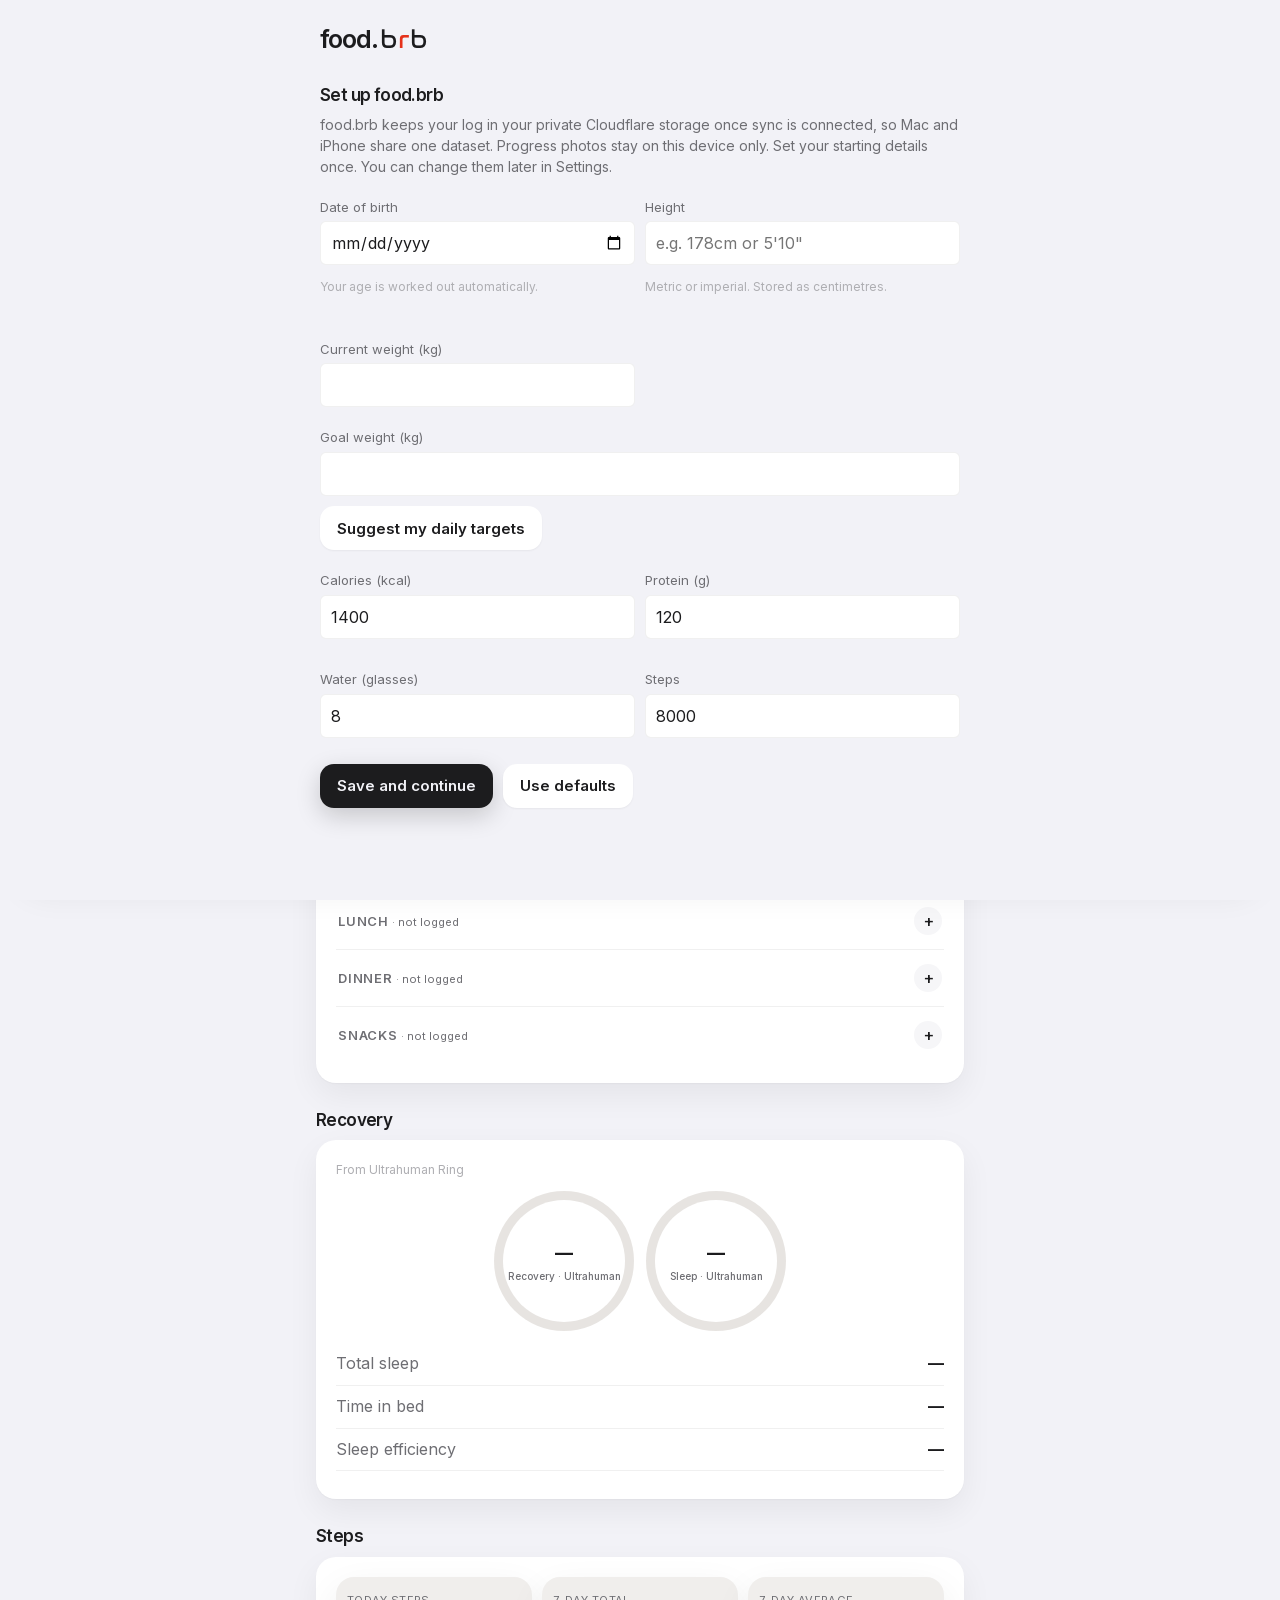
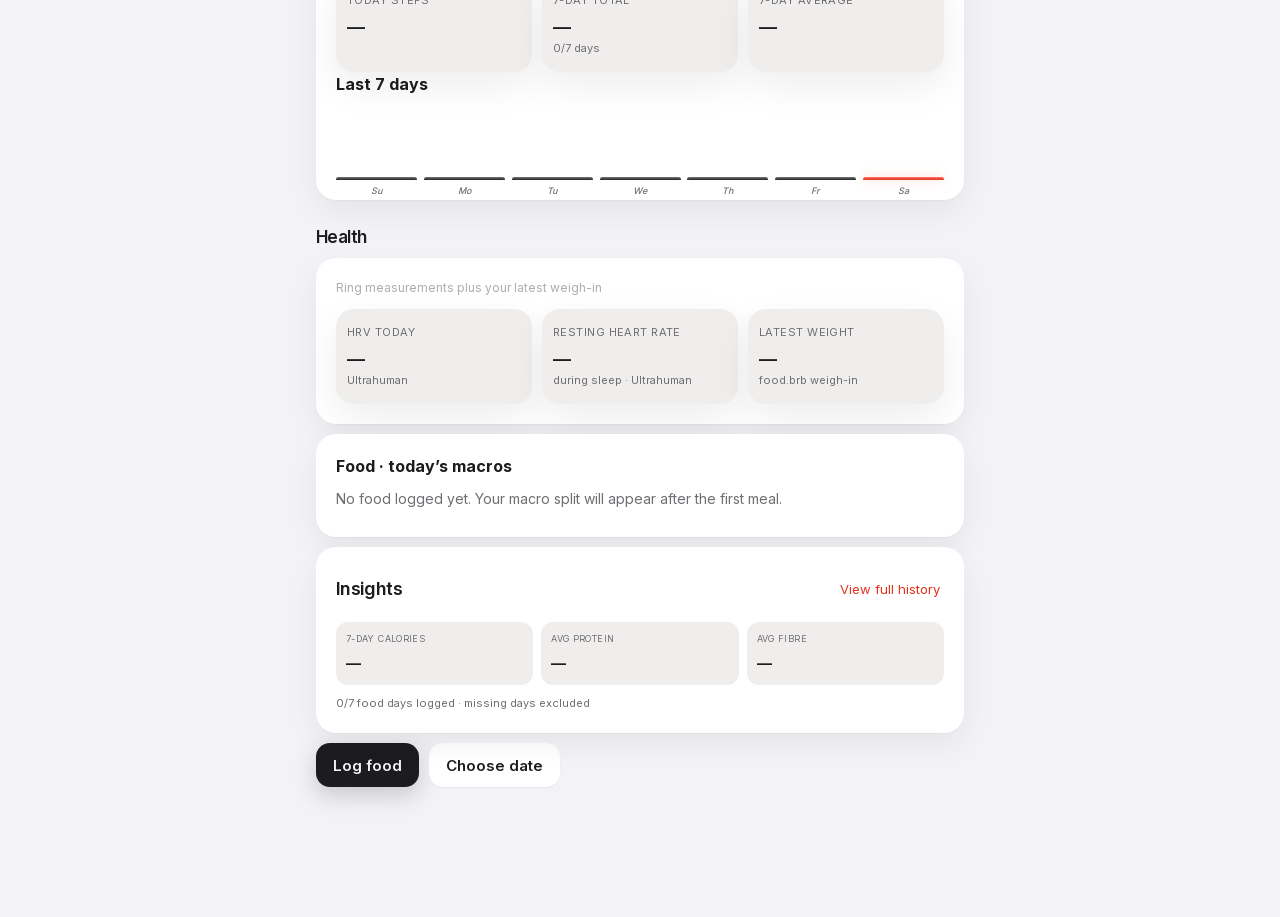
==== staging/index.html @ 30c7e1f5 "Create index.html" ====
<!DOCTYPE html>
<html lang="en">
<head>
<meta charset="utf-8">
<meta name="viewport" content="width=device-width, initial-scale=1, viewport-fit=cover">
<meta name="theme-color" content="#0a0a0a">
<meta name="mobile-web-app-capable" content="yes">
<meta name="apple-mobile-web-app-capable" content="yes">
<meta name="apple-mobile-web-app-title" content="food.brb">
<title>food.brb</title>
<link rel="manifest" href="../manifest.webmanifest">
<link rel="icon" href="../icon.svg">
<link rel="apple-touch-icon" href="../icon.svg">
<style>
@font-face { font-family:"Nasalization"; src:url([data-uri]) format("opentype"); font-weight:400; font-display:swap; }
@font-face { font-family:"Inter"; src:url([data-uri]) format("woff2"); font-weight:100 900; font-display:swap; }
:root { --ink:#0A0A0A; --ink2:#595959; --ink3:#999999; --hair:#D9D9D9; --teal:#E5321B; --red:#E5321B; --sand:#EFEFEF; --page:#F7F7F7; --white:#FFFFFF; --dot-red:#E5321B; --dot-amber:#d9a441; --dot-mid:#86b54d; --dot-green:#34c759; }
html[data-theme="dark"] { --dot-green:#30d158; }
* { box-sizing: border-box; }
body { margin:0; background:var(--page); color:var(--ink); font-family:Inter,-apple-system,'Helvetica Neue',Arial,sans-serif; font-size:16px; line-height:1.6; }
.wrap { max-width:640px; margin:0 auto; padding:18px 16px 90px; }
h1 { font-family:Inter,-apple-system,'Helvetica Neue',Arial,sans-serif; font-weight:500; font-size:34px; letter-spacing:-0.055em; line-height:1.08; margin:8px 0 2px; }
h1.brand { display:flex; align-items:center; min-height:38px; margin:2px 0 0; font-size:25px; line-height:1; letter-spacing:0; }
.food-name { display:inline-flex; align-items:baseline; gap:.08em; white-space:nowrap; }
.food-prefix { font-family:Inter,-apple-system,sans-serif; font-weight:600; letter-spacing:-.045em; }
.food-brb { display:inline-flex; align-items:center; margin-left:.03em; padding:0; font-family:Nasalization,monospace; font-weight:400; letter-spacing:.02em; border:0; }
.food-brb .red { color:var(--red); }
.tag { color:var(--ink2); font-size:14px; margin:0 0 8px; }
.intro { color:var(--ink); font-size:15px; line-height:24px; margin:0 0 14px; }
nav.tabs { display:flex; gap:16px; border-bottom:1px solid var(--hair); overflow-x:auto; position:sticky; top:0; background:var(--page); z-index:5; -webkit-overflow-scrolling:touch; }
nav.tabs button { flex:0 0 auto; border:none; background:none; padding:12px 2px; min-height:44px; font-size:15px; color:var(--ink2); cursor:pointer; font-family:inherit; }
nav.tabs button.on { color:var(--ink); box-shadow:inset 0 -2px 0 var(--ink); font-weight:600; }
section.tab { display:none; }
section.tab.on { display:block; }
h2 { font-family:Inter,-apple-system,sans-serif; font-weight:500; font-size:22px; letter-spacing:-0.035em; line-height:1.15; margin:28px 0 6px; }
h3 { font-size:15px; margin:0; }
.slothead { margin:12px 0 4px; }
.note { color:var(--ink2); font-size:14px; line-height:21px; margin:8px 0; }
.dim { color:var(--ink2); font-size:13px; }
.tiny { font-size:12px; color:var(--ink3); }
.grid2 { display:grid; grid-template-columns:1fr 1fr; gap:10px; margin:10px 0; }
.stat { border:1px solid var(--hair); border-radius:8px; padding:10px 12px; }
.stat .l { color:var(--ink2); font-size:13px; }
.stat .v { font-size:17px; font-weight:600; margin:2px 0 6px; }
.bar { height:6px; border-radius:3px; background:var(--sand); overflow:hidden; }
.bar i { display:block; height:100%; background:var(--teal); border-radius:3px; }
.btn { display:inline-flex; font-weight:650; align-items:center; justify-content:center; min-height:44px; padding:8px 16px; border-radius:2px; border:1px solid var(--hair); background:#fff; color:var(--ink); font-size:15px; cursor:pointer; font-family:inherit; text-decoration:none; }
.btn.primary { background:var(--ink); border-color:var(--ink); color:#fff; }
.btn.danger { color:var(--red); border-color:#f5aaae; }
.btn:disabled { color:#c0bebf; cursor:default; }
.qr { display:flex; flex-wrap:wrap; gap:10px; margin:10px 0; }
.field { margin:10px 0; }
.label { display:block; color:var(--ink2); font-size:13px; margin-bottom:4px; }
.input { width:100%; min-height:44px; padding:8px 10px; border:1px solid var(--hair); border-radius:6px; font-size:16px; color:var(--ink); background:#fff; font-family:inherit; }
textarea.input { min-height:72px; resize:vertical; }
.mini { width:84px; flex:0 0 auto; }
.wknav { flex:0 0 auto; width:40px; min-width:40px; min-height:40px; padding:0; border:none; border-radius:50%; background:var(--surface2); color:var(--ink2); font-size:19px; font-weight:400; line-height:1; }
.wknav:active { background:var(--hair); }
.wktoday { flex:0 0 auto; min-height:32px; padding:4px 10px; font-size:12px; border-radius:16px; }
.cdot { width:8px; height:8px; border-radius:50%; background:var(--c); flex:0 0 auto; margin-right:2px; }
.cdot.future { background:transparent; border:1.5px solid var(--hair); }
.chips { display:flex; flex-wrap:wrap; gap:8px; margin:6px 0; }
.chip { min-height:44px; padding:8px 14px; border-radius:22px; border:1px solid var(--hair); background:#fff; color:var(--ink2); font-size:14px; cursor:pointer; font-family:inherit; }
.chip.on { border-color:var(--teal); color:var(--ink); background:var(--sand); }
.list { display:flex; flex-direction:column; margin:8px 0; }
.row { display:flex; align-items:center; justify-content:space-between; gap:10px; padding:10px 0; border-bottom:1px solid var(--hair); }
.diaryrow{padding:7px 0;gap:8px}.diaryrow .drname{flex:1;min-width:0;overflow:hidden;text-overflow:ellipsis;white-space:nowrap}.diaryrow strong{font-size:11.5px;font-weight:400}.diaryrow .drmacros{font-size:10.5px;white-space:nowrap;flex:0 0 auto;opacity:.65}
@media(max-width:420px){#tab-food .card{padding:12px}.chips{gap:6px}.chips .chip{padding:8px 10px;font-size:12px}.diaryhead{font-size:12px}#tab-food .setrow .tiny{flex-basis:auto;text-align:right;margin-left:auto}#tab-food .syncbar .btn,#tab-food .syncbar .del{white-space:nowrap;flex:0 0 auto}}
@media(max-width:700px){nav.tabs{padding-left:46px}}
button.del[data-mealtomorrow]{color:var(--ink2);font-size:11px}
.rowc { flex-direction:column; align-items:flex-start; gap:2px; }
.rowbtn { display:flex; flex-direction:column; align-items:flex-start; gap:2px; width:100%; text-align:left; padding:10px 6px; border:none; border-bottom:1px solid var(--hair); background:none; font-size:15px; color:var(--ink); cursor:pointer; min-height:44px; font-family:inherit; }
.del { border:none; background:none; color:var(--red); font-size:13px; cursor:pointer; padding:8px 4px; min-height:44px; font-family:inherit; }
.tagchip { display:inline-block; margin-left:6px; padding:1px 8px; border-radius:10px; background:var(--sand); color:var(--ink2); font-size:12px; }
.card { border:1px solid var(--hair); border-radius:8px; padding:12px; margin:10px 0; }
.cardhead { display:flex; width:100%; justify-content:space-between; align-items:center; border:none; background:none; padding:6px 0; min-height:44px; font-size:15px; color:var(--ink); cursor:pointer; font-family:inherit; }
.setrow { display:flex; align-items:center; gap:8px; margin:6px 0; }
.searchrow { display:flex; gap:8px; margin:8px 0; }
.searchrow .input { flex:1; }
.pickbox { border:1px solid var(--teal); border-radius:8px; padding:12px; margin:10px 0; display:flex; flex-direction:column; gap:6px; }
.quote { border-left:3px solid var(--teal); padding:4px 0 4px 14px; margin:8px 0 14px; }
.quote .t { font-size:16px; line-height:24px; }
.quote .b { color:var(--ink2); font-size:13px; margin-top:4px; }
.breath { font-size:16px; margin:8px 0; }
.facts { display:flex; flex-direction:column; margin:8px 0; }
.fact { display:flex; justify-content:space-between; gap:12px; padding:8px 0; border-bottom:1px solid var(--hair); }
.fact span { color:var(--ink2); }
.fact strong { text-align:right; }
.timer { font-family:Georgia,serif; font-size:56px; text-align:center; margin:14px 0; }
.check { display:flex; align-items:center; gap:10px; min-height:44px; padding:6px 0; border-bottom:1px solid var(--hair); cursor:pointer; }
.check input { width:20px; height:20px; accent-color:var(--teal); }
.check.done span { color:var(--ink3); text-decoration:line-through; }
.photogrid { display:grid; grid-template-columns:1fr 1fr; gap:10px; margin:10px 0; }
.photo img { width:100%; border-radius:8px; display:block; }
.dishpreview { width:100%; max-height:280px; object-fit:cover; border-radius:8px; margin:8px 0; display:block; }
.photofoot { display:flex; justify-content:space-between; align-items:center; }
.filebtn { position:relative; overflow:hidden; }
.filebtn input[type=file] { position:absolute; inset:0; opacity:0; cursor:pointer; }
.callout { background:var(--sand); border-radius:8px; padding:12px 14px; margin:10px 0; }
.callout strong { display:block; margin-bottom:6px; }
ul.plain { margin:6px 0; padding-left:20px; line-height:24px; }
.chartbox { border:1px solid var(--hair); border-radius:8px; padding:10px; margin:10px 0; }
.closing { color:var(--ink2); font-size:13px; border-top:1px solid var(--hair); margin-top:28px; padding-top:12px; }
a { color:var(--ink); }
#setup { display:none; position:fixed; inset:0; background:var(--page); z-index:100; overflow-y:auto; padding:18px 16px 90px; }
#setup.open { display:block; }
#setup .inner { max-width:640px; margin:0 auto; }

:root{--red:#E5321B;--ink:#0A0A0A;--page:#F7F7F7;--soft:#efedeb}
.btn{border-radius:999px;padding:11px 17px;box-shadow:none;transition:transform .12s ease,background .12s ease}.btn:active{transform:scale(.97)}.btn.primary{background:var(--ink);color:white;border-color:var(--ink)}
.metricgrid{display:grid;grid-template-columns:repeat(3,1fr);gap:10px}.metric{background:#fff;border:1px solid var(--hair);border-radius:14px;padding:14px 10px;min-height:84px}.metric .k{font-size:11px;color:var(--ink2);text-transform:uppercase;letter-spacing:.04em}.metric .n{font-size:18px;font-weight:600;line-height:1.25;margin-top:8px}.metric .u{font-size:11px;color:var(--ink2)}
.rings{display:grid;grid-template-columns:repeat(3,1fr);gap:12px;margin:12px 0}.activityhero{display:grid;grid-template-columns:152px 1fr;gap:20px;align-items:center;padding:18px}.activitystack{width:148px;aspect-ratio:1;border-radius:50%;position:relative;display:grid;place-items:center;background:conic-gradient(#E5321B calc(var(--kc)*1%),#e5e2df 0)}.activitystack:before{content:'';position:absolute;inset:15px;border-radius:50%;background:conic-gradient(#6f7fbf calc(var(--pr)*1%),#eeeae7 0)}.activitystack:after{content:'';position:absolute;inset:30px;border-radius:50%;background:conic-gradient(#d9a441 calc(var(--fb)*1%),#eeeae7 0);box-shadow:inset 0 0 0 13px var(--page)}.activitycenter{position:absolute;z-index:2;text-align:center;font-size:24px;font-weight:800}.activitycenter small{font-size:9px;display:block;color:var(--ink2);font-weight:600}.activitylegend{display:grid;gap:9px}.activityline{padding:7px 9px;border-left:4px solid var(--c);background:#fff}.activityline strong{display:block}.hoverable,.row,.ringviz,.activitystack,.activityline,svg rect{transition:transform .15s,box-shadow .15s,opacity .15s}.row:hover,.activityline:hover,.ringviz:hover{transform:translateY(-1px);box-shadow:0 5px 16px #00000012}.activitystack:hover{transform:scale(1.025)}svg rect:hover{opacity:1!important}.ringviz{aspect-ratio:1;border-radius:50%;display:grid;place-items:center;background:conic-gradient(var(--red) calc(var(--p)*1%),#e5e2df 0);position:relative}.ringviz:before{content:'';position:absolute;inset:9px;border-radius:50%;background:var(--page)}.ringviz span{position:relative;text-align:center;font-weight:750;font-size:18px}.ringviz small{display:block;font-size:10px;color:var(--ink2);font-weight:500}
.spark{display:flex;align-items:end;height:82px;gap:7px;padding-top:8px}.spark i{flex:1;min-height:3px;background:var(--ink);border-radius:5px 5px 2px 2px;position:relative}.spark i.today{background:var(--red)}.spark i b{position:absolute;bottom:-18px;left:50%;transform:translateX(-50%);font-size:9px;font-weight:500;color:var(--ink2)}
.donutrow{display:flex;align-items:center;gap:20px}.donut{width:132px;aspect-ratio:1;border-radius:50%;position:relative}.donut:after{content:'';position:absolute;inset:22px;background:var(--page);border-radius:50%}.legend{display:grid;gap:8px;font-size:12px}.dot{display:inline-block;width:9px;height:9px;border-radius:50%;margin-right:6px}
.syncbar{display:flex;align-items:center;gap:8px;flex-wrap:wrap;margin:0 0 14px}.syncdot{width:8px;height:8px;border-radius:50%;background:#999}.syncdot.ok{background:#2b8a3e}.syncdot.busy{background:#e5a400}.syncdot.err{background:#e5321b}
.btn.mealadd{display:inline-flex;align-items:center;gap:4px;white-space:nowrap;min-width:0;justify-content:center;padding:6px 12px;min-height:38px;font-size:12px;font-weight:500;color:var(--ink2);background:transparent}
.summarywrap{overflow-x:auto;-webkit-overflow-scrolling:touch}.summarytable{width:100%;border-collapse:collapse;table-layout:fixed;font-variant-numeric:tabular-nums}.summarytable th,.summarytable td{padding:12px 8px;border-bottom:1px solid var(--hair);text-align:right;white-space:nowrap}.summarytable th:first-child,.summarytable td:first-child{text-align:left;width:78px}.summarytable thead th{font-size:10px;color:var(--ink2);font-weight:600;line-height:1.2}.summarytable thead th span{display:block;font-size:8px;font-weight:500;color:var(--ink3);margin-top:2px}.summarytable tbody th{font-size:12px}.summarytable tbody td{font-size:13px;font-weight:700}.summarytable tr:last-child th,.summarytable tr:last-child td{border-bottom:0}
.insights{padding:14px 16px}.insightshead{display:flex;align-items:center;justify-content:space-between;margin-bottom:11px}.insightshead h2{margin:0;font-size:18px}.insightgrid{display:grid;grid-template-columns:repeat(3,1fr);gap:8px}.insight{padding:10px;background:var(--surface2);border-radius:12px}.insight span{display:block;font-size:9px;text-transform:uppercase;letter-spacing:.04em;color:var(--ink2)}.insight strong{display:block;font-size:15px;margin-top:5px}.insightsnote{font-size:11px;color:var(--ink2);margin:10px 0 0}@media(min-width:1050px){#tab-today>.setrow,#tab-today>h2,#tab-today>.card,#tab-today>.todaydiaryhead,#tab-today>.qr{max-width:720px;margin-left:auto;margin-right:auto}.activityhero{grid-template-columns:172px 1fr}.activitystack{width:164px}}@media(max-width:420px){.insightgrid{gap:6px}.insight{padding:9px 7px}.insight strong{font-size:13px}}.todaydiary{padding:0;overflow:hidden}.todaydiaryhead{display:flex;align-items:center;justify-content:space-between;padding:15px 16px;border-bottom:1px solid var(--hair)}.todaydiaryhead h3{margin:0;font-size:17px}.todaymeal{padding:8px 16px;border-bottom:1px solid var(--hair)}.todaymeal:last-child{border-bottom:0}.todaymealhead{display:flex;align-items:center;justify-content:space-between;gap:10px}.todaymealhead strong{font-size:13px;font-weight:550}.todaymealmeta{font-size:11px;color:var(--ink2)}.todaymealitems{margin-top:6px;font-size:12px;color:var(--ink2);white-space:nowrap;overflow:hidden;text-overflow:ellipsis}.todaymealadd{border:0;background:transparent;color:var(--red);font:inherit;font-size:12px;font-weight:650;padding:5px;cursor:pointer}@media(max-width:420px){.summarytable th,.summarytable td{padding:11px 4px}.summarytable th:first-child,.summarytable td:first-child{width:66px}.summarytable tbody td{font-size:12px}}
@media(max-width:420px){.activityhero{grid-template-columns:132px 1fr;gap:12px;padding:14px}.activitystack{width:128px}.metricgrid{grid-template-columns:repeat(2,1fr)}.rings{gap:8px}.ringviz:before{inset:7px}.donutrow{gap:12px}}

/* Premium BRB visual system */
.metric .n{font-size:18px!important;font-weight:600!important;line-height:1.25}
@property --p{syntax:'<number>';inherits:false;initial-value:0}
@property --kc{syntax:'<number>';inherits:false;initial-value:0}
@property --pr{syntax:'<number>';inherits:false;initial-value:0}
@property --fb{syntax:'<number>';inherits:false;initial-value:0}
@property --fill{syntax:'<number>';inherits:false;initial-value:0}
:root{color-scheme:light;--surface:#fff;--surface2:#f0eeec;--glow:rgba(229,50,27,.23);--shadow:0 14px 38px rgba(10,10,10,.07);--ringtrack:#e7e4e1}
html[data-theme="dark"]{color-scheme:dark;--ink:#f8f8f8;--ink2:#aaa8ab;--ink3:#767479;--hair:#29272c;--page:#09090a;--white:#151417;--surface:#151417;--surface2:#1d1b1f;--sand:#211d1d;--soft:#211d1d;--ringtrack:#29272d;--glow:rgba(229,50,27,.34);--shadow:0 18px 48px rgba(0,0,0,.42)}
body{background:radial-gradient(circle at 95% -10%,rgba(229,50,27,.10),transparent 28rem),var(--page);transition:background .35s ease,color .25s ease}
.wrap{max-width:680px}.topline{display:flex;align-items:center;justify-content:space-between;gap:12px}.themebtn{width:44px;height:44px;border:1px solid var(--hair);border-radius:50%;background:var(--surface);color:var(--ink);font-size:19px;display:grid;place-items:center;box-shadow:var(--shadow);cursor:pointer;transition:transform .2s ease,box-shadow .2s ease}.themebtn:hover{transform:rotate(10deg) scale(1.05)}
nav.tabs{background:color-mix(in srgb,var(--page) 88%,transparent);backdrop-filter:blur(18px);-webkit-backdrop-filter:blur(18px);top:0}.card,.stat,.metric,.chartbox,.pickbox{background:linear-gradient(145deg,color-mix(in srgb,var(--surface) 96%,#fff 4%),var(--surface));border-color:var(--hair);border-radius:18px;box-shadow:var(--shadow)}
.card{padding:16px}.metric{background:var(--surface2);border-color:transparent}.input,.btn,.chip{background:var(--surface);color:var(--ink);border-color:var(--hair)}.btn.primary{background:linear-gradient(135deg,#111,#292327);box-shadow:0 8px 24px rgba(0,0,0,.18)}html[data-theme="dark"] .btn.primary{background:linear-gradient(135deg,#E5321B,#9f1e0c);border-color:#E5321B;box-shadow:0 8px 28px var(--glow)}
.activitystack{background:var(--ringtrack);transition:transform .2s;isolation:isolate}.activitystack:before,.activitystack:after{display:none}.activityring{position:absolute;border-radius:50%;background:conic-gradient(from -90deg,var(--ring-hi),var(--ring-color) calc(var(--fill)*1%),var(--ring-track) 0);animation:ringfill 1.1s cubic-bezier(.2,.8,.2,1) both;cursor:pointer;transition:filter .18s,transform .18s;outline:0}.activityring:hover,.activityring:focus-visible,.activityring.selected{transform:scale(1.03)}.activityring.calories{inset:0;--ring-color:#E5321B;--ring-hi:#ff725f;--ring-glow:rgba(229,50,27,.72);--ring-track:var(--ringtrack)}.activityring.protein{inset:13px;--ring-color:#6f7fbf;--ring-hi:#aab6ff;--ring-glow:rgba(111,127,191,.68);--ring-track:var(--ringtrack);animation-delay:.08s}.activityring.fibre{inset:26px;--ring-color:#d9a441;--ring-hi:#ffd06b;--ring-glow:rgba(217,164,65,.68);--ring-track:var(--ringtrack);animation-delay:.16s}.activityring.steps{inset:39px;--ring-color:#4a474e;--ring-hi:#85818a;--ring-glow:rgba(133,129,138,.6);--ring-track:var(--ringtrack);animation-delay:.24s}.activitycore{position:absolute;inset:52px;border-radius:50%;background:var(--surface);z-index:5;box-shadow:0 0 18px color-mix(in srgb,var(--page) 70%,transparent)}.activitycenter{z-index:6}@keyframes ringfill{from{--fill:0}to{--fill:var(--target)}}
.ringviz{background:conic-gradient(from -90deg,#ff725f,#E5321B calc(var(--p)*1%),var(--ringtrack) 0);transition:--p 1.1s cubic-bezier(.2,.8,.2,1),transform .2s}.ringviz:before{background:var(--surface)}.donut:after{background:var(--surface)}.activityline{background:var(--surface2);border-radius:0 10px 10px 0}.spark i{background:linear-gradient(#777,#222);animation:growbar .75s both;transform-origin:bottom}.spark i.today{background:linear-gradient(#ff725f,#E5321B);box-shadow:0 0 12px var(--glow)}
section.tab.on{animation:fadeup .35s ease}.card,.metric{animation:fadeup .45s both}.card:nth-of-type(2){animation-delay:.05s}.card:nth-of-type(3){animation-delay:.1s}@keyframes fadeup{from{opacity:0;transform:translateY(8px)}to{opacity:1;transform:none}}@keyframes growbar{from{transform:scaleY(.05)}to{transform:scaleY(1)}}
@media(prefers-reduced-motion:reduce){*,*:before,*:after{animation:none!important;transition:none!important}}

/* Collapsible app shell */
.shelltoggle{position:fixed;left:16px;top:16px;z-index:32;width:42px;height:42px;border:1px solid var(--hair);border-radius:50%;background:var(--surface);color:var(--ink);font-size:20px;box-shadow:var(--shadow);cursor:pointer}.appshade{display:none;position:fixed;inset:0;background:#0008;z-index:29}.appside{position:fixed;inset:0 auto 0 0;width:min(300px,86vw);z-index:30;background:var(--surface);border-right:1px solid var(--hair);padding:76px 18px 24px;transform:translateX(-103%);transition:transform .25s ease;box-shadow:20px 0 60px #0003}.appside.open{transform:none}.appshade.open{display:block}.appavatar{width:52px;height:52px;border-radius:16px;background:linear-gradient(145deg,#E5321B,#961d10);color:white;display:grid;place-items:center;font-size:20px;font-weight:750;box-shadow:0 10px 28px var(--glow)}.appidentity{display:flex;align-items:center;gap:12px;margin-bottom:24px}.appidentity strong,.appidentity span{display:block}.appidentity span{font-size:12px;color:var(--ink2);margin-top:3px}.sidenav{display:grid;gap:6px}.sidenav button{border:0;background:transparent;color:var(--ink);text-align:left;padding:13px 12px;border-radius:12px;font:inherit;cursor:pointer}.sidenav button:hover,.sidenav button.on{background:var(--surface2)}.sideprivacy{position:absolute;left:18px;right:18px;bottom:20px;color:var(--ink2);font-size:11px;line-height:1.45}.hoverdetail{position:absolute;left:50%;bottom:calc(100% + 9px);transform:translateX(-50%) translateY(4px);opacity:0;pointer-events:none;white-space:nowrap;background:var(--ink);color:var(--page);font-size:11px;font-weight:550;padding:7px 9px;border-radius:9px;box-shadow:var(--shadow);transition:.15s;z-index:10}.ringviz:hover .hoverdetail,.spark i:hover .hoverdetail,.activitystack:hover .hoverdetail{opacity:1;transform:translateX(-50%) translateY(0)}@media(min-width:1050px){body.sidepinned .wrap{margin-left:320px}.appside{transform:none}.appshade,.shelltoggle{display:none!important}}@media(max-width:700px){.shelltoggle{top:12px;left:12px}.topline{padding-left:48px}}
/* Compact log panel */
.logpanel{border:1px solid var(--hair);border-radius:14px;padding:12px;margin:10px 0;background:var(--surface)}
.logbar{display:flex;gap:8px;align-items:center}
.logbar .input{flex:1;min-height:44px}
.logicon{width:44px;height:44px;flex:0 0 auto;border:1px solid var(--hair);border-radius:10px;background:var(--surface);color:var(--ink);display:grid;place-items:center;cursor:pointer;padding:0}
.logicon svg{width:20px;height:20px;display:block}
.sugglist{display:flex;flex-direction:column;margin:8px 0}
.suggrow{display:flex;align-items:center;border-bottom:1px solid var(--hair)}
.suggrow:last-child{border-bottom:0}
.suggadd{flex:1;display:flex;flex-direction:column;align-items:flex-start;gap:1px;padding:9px 4px;border:0;background:none;font:inherit;font-size:15px;color:var(--ink);cursor:pointer;text-align:left;min-height:44px}
.suggx{border:0;background:none;color:var(--ink3);font-size:18px;line-height:1;padding:8px 10px;cursor:pointer;min-height:44px;font-family:inherit}
.logfoot{display:flex;justify-content:space-between;align-items:center;margin-top:8px}
.donechip{font-weight:650}
.diaryhead{font-size:13px;font-weight:550;color:var(--ink2);text-transform:none}
/* Fitness integrations */
.integrationrow{display:flex;align-items:center;gap:12px;padding:10px 0;border-bottom:1px solid var(--hair)}
.integrationrow:last-child{border-bottom:0}
.integrationbadge{width:38px;height:38px;flex:0 0 auto;border-radius:11px;background:var(--surface2);color:var(--ink);display:grid;place-items:center;font-size:13px;font-weight:700}
.integrationmeta{flex:1;display:flex;flex-direction:column;gap:1px}
.integrationmeta .dim{font-size:12px}
/* Swipe actions on diary items */
.swipeitem{position:relative;overflow:hidden}
.swipeunder{position:absolute;inset:0;display:flex;justify-content:space-between}
.swipeact{border:0;color:#fff;font:inherit;font-size:13px;font-weight:650;padding:0 14px;min-width:104px;cursor:pointer}
.swipeact.copy{background:#2f6fed;text-align:left}
.swipeact.delete{background:#E5321B;text-align:right}
.swipefront{position:relative;background:var(--surface);transition:transform .18s ease}
@media (pointer:coarse){.rowactions{display:none}}
/* Pull to refresh */
#ptr{position:fixed;top:10px;left:0;right:0;z-index:60;display:flex;justify-content:center;pointer-events:none;transform:translateY(-90px);transition:transform .18s ease}
#ptr .ptr-inner{display:flex;align-items:center;gap:9px;background:var(--surface);border:1px solid var(--hair);border-radius:999px;padding:8px 16px;box-shadow:var(--shadow);font-size:13px;color:var(--ink2)}
#ptr.ready .ptr-inner{color:var(--ink)}
/* Loading indicator (loading.dev "Classic", reimplemented in CSS) */
.loader{display:inline-block;width:16px;height:16px;position:relative;vertical-align:-3px;margin-right:2px}
.loader i{position:absolute;left:7.1px;top:1.4px;width:1.8px;height:4.4px;border-radius:1px;background:var(--ink2);opacity:.15;transform-origin:.9px 6.6px;animation:ldfade .9s linear infinite}
.loader i:nth-child(1){transform:rotate(0deg);animation-delay:-0.825s}
.loader i:nth-child(2){transform:rotate(30deg);animation-delay:-0.75s}
.loader i:nth-child(3){transform:rotate(60deg);animation-delay:-0.675s}
.loader i:nth-child(4){transform:rotate(90deg);animation-delay:-0.6s}
.loader i:nth-child(5){transform:rotate(120deg);animation-delay:-0.525s}
.loader i:nth-child(6){transform:rotate(150deg);animation-delay:-0.45s}
.loader i:nth-child(7){transform:rotate(180deg);animation-delay:-0.375s}
.loader i:nth-child(8){transform:rotate(210deg);animation-delay:-0.3s}
.loader i:nth-child(9){transform:rotate(240deg);animation-delay:-0.225s}
.loader i:nth-child(10){transform:rotate(270deg);animation-delay:-0.15s}
.loader i:nth-child(11){transform:rotate(300deg);animation-delay:-0.075s}
.loader i:nth-child(12){transform:rotate(330deg);animation-delay:0s}
@keyframes ldfade{0%{opacity:1}100%{opacity:.15}}


/* ---------- v24 redesign-v1 surface ---------- */
:root{--page:#F2F2F7;--white:#FFFFFF;--sand:#F6F6F8;--ink:#1C1C1E;--ink2:#6E6E73;--ink3:#AEAEB2;--hair:rgba(0,0,0,.06);--dshadow:0 1px 2px rgba(0,0,0,.04),0 12px 32px rgba(0,0,0,.06);}
html[data-theme="dark"]{--page:#000000;--white:#1C1C1E;--surface:#1C1C1E;--surface2:#2C2C2E;--sand:#2C2C2E;--soft:#2C2C2E;--ink:#F5F5F7;--ink2:#98989D;--ink3:#636366;--hair:rgba(255,255,255,.07);--dshadow:0 1px 2px rgba(0,0,0,.5),0 12px 32px rgba(0,0,0,.45);}
.card{border:none;border-radius:20px;box-shadow:var(--dshadow);padding:20px;background:var(--white);}
html[data-theme="dark"] .card{background:var(--surface);}
nav.tabs{position:fixed;left:16px;right:16px;bottom:16px;top:auto;height:64px;background:var(--white);border:none;border-radius:999px;box-shadow:var(--dshadow);z-index:60;display:flex;align-items:center;justify-content:space-around;padding:0 12px;overflow:visible;}
html[data-theme="dark"] nav.tabs{background:var(--surface);}
nav.tabs button{flex:0 0 auto;width:48px;height:48px;min-height:48px;padding:0;font-size:0;color:var(--ink3);box-shadow:none;display:grid;place-items:center;background:none;border:none;}
nav.tabs button svg{width:24px;height:24px;}
nav.tabs button.on{color:var(--ink);}
nav.tabs button.plus{width:52px;height:52px;border-radius:50%;background:var(--ink);color:var(--page);margin-top:-22px;box-shadow:var(--dshadow);}
.wrap{padding-bottom:120px;}
.tag,.intro,.closing{display:none;}
.shelltoggle,.appside,.appshade{display:none!important;}
.topline{padding:16px 4px 0;}
.brand{font-size:15px;}
.themebtn{border:none;background:var(--sand);width:36px;height:36px;border-radius:50%;color:var(--ink2);cursor:pointer;font-size:15px;}
html[data-theme="dark"] .themebtn{background:var(--surface2);}
.screencap{font-size:11px;font-weight:600;letter-spacing:.08em;text-transform:uppercase;color:var(--ink3);margin:10px 0 2px;}
h1.screentitle{font-size:28px;font-weight:700;letter-spacing:-.02em;margin:0 0 18px;}
h2{font-size:17px;font-weight:600;}
.chips{background:var(--sand);border-radius:999px;padding:3px;display:inline-flex;gap:2px;}
html[data-theme="dark"] .chips{background:var(--surface2);}
.chips .chip{border:none;background:transparent;min-height:36px;padding:6px 14px;border-radius:999px;font-size:13px;font-weight:600;color:var(--ink2);}
.chips .chip.on{background:var(--white);color:var(--ink);box-shadow:0 1px 3px rgba(0,0,0,.12);}
html[data-theme="dark"] .chips .chip.on{background:var(--surface);}
.btn{border:none;border-radius:14px;box-shadow:0 1px 2px rgba(0,0,0,.05);font-weight:600;}
.btn.primary{background:var(--ink);color:var(--page);border:none;}
.btn:disabled{color:var(--ink3);}
.activityhero{border-radius:28px;display:flex;flex-direction:column;align-items:center;padding:28px 20px 20px;gap:18px;}
.activitystack{width:200px;}
.activitylegend{width:100%;gap:0;}
.activityline{border:none;background:transparent;padding:10px 2px 10px 20px;border-bottom:1px solid var(--hair);position:relative;border-radius:0;}
html[data-theme="dark"] .activityline{background:transparent;}
.activityline:before{content:'';position:absolute;left:2px;top:17px;width:8px;height:8px;border-radius:50%;background:var(--c);}
.activityline:last-child{border-bottom:none;}
.activitycenter strong{font-size:34px;letter-spacing:-.02em;}
.activitycenter small{font-size:10px;letter-spacing:.08em;text-transform:uppercase;font-weight:600;color:var(--ink3);}
.todaymeal{padding:14px 2px;border-bottom:1px solid var(--hair);}
.todaymeal:last-child{border-bottom:none;}
.todaymealadd{width:28px;height:28px;min-height:28px;border-radius:50%;border:none;background:var(--sand);color:var(--ink);font-size:16px;font-weight:500;padding:0;line-height:1;cursor:pointer;}
html[data-theme="dark"] .todaymealadd{background:var(--surface2);}
.todaymealhead strong{font-size:13px;letter-spacing:.06em;text-transform:uppercase;color:var(--ink2);font-weight:600;}
.tiles{display:grid;grid-template-columns:1fr 1fr;gap:10px;margin:12px 0;}
.tile{background:var(--sand);border-radius:14px;padding:12px 14px;}
html[data-theme="dark"] .tile{background:var(--surface2);}
.tile .tv{font-size:20px;font-weight:700;letter-spacing:-.01em;font-variant-numeric:tabular-nums;}
.tile .tc{font-size:11px;font-weight:600;letter-spacing:.06em;text-transform:uppercase;color:var(--ink3);margin-top:2px;}
.row{padding:12px 0;}
.fact{border-bottom:1px solid var(--hair);}
.toast{bottom:96px!important;}
/* ---------- end v24 ---------- */
</style>
</head>
<body><button class="shelltoggle" id="shell-toggle" aria-label="Open profile and settings">☰</button><div class="appshade" id="app-shade"></div><aside class="appside" id="app-side" aria-label="Profile and app navigation"><div class="appidentity"><div class="appavatar">AP</div><div><strong>Ajay</strong><span>Private food.brb profile</span></div></div><nav class="sidenav"><button data-go="today" class="on">Dashboard</button><button data-go="food">Log food</button><button data-go="data">Data</button><button data-go="settings">Settings</button></nav><p class="sideprivacy">Food data syncs privately. Progress photos and your AI keys stay on this device.</p></aside>
<div id="setup"><div class="inner"></div></div>
<div class="wrap">
<div class="topline"><h1 class="brand" aria-label="food.brb"><span class="food-name"><span class="food-prefix">food.</span><span class="food-brb"><span>b</span><span class="red">r</span><span>b</span></span></span></h1><button class="themebtn" id="theme-toggle" aria-label="Switch colour theme">◐</button></div>
<p class="tag">Your food, recovery and progress. Clear at a glance.</p>
<p class="intro">A private, synced dashboard and fast food log. See the week, choose any date, and log without friction.</p>
<nav class="tabs" id="tabs">
<button data-tab="today" class="on" aria-label="Today"><svg viewBox="0 0 24 24" fill="none"><circle cx="12" cy="12" r="9" stroke="currentColor" stroke-width="1.8"/><circle cx="12" cy="12" r="5" stroke="currentColor" stroke-width="1.8"/><circle cx="12" cy="12" r="1.6" fill="currentColor"/></svg>Today</button>
<button data-tab="data" aria-label="Data"><svg viewBox="0 0 24 24" fill="none"><path d="M5 19v-6M10 19V5M15 19v-9M20 19v-4" stroke="currentColor" stroke-width="1.8" stroke-linecap="round"/></svg>Data</button>
<button data-tab="food" class="plus" aria-label="Log food"><svg viewBox="0 0 24 24" fill="none"><path d="M12 5v14M5 12h14" stroke="currentColor" stroke-width="2.4" stroke-linecap="round"/></svg>Log food</button>
<button data-tab="settings" aria-label="Settings"><svg viewBox="0 0 24 24" fill="none"><circle cx="12" cy="8.5" r="3.5" stroke="currentColor" stroke-width="1.8"/><path d="M5 19.5c1.4-3.2 4-4.5 7-4.5s5.6 1.3 7 4.5" stroke="currentColor" stroke-width="1.8" stroke-linecap="round"/></svg>Settings</button>
</nav>
<section class="tab on" id="tab-today"></section>
<section class="tab" id="tab-food"></section>
<section class="tab" id="tab-train"></section>
<section class="tab" id="tab-body"></section>
<section class="tab" id="tab-mind"></section>
<section class="tab" id="tab-data"></section><section class="tab" id="tab-settings"></section>
<p class="closing">Your food log syncs through your private Cloudflare storage when connected. Progress photos and your AI keys stay on this device.</p>
</div>
<script src="../xlsx.mini.min.js"></script>
<script>
'use strict';
const THEME_KEY='foodBrbTheme';
function applyTheme(t){document.documentElement.dataset.theme=t;const b=document.getElementById('theme-toggle');if(b){b.textContent=t==='dark'?'☀':'◐';b.setAttribute('aria-label',t==='dark'?'Switch to light mode':'Switch to dark mode');}document.querySelector('meta[name=theme-color]').content=t==='dark'?'#09090a':'#F7F7F7';}
applyTheme(localStorage.getItem(THEME_KEY)||((matchMedia('(prefers-color-scheme: dark)').matches)?'dark':'light'));
document.getElementById('theme-toggle').onclick=()=>{const t=document.documentElement.dataset.theme==='dark'?'light':'dark';localStorage.setItem(THEME_KEY,t);applyTheme(t);};
/* ---------- data ---------- */
const KEY = 'sadhana-v1';
const GEMINI_MODEL = 'gemini-2.5-flash'; // Google's current free-tier vision model; update here if Google retires it.
const PROGRAM = [
{id:'A',title:'Day A',sub:'Squat, horizontal push and pull',exercises:[
{name:'Back squat',sets:'3 x 6-8',note:'RPE 7-8. Smooth reps; exhale through the sticking point.'},
{name:'Barbell bench press',sets:'3 x 6-8',note:'Stop with 2 reps in reserve; no grinding.'},
{name:'Seated cable row',sets:'3 x 8-12'},
{name:'Romanian deadlift',sets:'2 x 8-10',note:'Controlled stretch; keep the bar close.'},
{name:'Dumbbell lateral raise',sets:'2 x 12-15'},
{name:'Cable or dumbbell curl',sets:'2 x 10-15'},
{name:'Dead bug',sets:'2 x 8 each side'}]},
{id:'B',title:'Day B',sub:'Hinge, vertical push and pull',exercises:[
{name:'Deadlift',sets:'2 x 5-6',note:'RPE 7, never a grind. Reset and breathe each rep.'},
{name:'Dumbbell shoulder press',sets:'3 x 8-10',note:'Seated if preferred; breathe continuously.'},
{name:'Lat pulldown or pull-up',sets:'3 x 8-12'},
{name:'Bulgarian split squat',sets:'2 x 8-12 each leg'},
{name:'Incline dumbbell press',sets:'2 x 8-12'},
{name:'Face pull or band pull-apart',sets:'2 x 12-15'},
{name:'Side plank',sets:'2 x 20-30 sec each side',note:'Keep breathing; stop before straining.'}]},
{id:'C',title:'Day C',sub:'Full body, lighter variations and arms',exercises:[
{name:'Paused back squat',sets:'2 x 8-10',note:'Use less load than Day A; brief pause, no breath-holding.'},
{name:'Close-grip bench press',sets:'3 x 8-10'},
{name:'One-arm dumbbell row',sets:'3 x 8-12 each side'},
{name:'Barbell hip thrust',sets:'2 x 8-12'},
{name:'Lat pulldown or pull-up',sets:'2 x 8-12'},
{name:'Dumbbell lateral raise',sets:'2 x 12-15'},
{name:'Cable or dumbbell curl',sets:'2 x 10-15'},
{name:'Cable triceps pressdown',sets:'2 x 10-15'}]},
{id:'D',title:'Day 4 (optional)',sub:'Easy conditioning, core and recovery',exercises:[
{name:'Kettlebell swing',sets:'5 x 10',note:'Crisp hips, exhale each rep and stop well before form fades.'},
{name:'Step-ups',sets:'3 x 10 each leg'},
{name:'Suitcase carry',sets:'3 x 20 m each side',note:'Choose a load that lets you breathe normally.'},
{name:'Dead bug',sets:'2 x 8 each side'},
{name:'Easy brisk walk',sets:'20-30 minutes',note:'Conversational pace. Skip Day 4 if legs or sleep have not recovered.'}]}];
const PROGRAM_GUIDE = [
'<strong>Why this plan:</strong> the four PDFs are body-part sessions with heavy overlap: 9 squat sets in one session, 12 chest presses, 9 shoulder presses, and repeated deadlift/row work. The useful anchor lifts stay, but the volume is spread across the week so each muscle gets repeated, recoverable practice.',
'<strong>Francis Melia principles used:</strong> keep the same plan long enough to judge it, log every set, repeat each muscle through the week, favour high-quality work over extra sets, and let stimulus, recovery and adaptation drive progress. His home-gym exercise ideas fit your rack, barbell, dumbbells and cable.',
'<strong>Blood-pressure adjustment:</strong> Francis often demonstrates sets very close to failure. Your version stops around RPE 7-8, normally 2 reps in reserve, with no grinders or prolonged breath-holding. Rest 2-3 minutes; use 3 minutes for squats, presses and deadlifts if needed.',
'<strong>Progression:</strong> start with a load you could lift for 2 more clean reps. Add reps inside the range. When every work set reaches the top of the range with the same form for two sessions, add the smallest load available and return to the lower end. Holding steady for several weeks is normal.',
'<strong>Eight-week block:</strong> train A, B and C with at least one recovery day after hard lifting when possible. Weeks 1-3 build; week 4 hold loads; weeks 5-7 build again; week 8 is a recovery week with about half the work sets and RPE 6-7. Then review your log, waist and recovery before changing exercises.'
];
const YOGA = [
{id:'morning',title:'Morning flow, 15 min',video:{title:'Wake Up | Gentle 10 Minute Morning Yoga | Yoga With Adriene',url:'https://www.youtube.com/watch?v=g6DdOHaAmSQ'},poses:['Cat-cow, 8 slow breaths','Downward dog, 5 breaths','Low lunge each side, 5 breaths','Half split each side, 5 breaths','Standing forward fold, 5 breaths','Warrior two each side, 5 breaths','Seated twist each side, 5 breaths','Easy seat, quiet breathing, 2 minutes']},
{id:'evening',title:'Evening wind-down, 10 min',video:{title:'Wind Down Yoga | 12-Minute Bedtime Yoga | Yoga With Adriene',url:'https://www.youtube.com/watch?v=BiWDsfZ3zbo'},poses:["Child's pose, 8 breaths",'Supine twist each side, 5 breaths','Pigeon each side, 6 breaths','Legs up the wall, 3 minutes','Body scan lying down, 2 minutes']},
{id:'mobility',title:'Full-body mobility, 10 min',video:{title:'10 Minute Total Body Mobility For Flexibility And Relaxation',url:'https://www.youtube.com/watch?v=zGIe_keQM_8'},poses:['Neck circles, 5 slow each way','Shoulder rolls, 10 back then 10 forward','Cat-cow, 8 slow breaths',"World's greatest stretch, 3 breaths each side",'Deep squat hold, 30 seconds, twice','Hip circles, 8 each way','Standing hamstring fold, 5 slow breaths']}];
const QUOTES = [
{t:'When walking, walk. When eating, eat.',b:'Zen proverb'},
{t:'Watch the mind, watch the body. Slowly, the watcher becomes pure awareness.',b:'Osho'},
{t:'Trying to define yourself is like trying to bite your own teeth.',b:'Alan Watts'},
{t:'The ability to observe without evaluating is the highest form of intelligence.',b:'J. Krishnamurti'},
{t:'Feelings come and go like clouds in a windy sky. Conscious breathing is my anchor.',b:'Thich Nhat Hanh'},
{t:'Nature does not hurry, yet everything is accomplished.',b:'Lao Tzu'},
{t:'Peace comes from within. Do not seek it without.',b:'Buddha'},
{t:'Your own self-realization is the greatest service you can render the world.',b:'Ramana Maharshi'}];
const TRIGGERS = ['Real hunger','Boredom','Stress','Habit','Emotion','Social'];
const MOODS = ['😄 Good','🙂 Okay','😐 Flat','😟 Anxious','😴 Tired'];
/* Staples: name, kcal per 100, protein per 100, fat per 100, carbs per 100, label, optional serving grams, serving name, optional 's' to open in serving mode */
const STAPLES = [
['Paneer',265,18,20,3.6,'100 g'],['Tofu, firm',145,15,9,2,'100 g'],['Soya chunks, dry',345,52,0.5,33,'100 g',50,'50 g dry portion'],['Seitan',150,25,1.9,4,'100 g'],
['Quorn mince',92,14,2.6,4.5,'100 g'],['Greek yogurt, 0% fat',57,10,0.4,3.6,'100 g',170,'small pot'],['Greek yogurt, full fat',97,9,9.5,3.6,'100 g',170,'small pot'],['Skyr',63,11,0.2,4,'100 g',150,'pot'],
['Cottage cheese',98,11,4.3,3.4,'100 g'],['Cheddar',402,25,33,1.3,'100 g',30,'matchbox piece'],['Mozzarella',280,24,17,2.2,'100 g',125,'ball'],['Milk, whole',64,3.3,3.6,4.8,'100 ml',250,'glass'],
['Soya milk, unsweetened',33,3.3,1.6,0.5,'100 ml',250,'glass'],['Lentils, cooked',116,9,0.4,20,'100 g'],['Chickpeas, cooked',164,9,2.6,27,'100 g',80,'heaped spoon'],
['Kidney beans, cooked',127,8.7,0.5,23,'100 g'],['Black beans, cooked',132,8.9,0.5,24,'100 g'],['Edamame',122,11,5.2,9,'100 g'],['Hummus',166,8,9.6,14,'100 g',30,'2 tbsp'],
['Oats, dry',389,17,6.9,66,'100 g',40,'bowl'],['Rice, cooked',130,2.7,0.3,28,'100 g',180,'medium bowl'],['Roti / chapati',300,9,3.7,46,'100 g (1 roti is about 40 g)',40,'roti'],
['Wholemeal bread',247,13,3.5,41,'100 g (1 slice is about 40 g)',40,'slice'],['Peanut butter',588,25,50,20,'100 g',16,'tbsp'],['Almonds',579,21,49.9,22,'100 g',28,'small handful'],
['Walnuts',654,15,65.2,14,'100 g',28,'small handful'],['Potato, boiled',87,1.9,0.1,20,'100 g',175,'medium potato'],['Sweet potato, baked',86,1.6,0.2,20,'100 g',180,'medium sweet potato'],
['Banana',89,1.1,0.3,23,'100 g (1 medium is about 120 g)',120,'medium banana'],['Apple',52,0.3,0.2,14,'100 g',180,'medium apple'],['Avocado',160,2,14.7,9,'100 g',70,'half avocado'],
['Whey protein, 1 scoop (30 g)',115,24,5,6,'30 g scoop',30,'scoop'],
['Masala tea (milk + sugar)',35,1.7,1.1,4.6,'100 ml',300,'cup (300 ml)','s']];
const PROTEIN_GUIDE = [['Soya chunks, 50 g dry','about 26 g protein'],['Whey scoop, 30 g','about 24 g protein'],['Paneer, 150 g','about 27 g protein'],['Greek yogurt, 300 g','about 30 g protein'],['Tofu, 200 g','about 30 g protein'],['Lentils, 250 g cooked','about 22 g protein']];
const SAFETY = ['Breathe out on the effort. Never hold your breath through a rep.','Work at RPE 7 to 8: always 2 or 3 good reps left. No max lifts, no grinders.','Rest 90 to 120 seconds between hard sets. Let your heart rate settle.','Stop if you feel dizzy, tight in the chest, or unusual shortness of breath.','Keep conditioning steady, not frantic. Your blood pressure comes first.'];
/* ---------- state ---------- */
function seed(){ return { v:1, profile:{setupDone:false,bpSafe:false,age:null,heightCm:null,kcalTarget:1400,proteinTarget:120,waterTarget:8,stepsTarget:8000,goalWeight:null,startWeight:null,startWaist:null,startDate:null,diet:'vegetarian',eggs:true}, days:{}, weights:[], waists:[], photos:[], workouts:[], meditations:[], yogaDone:{} }; }
function load(){ try{ const raw=localStorage.getItem(KEY); if(raw){ const s=JSON.parse(raw); if(s&&s.v===1&&s.profile){ if(s.profile.setupDone===undefined) s.profile.setupDone=true; if(!s.profile.diet)s.profile.diet='vegetarian'; if(s.profile.eggs===undefined)s.profile.eggs=true; if(s.profile.kcalTarget===1950){ s.profile.kcalTarget=1700; s.profile.mig171=true; try{ localStorage.setItem(KEY, JSON.stringify(s)); }catch(e){} } else if(s.profile.kcalTarget===1400 && s.profile.proteinTarget===130 && !s.profile.mig171){ s.profile.kcalTarget=1700; s.profile.mig171=true; try{ localStorage.setItem(KEY, JSON.stringify(s)); }catch(e){} } if(s.profile.goalWeight===67){ s.profile.goalWeight=64; try{ localStorage.setItem(KEY, JSON.stringify(s)); }catch(e){} } return s; } } }catch(e){} return seed(); }
let state = load();
const GEMINI_KEY_STORE='foodBrbGeminiKey',OPENROUTER_KEY_STORE='foodBrbOpenRouterKey',SETUP_DONE_STORE='foodBrbSetupDone',SUGG_DISMISS_STORE='foodBrbDismissedSuggestions';
const LOADER='<span class="loader" aria-hidden="true">'+'<i></i>'.repeat(12)+'</span>';
function getGeminiKey(){return (localStorage.getItem(GEMINI_KEY_STORE)||state.profile.geminiKey||'').trim();}
function setGeminiKey(v){v=(v||'').trim();if(v)localStorage.setItem(GEMINI_KEY_STORE,v);else localStorage.removeItem(GEMINI_KEY_STORE);if(state.profile)delete state.profile.geminiKey;return v;}
function getOpenRouterKey(){return (localStorage.getItem(OPENROUTER_KEY_STORE)||'').trim();}
function setOpenRouterKey(v){v=(v||'').trim();if(v)localStorage.setItem(OPENROUTER_KEY_STORE,v);else localStorage.removeItem(OPENROUTER_KEY_STORE);return v;}
function getDismissedSugg(){try{const a=JSON.parse(localStorage.getItem(SUGG_DISMISS_STORE)||'[]');return Array.isArray(a)?a:[];}catch(e){return [];}}
function dismissSugg(name){const a=getDismissedSugg(),key=(name||'').trim().toLowerCase();if(key&&a.indexOf(key)<0){a.push(key);try{localStorage.setItem(SUGG_DISMISS_STORE,JSON.stringify(a));}catch(e){}}}
function suggVisible(name){return getDismissedSugg().indexOf((name||'').trim().toLowerCase())<0;}
if(state.profile.geminiKey){setGeminiKey(state.profile.geminiKey);try{localStorage.setItem(KEY,JSON.stringify(state));}catch(e){}}
if(state.profile.setupDone)localStorage.setItem(SETUP_DONE_STORE,'1');
function save(){ try{localStorage.setItem(KEY,JSON.stringify(state));scheduleCloudSync();}catch(e){toast('Storage is full. Export a backup and delete old photos.');} }
function todayKey(d){ d=d||new Date(); const m=String(d.getMonth()+1).padStart(2,'0'); const day=String(d.getDate()).padStart(2,'0'); return d.getFullYear()+'-'+m+'-'+day; }
function fmtDate(key,weekday){ const p=key.split('-'),d=new Date(key+'T12:00:00'); const M=['Jan','Feb','Mar','Apr','May','Jun','Jul','Aug','Sep','Oct','Nov','Dec']; return (weekday?['Sun','Mon','Tue','Wed','Thu','Fri','Sat'][d.getDay()]+' ':'')+parseInt(p[2],10)+' '+(M[parseInt(p[1],10)-1]||''); }
function fullCap(k){ const d=new Date(k+"T12:00:00"); return ["Sunday","Monday","Tuesday","Wednesday","Thursday","Friday","Saturday"][d.getDay()]+" "+fmtDate(k); }
function uid(){ return Date.now().toString(36)+Math.random().toString(36).slice(2,8); }
function emptyDay(){ return { water:0, steps:0, walkMin:0, foods:[], pauses:0, sleep:null, bedTime:'', wokeTime:'', mood:'', intention:'', gratitude:['','',''], wentWell:'', noticed:'' }; }
function dayOf(k){ if(!state.days[k]) state.days[k]=emptyDay(); return state.days[k]; }
let selectedFoodDate=todayKey();
function shiftDate(k,n){ const d=new Date(k+'T12:00:00'); d.setDate(d.getDate()+n); return todayKey(d); }
function dateNav(){ return `<div class="card"><div class="setrow"><button class="btn mini" id="date-prev" aria-label="Previous day">‹</button><input class="input" style="max-width:180px" type="date" id="food-date" value="${selectedFoodDate}"><button class="btn mini" id="date-next" aria-label="Next day">›</button></div><p class="note" style="margin-bottom:0">${fmtDate(selectedFoodDate,true)}${selectedFoodDate===todayKey()?' · Today':''} · past and future planning are both supported</p></div>`; }
function lastDays(n){ const out=[]; const now=new Date(); for(let i=n-1;i>=0;i--){ out.push(todayKey(new Date(now.getFullYear(),now.getMonth(),now.getDate()-i))); } return out; }
const FIBRE_GOAL=30;
const ULTRAHUMAN_SYNC_ORIGIN='https://food-brb-ultrahuman.ajay-7a2.workers.dev';
const FOOD_SYNC_API_ORIGIN='https://super-poetry-42d8.ajay-7a2.workers.dev';
const SYNC_TOKEN_KEY='foodBrbSyncToken',SYNC_REV_KEY='foodBrbSyncRev';
let syncTimer=null,syncBusy=false,syncState='off',syncText='Cloud sync not connected';
function syncStatus(st,text){syncState=st;syncText=text;document.querySelectorAll('[data-syncdot]').forEach(x=>x.className='syncdot '+st);document.querySelectorAll('[data-synctext]').forEach(x=>x.textContent=text);document.querySelectorAll('[data-syncload]').forEach(x=>x.innerHTML=st==='busy'?LOADER:'');}
function cloudSafe(){const x=JSON.parse(JSON.stringify(state));x.photos=[];if(x.profile)delete x.profile.geminiKey;return x;}
function mergeBy(arrA,arrB,key){const m=new Map();for(const x of [...(arrA||[]),...(arrB||[])]){const k=x&&x[key];if(k!=null)m.set(k,Object.assign({},m.get(k)||{},x));}return [...m.values()];}
function mergeCloud(local,remote){if(!remote)return local;const out=Object.assign(seed(),remote,local);out.profile=Object.assign({},remote.profile||{},local.profile||{});out.photos=local.photos||[];out.weights=mergeBy(remote.weights,local.weights,'date');out.waists=mergeBy(remote.waists,local.waists,'date');out.workouts=mergeBy(remote.workouts,local.workouts,'id');out.meditations=mergeBy(remote.meditations,local.meditations,'id');out.days={};for(const k of new Set([...Object.keys(remote.days||{}),...Object.keys(local.days||{})])){const a=remote.days&&remote.days[k]||{},b=local.days&&local.days[k]||{};out.days[k]=Object.assign({},a,b,{foods:mergeBy(a.foods,b.foods,'id')});}return out;}
async function cloudSync(){const token=localStorage.getItem(SYNC_TOKEN_KEY);if(!token||syncBusy)return;syncBusy=true;syncStatus('busy','Syncing…');try{let rev=Number(localStorage.getItem(SYNC_REV_KEY)||0),r=await fetch(FOOD_SYNC_API_ORIGIN+'/data',{headers:{Authorization:'Bearer '+token}});if(r.status===401){localStorage.removeItem(SYNC_TOKEN_KEY);throw Error('Reconnect cloud sync');}if(!r.ok)throw Error('Sync service unavailable ('+r.status+')');let j=await r.json();state=mergeCloud(state,j.state);rev=j.rev||0;localStorage.setItem(KEY,JSON.stringify(state));let w=await fetch(FOOD_SYNC_API_ORIGIN+'/data',{method:'PUT',headers:{Authorization:'Bearer '+token,'Content-Type':'application/json','If-Match':String(rev)},body:JSON.stringify({state:cloudSafe()})});if(w.status===409){j=await w.json();state=mergeCloud(state,j.state);w=await fetch(FOOD_SYNC_API_ORIGIN+'/data',{method:'PUT',headers:{Authorization:'Bearer '+token,'Content-Type':'application/json','If-Match':String(j.rev)},body:JSON.stringify({state:cloudSafe()})});}if(!w.ok)throw Error('Sync could not save');j=await w.json();localStorage.setItem(SYNC_REV_KEY,String(j.rev));localStorage.setItem(KEY,JSON.stringify(state));syncStatus('ok','Synced just now');if(document.getElementById('tab-food').classList.contains('on'))TAB_RENDER.food();}catch(e){syncStatus('err',e.name==='TypeError'?'Sync network blocked':(e.message||'Sync paused'));}finally{syncBusy=false;}}
function scheduleCloudSync(){if(!localStorage.getItem(SYNC_TOKEN_KEY))return;clearTimeout(syncTimer);syncTimer=setTimeout(cloudSync,700);}
function connectCloudSync(){window.open(ULTRAHUMAN_SYNC_ORIGIN+'/authorize','foodBrbCloudSync','width=520,height=680');}
window.addEventListener('message',e=>{if(e.origin!==ULTRAHUMAN_SYNC_ORIGIN||!e.data||e.data.type!=='food-brb-sync-token')return;localStorage.setItem(SYNC_TOKEN_KEY,e.data.token);localStorage.setItem(SYNC_REV_KEY,'0');cloudSync();});

let ringSyncWindow=null;
function metricText(v,suffix){ return v==null||v===''?'—':String(Math.round(Number(v)*10)/10)+(suffix||''); }
let dashboardWeekOffset=0,photoCompareResult='',ptPreview=null;
function weekKeys(offset){ const d=new Date();d.setHours(12,0,0,0);d.setDate(d.getDate()-((d.getDay()+6)%7)+(offset||0)*7);const a=[];for(let i=0;i<7;i++){const x=new Date(d);x.setDate(d.getDate()+i);a.push(todayKey(x));}return a;}
function reportRows(keys){return keys.map(k=>{const d=state.days[k],own=d?totals(d):{kcal:0,protein:0,fibre:0},h=d&&d.historicalSummary,t=(d&&d.foods&&d.foods.length)?own:(h?{kcal:h.kcal||0,protein:h.protein||0,fibre:h.fibre||0}:own);const steps=d?((d.ring&&d.ring.steps!=null)?+d.ring.steps:(d.steps||h&&h.steps||0)):0;return {k,d,t,steps,logged:!!(d&&((d.foods&&d.foods.length)||h)),stepLogged:!!(d&&((d.ring&&d.ring.steps!=null)||d.steps||h&&h.steps)),historical:!!(h&&!(d.foods&&d.foods.length))};});}
function mealDot(x,tk){ if(x.k>tk) return {f:1,c:'transparent',t:'Nothing to log yet'}; if(x.historical) return {c:'var(--dot-green)',t:'Logged (imported summary)'}; const fs=(x.d&&x.d.foods)||[],have=new Set(fs.map(f=>f.slot||(f.snack?'snack':'breakfast'))),n=['breakfast','lunch','dinner'].filter(sl=>have.has(sl)).length; return n>=3?{c:'var(--dot-green)',t:'All 3 main meals logged'}:n===2?{c:'var(--dot-mid)',t:'2 of 3 main meals logged'}:n===1?{c:'var(--dot-amber)',t:'1 of 3 main meals logged'}:{c:'var(--dot-red)',t:'No main meals logged'}; }
function weekSummary(){const keys=weekKeys(dashboardWeekOffset),rs=reportRows(keys),food=rs.filter(x=>x.logged),steps=rs.filter(x=>x.stepLogged),used=food.reduce((a,x)=>a+x.t.kcal,0),budget=state.profile.kcalTarget*7,tk=todayKey();return `<div class="card"><div class="setrow"><button class="btn wknav" id="week-prev" aria-label="Previous week" title="Previous week">&lsaquo;</button><strong style="flex:1;text-align:center;white-space:nowrap;font-size:14px">${fmtDate(keys[0],true)} - ${fmtDate(keys[6],true)}</strong><button class="btn wknav" id="week-next" aria-label="Next week" title="Next week">&rsaquo;</button>${dashboardWeekOffset?'<button class="chip wktoday" id="week-today">Today</button>':''}</div><div class="tiles"><div class="tile"><div class="tv">${budget.toLocaleString()}</div><div class="tc">Budget kcal</div></div><div class="tile"><div class="tv">${used.toLocaleString()}</div><div class="tc">Used kcal</div></div><div class="tile"><div class="tv">${(budget-used).toLocaleString()}</div><div class="tc">In bank</div></div><div class="tile"><div class="tv">${steps.length?Math.round(steps.reduce((a,x)=>a+x.steps,0)/steps.length).toLocaleString():'—'}</div><div class="tc">Avg steps</div></div></div><div class="list">${rs.map(x=>{const m=mealDot(x,tk);return `<div class="row"><span class="cdot${m.f?' future':''}" style="--c:${m.c}" title="${m.t}"></span><span style="flex:0 0 auto;white-space:nowrap"><strong>${fmtDate(x.k,true)}</strong></span><span class="dim" style="flex:1;min-width:0;text-align:right">${x.logged?x.t.kcal+' kcal \u00b7 P '+x.t.protein+' g \u00b7 fibre '+x.t.fibre+' g':'no food'} \u00b7 ${x.stepLogged?Math.round(x.steps).toLocaleString()+' steps':'steps \u2014'}</span></div>`;}).join('')}</div><p class="note">Averages only use days with data. Bank = weekly target minus logged calories; future days remain available. Dots: red no main meals, amber 1 of 3, amber-green 2 of 3, green all 3 - snacks excluded.</p></div>`;}
function monthlyArchive(){const groups={};Object.keys(state.days).sort().forEach(k=>{const m=k.slice(0,7);(groups[m]||(groups[m]=[])).push(k);});const names=['Jan','Feb','Mar','Apr','May','Jun','Jul','Aug','Sep','Oct','Nov','Dec'];return Object.keys(groups).sort().reverse().map(m=>{const rs=reportRows(groups[m]),f=rs.filter(x=>x.logged),st=rs.filter(x=>x.stepLogged),avg=(arr,fn)=>arr.length?Math.round(arr.reduce((a,x)=>a+fn(x),0)/arr.length*10)/10:null;return `<div class="card"><strong>${names[+m.slice(5)-1]} ${m.slice(0,4)}</strong><div class="facts"><div class="fact"><span>Avg steps</span><strong>${st.length?Math.round(avg(st,x=>x.steps)).toLocaleString():'—'}</strong></div><div class="fact"><span>Avg calories</span><strong>${f.length?Math.round(avg(f,x=>x.t.kcal))+' kcal':'—'}</strong></div><div class="fact"><span>Avg protein</span><strong>${f.length?avg(f,x=>x.t.protein)+' g':'—'}</strong></div><div class="fact"><span>Avg fibre</span><strong>${f.length?avg(f,x=>x.t.fibre||0)+' g':'—'}</strong></div></div><p class="tiny">Coverage: ${f.length} food day${f.length===1?'':'s'}; ${st.length} step day${st.length===1?'':'s'}. Missing days are excluded, not counted as zero.</p></div>`;}).join('')||'<p class="note">Monthly averages appear as data builds.</p>';}
function ringDashboard(){
  const rows=lastDays(90).slice().reverse().map(k=>({k,d:state.days[k]})).filter(x=>x.d&&x.d.ring);
  if(!rows.length) return `<div class="card"><strong>Ultrahuman Ring</strong><p class="note">No ring data synced yet. Use Sync ring in the Data tab. Missing values stay blank.</p></div>`;
  const x=rows[0],r=x.d.ring, supplied=['sleep_score','total_sleep','recovery_score','avg_sleep_hrv','sleep_rhr','steps'].filter(k=>r[k]!=null).length;
  return `<div class="card"><strong>Ultrahuman Ring, ${fmtDate(x.k)}</strong><div class="facts"><div class="fact"><span>Sleep score</span><strong>${metricText(r.sleep_score)}</strong></div><div class="fact"><span>Total sleep</span><strong>${metricText(r.total_sleep)}</strong></div><div class="fact"><span>Recovery</span><strong>${metricText(r.recovery_score)}</strong></div><div class="fact"><span>Sleep HRV</span><strong>${metricText(r.avg_sleep_hrv,' ms')}</strong></div><div class="fact"><span>Sleep RHR</span><strong>${metricText(r.sleep_rhr,' bpm')}</strong></div><div class="fact"><span>Steps</span><strong>${r.steps==null?'—':Math.round(r.steps).toLocaleString()}</strong></div></div><p class="note"><strong>Data quality:</strong> ${supplied}/6 core ring fields supplied for this day. Blank means Ultrahuman did not return a value; food.brb does not infer one.</p></div>`;
}
function startRingSync(){
  const dates=lastDays(7).join(',');
  ringSyncWindow=window.open(ULTRAHUMAN_SYNC_ORIGIN+'/sync?dates='+encodeURIComponent(dates),'foodBrbRingSync','popup,width=520,height=680');
  if(!ringSyncWindow) toast('Allow pop-ups for food.brb, then tap Sync ring again.');
}
window.addEventListener('message',e=>{
  if(e.origin!==ULTRAHUMAN_SYNC_ORIGIN||e.source!==ringSyncWindow||!e.data||e.data.type!=='food-brb-ultrahuman'||!Array.isArray(e.data.days)) return;
  let days=0,fields=0;
  for(const r of e.data.days){ if(!r||!/^\d{4}-\d{2}-\d{2}$/.test(r.date||'')||r.error) continue; const out={};
    for(const k of ['sleep_score','total_sleep','time_in_bed','sleep_efficiency','recovery_score','avg_sleep_hrv','sleep_rhr','steps','active_minutes','temperature_deviation','vo2_max','movement_index','metabolic_score','spo2']) if(r[k]!=null&&(['number','string','boolean'].includes(typeof r[k]))){out[k]=r[k];fields++;}
    dayOf(r.date).ring=out; days++;
  }
  ringSyncWindow=null; save(); if(document.getElementById('tab-today').classList.contains('on')) TAB_RENDER.today(); if(document.getElementById('tab-food').classList.contains('on')) TAB_RENDER.food(); if(document.getElementById('tab-data').classList.contains('on')) TAB_RENDER.data(); toast('Ring synced: '+days+' days. Dashboard refreshed.');
});
function totals(d){ let k=0,p=0,fa=0,c=0,fb=0; for(const f of d.foods){k+=f.kcal;p+=f.protein;fa+=f.fat||0;c+=f.carbs||0;fb+=f.fibre||0;} return {kcal:Math.round(k),protein:Math.round(p*10)/10,fat:Math.round(fa*10)/10,carbs:Math.round(c*10)/10,fibre:Math.round(fb*10)/10}; }
function macroGoals(p){ const fatG=Math.round(p.kcalTarget*0.30/9); const carbG=Math.round((p.kcalTarget-p.proteinTarget*4-fatG*9)/4); return {proteinG:p.proteinTarget, fatG, carbG}; }
function weekCharts(p){
  const days=lastDays(7);
  const DN=['Su','Mo','Tu','We','Th','Fr','Sa'];
  const data=days.map(k=>{ const dd=state.days[k]; const t=dd?totals(dd):{kcal:0,protein:0,fat:0}; return {k,t,dl:DN[new Date(k+'T12:00:00').getDay()]}; });
  function chart(title, get, target, color){
    const vals=data.map(x=>Math.round(get(x.t)));
    const max=Math.max(target||0, ...vals, 1);
    const W=350,H=116,padT=16,padB=18,ch=H-padT-padB,bw=28,gap=(W-7*bw)/8;
    let s='';
    vals.forEach((v,i)=>{ const h=Math.max(v>0?3:1, Math.round(v/max*ch)); const x=Math.round(gap+i*(bw+gap)); const y=padT+ch-h;
      s+=`<rect x="${x}" y="${y}" width="${bw}" height="${h}" rx="3" tabindex="0"><title>${fmtDate(data[i].k,true)}: ${v} ${title}</title></rect><rect x="${x}" y="${y}" width="${bw}" height="${h}" rx="3" fill="${color}" opacity="${i===6?'1':'0.45'}"/>`;
      if(v>0) s+=`<text x="${x+bw/2}" y="${y-3}" text-anchor="middle" font-size="9" fill="#585254">${v}</text>`;
      s+=`<text x="${x+bw/2}" y="${H-4}" text-anchor="middle" font-size="9" fill="${i===6?'#251f21':'#969394'}">${data[i].dl}</text>`; });
    if(target){ const ty=Math.round(padT+ch-target/max*ch); s+=`<line x1="0" y1="${ty}" x2="${W}" y2="${ty}" stroke="#969394" stroke-dasharray="4 3" stroke-width="1"/>`; }
    return `<p class="dim" style="margin:10px 0 2px">${title}${target?` <span class="tiny">(dashed line: ${target} target)</span>`:''}</p><svg viewBox="0 0 ${W} ${H}" style="width:100%;height:auto;display:block" role="img" aria-label="${title} by day, last 7 days">${s}</svg>`;
  }
  const g=macroGoals(p);
  return chart('Calories, kcal', t=>t.kcal, p.kcalTarget, '#251f21')+chart('Protein, g', t=>t.protein, g.proteinG, '#73a89a')+chart('Fat, g', t=>t.fat, g.fatG, '#d9a441')+chart('Carbs, g', t=>t.carbs, g.carbG, '#6f7fbf')+chart('Fibre, g', t=>t.fibre||0, FIBRE_GOAL, '#8a6fbf');
}

function healthDashboard(p){
  const scopes=[7,28,90];
  function corr(a,b){ const pairs=a.map((v,i)=>[v,b[i]]).filter(x=>isFinite(x[0])&&isFinite(x[1])); if(pairs.length<5)return null; const n=pairs.length,ma=pairs.reduce((x,y)=>x+y[0],0)/n,mb=pairs.reduce((x,y)=>x+y[1],0)/n; let num=0,da=0,db=0; for(const x of pairs){const aa=x[0]-ma,bb=x[1]-mb;num+=aa*bb;da+=aa*aa;db+=bb*bb;} return da&&db?num/Math.sqrt(da*db):null; }
  function scope(n){ const keys=lastDays(n), rows=keys.map(k=>{const d=state.days[k],t=d?totals(d):null;return {k,d,t};}), logged=rows.filter(x=>x.t&&x.d.foods&&x.d.foods.length), kc=logged.map(x=>x.t.kcal),pr=logged.map(x=>x.t.protein),fi=logged.map(x=>x.t.fibre||0); return {n,rows,logged,avg:kc.length?Math.round(kc.reduce((a,b)=>a+b,0)/kc.length):0,pro:pr.length?Math.round(pr.filter(x=>x>=p.proteinTarget*.9).length/pr.length*100):0,fib:fi.length?Math.round(fi.filter(x=>x>=FIBRE_GOAL*.9).length/fi.length*100):0,coverage:Math.round(logged.length/n*100),sleep:corr(kc,logged.map(x=>x.d.sleep)),steps:corr(kc,logged.map(x=>x.d.steps||NaN))}; }
  const ss=scopes.map(scope), weights=[...state.weights].sort((a,b)=>a.date<b.date?-1:1), first=weights.length?weights[0]:null,last=weights.length?weights[weights.length-1]:null,days=first&&last?Math.max(1,(new Date(last.date+'T12:00:00')-new Date(first.date+'T12:00:00'))/864e5):0,rate=days?Math.round((last.kg-first.kg)/days*70)/10:null;
  const cards=ss.map(x=>`<div class="card"><strong>${x.n} days</strong><div class="facts"><div class="fact"><span>Average intake</span><strong>${x.avg||'—'}${x.avg?' kcal':''}</strong></div><div class="fact"><span>Protein consistency</span><strong>${x.pro}%</strong></div><div class="fact"><span>Fibre consistency</span><strong>${x.fib}%</strong></div><div class="fact"><span>Logged-day coverage</span><strong>${x.coverage}%</strong></div></div></div>`).join('');
  const q=ss[1], label=r=>r==null?'not enough paired days':Math.abs(r)<.2?'no clear link yet':(r>0?'moves with intake':'moves opposite intake')+' ('+r.toFixed(2)+')';
  return `<div class="grid2">${cards}</div><div class="facts"><div class="fact"><span>Weight rate</span><strong>${rate==null?'not enough weigh-ins':(rate>0?'+':'')+rate+' kg/week'}</strong></div><div class="fact"><span>Intake vs sleep, 28 days</span><strong>${label(q.sleep)}</strong></div><div class="fact"><span>Intake vs steps, 28 days</span><strong>${label(q.steps)}</strong></div></div><p class="note"><strong>Data quality:</strong> ${q.coverage>=80?'Strong coverage for a useful 28-day view.':q.coverage>=50?'Partial coverage - trends are directional.':'Low coverage - log more days before treating correlations as meaningful.'} Correlation is a clue, not proof of cause.</p>`;
}
function quickMealsHtml(){
  const all=[]; Object.keys(state.days).sort().reverse().forEach(k=>{const d=state.days[k];(d&&d.foods||[]).slice().reverse().forEach(f=>all.push(f));});
  const seen=new Set(),recent=[]; for(const f of all){const key=(f.name||'').toLowerCase();if(!key||seen.has(key))continue;seen.add(key);recent.push(f);if(recent.length===6)break;}
  const fav=state.favorites||(state.favorites=[]); const row=(f,type,i)=>`<div class="row" title="${esc(f.name)} · ${f.kcal} kcal · protein ${f.protein} g${f.carbs!=null?' · carbs '+f.carbs+' g':''}${f.fat!=null?' · fat '+f.fat+' g':''}"><span><strong>${esc(f.name)}</strong><br><span class="dim">${f.kcal} kcal, ${f.protein} g protein${f.fibre!=null?', '+f.fibre+' g fibre':''}</span></span><button class="btn mini" data-quick="${type}:${i}">Add</button></div>`;
  return `${fav.length?`<h3 class="slothead">Favourites</h3><div class="list">${fav.map((f,i)=>row(f,'f',i)).join('')}</div>`:''}${recent.length?`<h3 class="slothead">Recent meals</h3><div class="list">${recent.map((f,i)=>row(f,'r',i)).join('')}</div>`:''}`;
}
function macrosHtml(p){
  const g=macroGoals(p);
  let t;
  if(macroScope==='week'){ t={kcal:0,protein:0,fat:0,carbs:0}; for(const kk of lastDays(7)){ const dd=state.days[kk]; if(!dd) continue; const x=totals(dd); t.kcal+=x.kcal; t.protein+=x.protein; t.fat+=x.fat; t.carbs+=x.carbs; } }
  else t=totals(dayOf(selectedFoodDate));
  const parts=[{n:'Carbs',grams:t.carbs,k:t.carbs*4,color:'#6f7fbf',goalG:g.carbG},{n:'Fat',grams:t.fat,k:t.fat*9,color:'#d9a441',goalG:g.fatG},{n:'Protein',grams:t.protein,k:t.protein*4,color:'#73a89a',goalG:g.proteinG}];
  const totK=parts.reduce((a,x)=>a+x.k,0);
  const goalK=g.carbG*4+g.fatG*9+g.proteinG*4;
  const chips=`<div class="chips"><button class="chip${macroScope==='day'?' on':''}" data-ms="day">Today</button><button class="chip${macroScope==='week'?' on':''}" data-ms="week">This week</button></div>`;
  if(totK<=0) return chips+'<p class="note">Log some food and the macro split appears here - carbs, fat and protein as a share of the calories, against your goals.</p>';
  const C=2*Math.PI*54; let off=0, segs='';
  for(const x of parts){ const frac=x.k/totK; const len=frac*C;
    segs+=`<circle cx="70" cy="70" r="54" fill="none" stroke="${x.color}" stroke-width="24" stroke-dasharray="${Math.max(0.5,len-1)} ${C-Math.max(0.5,len-1)}" stroke-dashoffset="${-off}" transform="rotate(-90 70 70)"/>`;
    off+=len; }
  const legend=parts.map(x=>{ const pct=Math.round(x.k/totK*100); const gpct=Math.round(x.goalG*({Carbs:4,Fat:9,Protein:4}[x.n])/goalK*100);
    return `<div class="row"><span><strong><span style="color:${x.color}">&#9679;</span> ${x.n}</strong><br><span class="dim">${Math.round(x.grams*10)/10} g - ${pct}% of calories (goal ${x.goalG} g, ${gpct}%)</span></span></div>`; }).join('');
  return chips+`<div style="display:flex;gap:16px;align-items:center;flex-wrap:wrap"><svg viewBox="0 0 140 140" style="width:140px;height:140px;flex:0 0 auto" role="img" aria-label="Macro split">${segs}<text x="70" y="66" text-anchor="middle" font-size="15" font-weight="600" fill="#251f21">${macroScope==='week'?Math.round(totK/7):Math.round(totK)}</text><text x="70" y="82" text-anchor="middle" font-size="10" fill="#969394">kcal${macroScope==='week'?'/day avg':''}</text></svg><div class="list" style="flex:1 1 160px;margin:0">${legend}</div></div>`;
}
function esc(s){ return String(s==null?'':s).replace(/&/g,'&amp;').replace(/</g,'&lt;').replace(/>/g,'&gt;').replace(/"/g,'&quot;'); }
function toast(msg){ const t=document.createElement('div'); t.textContent=msg; t.style.cssText='position:fixed;left:16px;right:16px;bottom:16px;background:#251f21;color:#fff;padding:12px 16px;border-radius:8px;z-index:50;font-size:14px;text-align:center;'; document.body.appendChild(t); setTimeout(()=>t.remove(),3200); }
function downscaleImage(file, maxDim, qual){ return new Promise((res,rej)=>{
  const reader=new FileReader();
  reader.onload=()=>{ const img=new Image();
    img.onload=()=>{ const max=maxDim||1024, scale=Math.min(1,max/Math.max(img.width,img.height));
      const w=Math.max(1,Math.round(img.width*scale)), h=Math.max(1,Math.round(img.height*scale));
      const c=document.createElement('canvas'); c.width=w; c.height=h;
      c.getContext('2d').drawImage(img,0,0,w,h);
      res(c.toDataURL('image/jpeg',qual||0.8)); };
    img.onerror=()=>rej(new Error('img')); img.src=String(reader.result); };
  reader.onerror=()=>rej(new Error('read')); reader.readAsDataURL(file); }); }
function parseServing(s){ if(!s) return 0; const m=String(s).match(/(\d+(?:\.\d+)?)\s*(?:g|ml)\b/i); return m?parseFloat(m[1]):0; }
function pickGrams(){ if(!pick) return 0; const q=parseFloat(pick.qty)||0; return (pick.mode==='s'&&pick.serveGrams)?q*pick.serveGrams:q; }
function updatePickPreview(){ const el=document.getElementById('f-preview'); if(!el||!pick) return; const g=pickGrams();
  el.textContent=g>0?'= '+Math.round(pick.kcal100*g/100)+' kcal, '+(Math.round(pick.prot100*g/100*10)/10)+' g protein, '+(Math.round((pick.fat100||0)*g/100*10)/10)+' g fat, '+(Math.round((pick.carb100||0)*g/100*10)/10)+' g carbs'+(pick.mode==='s'?' ('+(Math.round(g*10)/10)+' g total)':''):''; }
function weekBudgetHtml(p){
  const now=new Date(); const dow=(now.getDay()+6)%7;
  const mon=new Date(now); mon.setDate(now.getDate()-dow);
  const keys=[]; for(let i=0;i<7;i++){ const dd=new Date(mon); dd.setDate(mon.getDate()+i); keys.push(dd.getFullYear()+'-'+String(dd.getMonth()+1).padStart(2,'0')+'-'+String(dd.getDate()).padStart(2,'0')); }
  const evts=(state.events||(state.events=[]));
  const wkEv=evts.filter(e=>keys.indexOf(e.date)>=0);
  const wkTarget=p.kcalTarget*7+wkEv.reduce((a,e)=>a+(e.extra||0),0);
  let consumed=0, prot=0, fib=0;
  const dayVals=keys.map(k=>{ const dd=state.days[k]; if(dd&&dd.foods&&dd.foods.length){ const t=totals(dd); consumed+=t.kcal; prot+=t.protein; fib+=t.fibre||0; return t.kcal; } return 0; });
  const remaining=wkTarget-consumed;
  const daysLeft=7-dow;
  const DN=['Mo','Tu','We','Th','Fr','Sa','Su'];
  const max=Math.max(p.kcalTarget*1.2, ...dayVals, 1);
  let bars='';
  dayVals.forEach((v,i)=>{ const extra=wkEv.filter(e=>e.date===keys[i]).reduce((a,e)=>a+(e.extra||0),0); const target=p.kcalTarget+extra;
    const h=Math.max(v>0?3:1, Math.round(v/max*64)); const th=Math.round(target/max*64);
    bars+=`<g><rect x="${i*48+8}" y="${76-h}" width="30" height="${h}" rx="3" fill="#251f21" opacity="${i===dow?'1':'0.4'}"/><line x1="${i*48+4}" y1="${76-th}" x2="${i*48+42}" y2="${76-th}" stroke="#b05a5a" stroke-width="1.5" stroke-dasharray="3 2"/><text x="${i*48+23}" y="90" font-size="9" text-anchor="middle" fill="#7a716c">${DN[i]}</text></g>`; });
  const svg=`<svg viewBox="0 0 344 94" style="width:100%;height:auto" role="img" aria-label="Calories per day this week against target">${bars}</svg>`;
  const upcoming=evts.filter(e=>e.date>=todayKey()).sort((a,b)=>a.date<b.date?-1:1);
  const evHtml=upcoming.map(e=>{ const dl=Math.round((new Date(e.date+'T12:00:00')-new Date(todayKey()+'T12:00:00'))/864e5);
    const sug=dl>=1?('Bank ~'+Math.ceil(e.extra/dl)+' kcal a day until then and it is already paid for.'):'Today - enjoy it. The week has room.';
    return `<div class="row"><span><strong>${esc(e.name)}</strong><br><span class="dim">${e.date}, +${e.extra} kcal expected. ${sug}</span></span><button class="del" data-evdel="${e.id}">Remove</button></div>`; }).join('');
  const ws=[...state.weights].sort((a,b)=>a.date<b.date?-1:1);
  const wTrend=ws.length>=2?Math.round((ws[ws.length-1].kg-ws[Math.max(0,ws.length-8)].kg)*10)/10:null;
  return `<div class="facts"><div class="fact"><span>Week budget</span><strong>${wkTarget.toLocaleString()} kcal</strong></div><div class="fact"><span>Consumed</span><strong>${consumed.toLocaleString()} kcal</strong></div><div class="fact"><span>Remaining</span><strong>${remaining.toLocaleString()} kcal</strong></div><div class="fact"><span>Per day left</span><strong>${Math.round(remaining/daysLeft).toLocaleString()} kcal</strong></div></div>
  ${svg}
  <div class="facts"><div class="fact"><span>Protein this week</span><strong>${Math.round(prot)} g</strong></div><div class="fact"><span>Fibre this week</span><strong>${Math.round(fib)} g</strong></div>${wTrend!=null?`<div class="fact"><span>Weight trend (7 weigh-ins)</span><strong>${wTrend>0?'+':''}${wTrend} kg</strong></div>`:''}</div>
  <h3 class="slothead">Coming up</h3>
  ${evHtml||'<p class="note">Nothing planned. Add a birthday or social meal and the app suggests banking calories ahead of it.</p>'}
  <div class="grid2"><div class="field"><label class="label">Event name</label><input class="input" id="w-evn" placeholder="e.g. birthday dinner"></div><div class="field"><label class="label">Date</label><input class="input" type="date" id="w-evd"></div></div>
  <div class="field"><label class="label">Expected extra (kcal)</label><input class="input" inputmode="numeric" id="w-eve" placeholder="e.g. 800"></div>
  <button class="btn" id="w-evadd">Add event</button>`;
}
/* ---------- tabs ---------- */
function detectPatterns(){
  const out=[], days=lastDays(28), fortnight=lastDays(14);
  const snackTrigs={}; let snackN=0, lateDays=0, tiredDays=0, tiredSnackDays=0, bedLogs=0, lateBeds=0, sleepLogs=0, shortSleep=0;
  for(const kk of days){
    const dd=state.days[kk]; if(!dd) continue;
    let snacks=0, late=false;
    for(const f of (dd.foods||[])){
      if(f.snack){ snacks++; snackN++; const tr=f.trigger||'Real hunger'; snackTrigs[tr]=(snackTrigs[tr]||0)+1; }
      if(f.ts && new Date(f.ts).getHours()>=19) late=true;
    }
    if(late && fortnight.indexOf(kk)>=0) lateDays++;
    if(dd.mood==='\u{1F634} Tired'){ tiredDays++; if(snacks>0) tiredSnackDays++; }
    if(dd.bedTime){ bedLogs++; if(dd.bedTime>'22:15') lateBeds++; }
    if(dd.sleep!=null){ sleepLogs++; if(dd.sleep<7) shortSleep++; }
  }
  const top=Object.keys(snackTrigs).sort((a,b)=>snackTrigs[b]-snackTrigs[a])[0];
  if(top && top!=='Real hunger' && snackTrigs[top]>=4 && snackTrigs[top]>=snackN*0.4)
    out.push({t:'Snacks often arrive as '+top.toLowerCase(), b:'When '+top.toLowerCase()+' shows up, that is the moment the pause was built for. Notice it, breathe once, then choose. The snack after noticing is fine - the noticing is the practice.'});
  if(tiredDays>=3 && tiredSnackDays>=Math.ceil(tiredDays*0.6))
    out.push({t:'Snacks follow tired days', b:'Tired days and snacks travel together here. Nothing to fix - seeing the link is enough for now. Rest first, then decide.'});
  if(lateDays>=3)
    out.push({t:'Eating past 7 pm', b:'Dinner is landing late on several days this fortnight. The 10 pm sleep likes an earlier plate. Just notice what pushes it late.'});
  if(bedLogs>=4 && lateBeds>=3)
    out.push({t:'Bedtime drifting past 10', b:'Bedtime has slipped a few times recently. The 8:30 wind-down is the gentle lever: dim lights, slow down, gratitude.'});
  if(sleepLogs>=4 && shortSleep>=3)
    out.push({t:'Nights under seven hours', b:'Several short nights lately. The rhythm asks for the 10 pm side, not more willpower at 4:15.'});
  return out;
}
const TAB_RENDER = {};
const appSide=document.getElementById('app-side'),appShade=document.getElementById('app-shade');function closeSide(){appSide.classList.remove('open');appShade.classList.remove('open')}document.getElementById('shell-toggle').onclick=()=>{appSide.classList.toggle('open');appShade.classList.toggle('open')};appShade.onclick=closeSide;appSide.querySelector('.sidenav').onclick=e=>{const b=e.target.closest('[data-go]');if(!b)return;document.querySelector('[data-tab="'+b.dataset.go+'"]').click();closeSide()};
document.getElementById('tabs').addEventListener('click', e=>{
  const b=e.target.closest('button'); if(!b) return;
  stopScan();
  document.querySelectorAll('nav.tabs button').forEach(x=>x.classList.toggle('on',x===b));
  document.querySelectorAll('section.tab').forEach(s=>s.classList.toggle('on', s.id==='tab-'+b.dataset.tab));
  TAB_RENDER[b.dataset.tab](); document.querySelectorAll('.sidenav button').forEach(x=>x.classList.toggle('on',x.dataset.go===b.dataset.tab)); window.scrollTo(0,0);
});
/* ---------- Today ---------- */
function visualDashboard(p,d,t){
  const keys=lastDays(7),rs=reportRows(keys),stepDays=rs.filter(x=>x.stepLogged),stepTotal=stepDays.reduce((a,x)=>a+x.steps,0),stepAvg=stepDays.length?Math.round(stepTotal/stepDays.length):null,ring=d.ring||{},g=macroGoals(p),macroTotal=Math.max(1,t.protein*4+t.carbs*4+t.fat*9),pp=t.protein*4/macroTotal*100,cp=t.carbs*4/macroTotal*100;
  const maxSteps=Math.max(p.stepsTarget,...rs.map(x=>x.steps||0),1),bars=rs.map(x=>`<i class="${x.k===todayKey()?'today':''}" style="height:${Math.max(3,Math.round((x.steps||0)/maxSteps*64))}px"><b>${fmtDate(x.k,true).slice(0,2)}</b></i>`).join('');
  const mealNames={breakfast:'Breakfast',lunch:'Lunch',dinner:'Dinner',snack:'Snacks'},mealDiary=['breakfast','lunch','dinner','snack'].map(sl=>{const fs=(d.foods||[]).filter(f=>(f.slot||(f.snack?'snack':'breakfast'))===sl),kcal=Math.round(fs.reduce((a,f)=>a+(+f.kcal||0),0)),names=fs.map(f=>esc(f.name)).join(' · ');return `<div class="todaymeal"><div class="todaymealhead"><span><strong>${mealNames[sl]}</strong><span class="todaymealmeta"> · ${fs.length?fs.length+' item'+(fs.length===1?'':'s')+' · '+kcal+' kcal':'not logged'}</span></span><button class="todaymealadd" data-todaymeal="${sl}" aria-label="Add to ${mealNames[sl]}">+</button></div>${names?`<div class="todaymealitems">${names}</div>`:''}</div>`;}).join('');
  const ringv=(label,val,target,unit)=>`<div class="ringviz" style="--p:${val==null?0:Math.min(100,Math.round(val/target*100))}"><span>${val==null?'—':Math.round(val)}<small>${label}${unit?' · '+unit:''}</small></span></div>`;
  const pct=(v,target)=>Math.min(100,Math.max(0,Math.round((+v||0)/target*100)));
  return `<h2>Food today</h2><div class="card activityhero"><div class="activitystack" title="Calories ${t.kcal}/${p.kcalTarget}; protein ${t.protein}/${p.proteinTarget}g; fibre ${t.fibre}/${FIBRE_GOAL}g; steps ${ring.steps==null?'not supplied':Math.round(ring.steps)+'/'+p.stepsTarget}"><i class="activityring calories selected" tabindex="0" role="button" aria-label="Show calories" data-metric="calories" data-value="${Math.round(t.kcal).toLocaleString()}" data-unit="kcal" style="--target:${pct(t.kcal,p.kcalTarget)}"></i><i class="activityring protein" tabindex="0" role="button" aria-label="Show protein" data-metric="protein" data-value="${Math.round(t.protein*10)/10}" data-unit="g protein" style="--target:${pct(t.protein,p.proteinTarget)}"></i><i class="activityring fibre" tabindex="0" role="button" aria-label="Show fibre" data-metric="fibre" data-value="${Math.round(t.fibre*10)/10}" data-unit="g fibre" style="--target:${pct(t.fibre,FIBRE_GOAL)}"></i><i class="activityring steps" tabindex="0" role="button" aria-label="Show steps" data-metric="steps" data-value="${ring.steps==null?'—':Math.round(ring.steps).toLocaleString()}" data-unit="steps" style="--target:${pct(ring.steps,p.stepsTarget)}"></i><i class="activitycore"></i><div class="activitycenter"><strong>${Math.max(0,p.kcalTarget-Math.round(t.kcal)).toLocaleString()}</strong><small>kcal left</small></div></div><div class="activitylegend"><div class="activityline" style="--c:#E5321B" title="${p.kcalTarget-t.kcal} kcal remaining"><strong>${t.kcal} / ${p.kcalTarget} kcal</strong><span class="tiny">Calories · ${pct(t.kcal,p.kcalTarget)}%</span></div><div class="activityline" style="--c:#6f7fbf" title="${Math.round((p.proteinTarget-t.protein)*10)/10} g remaining"><strong>${t.protein} / ${p.proteinTarget} g</strong><span class="tiny">Protein · ${pct(t.protein,p.proteinTarget)}%</span></div><div class="activityline" style="--c:#d9a441" title="${Math.round((FIBRE_GOAL-t.fibre)*10)/10} g remaining"><strong>${t.fibre} / ${FIBRE_GOAL} g</strong><span class="tiny">Fibre · ${pct(t.fibre,FIBRE_GOAL)}%</span></div><div class="activityline" style="--c:#4a474e" title="${ring.steps==null?'No Ring steps supplied':Math.max(0,p.stepsTarget-ring.steps)+' steps remaining'}"><strong>${ring.steps==null?'—':Math.round(ring.steps).toLocaleString()} / ${p.stepsTarget.toLocaleString()}</strong><span class="tiny">Steps · ${pct(ring.steps,p.stepsTarget)}%</span></div></div></div><div class="todaydiaryhead"><h2 style="margin:0">Today’s diary</h2><span class="tiny">${d.foods.length} items · ${Math.round(t.kcal)} kcal</span></div><div class="card todaydiary">${mealDiary}</div><h2>Recovery</h2><div class="card"><p class="tiny" style="margin-top:0">From Ultrahuman Ring</p><div class="rings" style="grid-template-columns:repeat(2,minmax(0,140px));justify-content:center">${ringv('Recovery',ring.recovery_score,100,'Ultrahuman')}${ringv('Sleep',ring.sleep_score,100,'Ultrahuman')}</div><div class="facts"><div class="fact"><span>Total sleep</span><strong>${ring.total_sleep||'—'}</strong></div><div class="fact"><span>Time in bed</span><strong>${ring.time_in_bed||'—'}</strong></div><div class="fact"><span>Sleep efficiency</span><strong>${ring.sleep_efficiency==null?'—':ring.sleep_efficiency+'%'}</strong></div></div></div>
  <h2>Steps</h2><div class="card"><div class="metricgrid"><div class="metric"><div class="k">Today steps</div><div class="n">${ring.steps==null?'—':Math.round(ring.steps).toLocaleString()}</div></div><div class="metric"><div class="k">7-day total</div><div class="n">${stepDays.length?Math.round(stepTotal).toLocaleString():'—'}</div><div class="u">${stepDays.length}/7 days</div></div><div class="metric"><div class="k">7-day average</div><div class="n">${stepAvg==null?'—':stepAvg.toLocaleString()}</div></div></div><strong>Last 7 days</strong><div class="spark">${bars}</div></div>
  <h2>Health</h2><div class="card"><p class="tiny" style="margin-top:0">Ring measurements plus your latest weigh-in</p><div class="metricgrid"><div class="metric"><div class="k">HRV today</div><div class="n">${metricText(ring.avg_sleep_hrv,' ms')}</div><div class="u">Ultrahuman</div></div><div class="metric"><div class="k">Resting heart rate</div><div class="n">${metricText(ring.sleep_rhr,' bpm')}</div><div class="u">during sleep · Ultrahuman</div></div><div class="metric"><div class="k">Latest weight</div><div class="n">${state.weights.length?state.weights.slice().sort((a,b)=>a.date<b.date?1:-1)[0].kg+' kg':'—'}</div><div class="u">food.brb weigh-in</div></div></div></div>
  <div class="card"><strong>Food · today’s macros</strong>${t.protein+t.carbs+t.fat===0?`<p class="note">No food logged yet. Your macro split will appear after the first meal.</p>`:`<div class="donutrow"><div class="donut" style="background:conic-gradient(#6f7fbf 0 ${cp}%,#E5321B ${cp}% ${cp+pp}%,#d9a441 ${cp+pp}% 100%)"></div><div class="legend"><span><i class="dot" style="background:#6f7fbf"></i>Carbs ${t.carbs} g</span><span><i class="dot" style="background:#E5321B"></i>Protein ${t.protein} g</span><span><i class="dot" style="background:#d9a441"></i>Fat ${t.fat} g</span><span>Fibre ${t.fibre} g</span></div></div>`}</div>`;
}
function bindActivityRings(){
  const stack=document.querySelector('.activitystack'),center=stack&&stack.querySelector('.activitycenter'),rings=stack?[...stack.querySelectorAll('.activityring')]:[];if(!center||!rings.length)return;
  let selected=rings[0];const show=r=>{center.innerHTML='<strong>'+esc(r.dataset.value)+'</strong><small>'+esc(r.dataset.unit)+'</small>';};
  rings.forEach(r=>{r.onclick=()=>{rings.forEach(x=>x.classList.toggle('selected',x===r));selected=r;show(r);};r.onmouseenter=()=>show(r);r.onmouseleave=()=>show(selected);r.onfocus=()=>show(r);r.onblur=()=>show(selected);r.onkeydown=e=>{if(e.key==='Enter'||e.key===' '){e.preventDefault();r.click();}};});show(selected);
}
TAB_RENDER.today = function(){
  const p=state.profile, k=todayKey(), d=dayOf(k), t=totals(d), ring=d.ring||{};
  const week=lastDays(7), logged=week.filter(x=>state.days[x]&&state.days[x].foods&&state.days[x].foods.length), sums=logged.reduce((a,x)=>{const z=totals(state.days[x]);a.k+=z.kcal;a.p+=z.protein;a.f+=z.fibre||0;return a;},{k:0,p:0,f:0});
  const weights=[...state.weights].sort((a,b)=>a.date<b.date?-1:1), lw=weights.length?weights[weights.length-1]:null;
  const stat=(l,v,h)=>`<div class="stat"><div class="l">${l}</div><div class="v">${v}</div>${h?`<div class="tiny">${h}</div>`:''}</div>`;
  document.getElementById('tab-today').innerHTML=`
  <div class="screencap">${fullCap(k)}</div><h1 class="screentitle">Today</h1>
  ${visualDashboard(p,d,t)}
  <div class="card insights"><div class="insightshead"><h2>Insights</h2><button class="del" id="insights-week">View full history</button></div><div class="insightgrid"><div class="insight"><span>7-day calories</span><strong>${logged.length?Math.round(sums.k/logged.length).toLocaleString():'—'}</strong></div><div class="insight"><span>Avg protein</span><strong>${logged.length?Math.round(sums.p/logged.length)+' g':'—'}</strong></div><div class="insight"><span>Avg fibre</span><strong>${logged.length?Math.round(sums.f/logged.length)+' g':'—'}</strong></div></div><p class="insightsnote">${logged.length}/7 food days logged · missing days excluded</p></div>
  <div class="qr"><button class="btn primary" id="dash-log">Log food</button><button class="btn" id="dash-plan">Choose date</button></div>
`;
  const q=x=>document.querySelector(x); bindActivityRings(); document.querySelectorAll('[data-todaymeal]').forEach(b=>b.onclick=()=>{slot=b.dataset.todaymeal;selectedFoodDate=k;document.querySelector('[data-tab=food]').click();}); q('#dash-log').onclick=()=>openFood(todayKey()); q('#dash-plan').onclick=()=>openFood(selectedFoodDate); q('#insights-week').onclick=()=>document.querySelector('[data-tab=data]').click();
};
function openFood(k){ selectedFoodDate=k||todayKey(); foodStage='log'; document.querySelector('[data-tab="food"]').click(); }
/* ---------- Food ---------- */
let foodStage='log', foodAdding=false, pauseChoice='', pick=null, slot=defaultSlot(), trigger='Real hunger', searchResults=[], searchMsg='', dishPhotoFile=null, dishPhotoUrl='', macroScope='day', estServ=1, editId=null, editServ=1, backfillList=null;
let logMode='list', searchQuery='', searchDebounce=null, searchFromTyping=false, searchBusy=false, estBusy=false, scanBusy=false;
function defaultSlot(){ const h=new Date().getHours(); return h<11?'breakfast':h<15?'lunch':h<21?'dinner':'snack'; }
let dishName='', dishIng='', estMsg='', estReply='';
let scanLive=false, scanStream=null, scanMsg='', scanTimer=null, scanDetector=null, scanEngine='', scanQuaggaHandler=null;
function loadQuagga(){ if(window.Quagga) return Promise.resolve(); if(loadQuagga._p) return loadQuagga._p; loadQuagga._p=new Promise(function(res,rej){ const s=document.createElement('script'); s.src='https://cdn.jsdelivr.net/npm/@ericblade/quagga2@1.8.4/dist/quagga.min.js'; s.onload=function(){ window.Quagga?res():rej(new Error('init')); }; s.onerror=function(){ rej(new Error('load')); }; document.head.appendChild(s); }); return loadQuagga._p; }
async function startScan(){
  scanMsg=''; scanBusy=false;
  if(!navigator.mediaDevices||!navigator.mediaDevices.getUserMedia){ scanMsg='The camera is not available here. Type the barcode number below instead.'; TAB_RENDER.food(); return; }
  if(!('BarcodeDetector' in window)){
    scanMsg='Loading the scanner...'; scanBusy=true; TAB_RENDER.food();
    try{ await loadQuagga(); }catch(e){ scanBusy=false; scanMsg='The scanner could not load (it needs internet the first time). Type the barcode number below instead.'; TAB_RENDER.food(); return; }
    scanBusy=false; scanLive=true; scanEngine='quagga'; TAB_RENDER.food();
    const box=document.getElementById('f-cam'); if(!box){ stopScan(); return; }
    try{
      Quagga.init({inputStream:{type:'LiveStream',target:box,constraints:{facingMode:'environment'}},locator:{patchSize:'medium',halfSample:true},numOfWorkers:0,frequency:5,decoder:{readers:['ean_reader','ean_8_reader','upc_reader','upc_e_reader','code_128_reader']},locate:true},function(err){
        if(err){ stopScan(); scanMsg='Camera permission was not given, so live scanning cannot start. Type the barcode number below instead.'; TAB_RENDER.food(); return; }
        Quagga.start();
      });
      scanQuaggaHandler=function(data){ if(!scanLive) return; const code=data&&data.codeResult&&data.codeResult.code; if(code){ stopScan(); lookupBarcode(code); } };
      Quagga.onDetected(scanQuaggaHandler);
    }catch(e){ stopScan(); scanMsg='Live scanning could not start here. Type the barcode number below instead.'; TAB_RENDER.food(); }
    return;
  }
  try{ scanStream=await navigator.mediaDevices.getUserMedia({video:{facingMode:'environment'},audio:false}); }
  catch(e){ scanMsg='Camera permission was not given, so live scanning cannot start. Type the barcode number below instead.'; TAB_RENDER.food(); return; }
  try{ scanDetector=new BarcodeDetector({formats:['ean_13','ean_8','upc_a','upc_e','code_128','code_39','itf']}); }
  catch(e){ stopScan(); scanMsg='Live scanning is not available in this browser. Type the barcode number below instead.'; TAB_RENDER.food(); return; }
  scanLive=true; scanEngine='native'; TAB_RENDER.food();
  const v=document.getElementById('f-cam'); if(!v){ stopScan(); return; }
  v.srcObject=scanStream; try{ await v.play(); }catch(e){}
  scanTimer=setInterval(async()=>{
    if(!scanLive||!scanDetector) return;
    try{
      const codes=await scanDetector.detect(v);
      if(codes&&codes.length&&codes[0].rawValue){ const code=String(codes[0].rawValue); stopScan(); lookupBarcode(code); }
    }catch(e){}
  },350);
}
function stopScan(){ scanLive=false; if(scanEngine==='quagga'&&window.Quagga){ try{ if(scanQuaggaHandler) Quagga.offDetected(scanQuaggaHandler); Quagga.stop(); }catch(e){} } scanEngine=''; scanQuaggaHandler=null; if(scanTimer){ clearInterval(scanTimer); scanTimer=null; } if(scanStream){ scanStream.getTracks().forEach(t=>{ try{t.stop();}catch(e){} }); scanStream=null; } }
async function lookupBarcode(code){
  code=String(code||'').replace(/[^0-9]/g,''); if(!code){ toast('Enter the barcode number first.'); return; }
  scanMsg='Looking up '+code+'...'; scanBusy=true; TAB_RENDER.food();
  try{
    const r=await fetch('https://world.openfoodfacts.org/api/v2/product/'+code+'.json?fields=product_name,brands,nutriments,serving_size',{headers:{Accept:'application/json'}});
    if(!r.ok) throw new Error('http');
    const j=await r.json(); const prod=j&&j.product;
    const n=prod&&prod.nutriments||{};
    const kcal=Number(n['energy-kcal_100g']); const prot=Number(n['proteins_100g']); const fat=Number(n['fat_100g']); const carb=Number(n['carbohydrates_100g']); const fib=Number(n['fiber_100g']); let name=String(prod&&prod.product_name||'').trim();
    const brand=String(prod&&prod.brands||'').trim();
    if(j&&j.status===1&&name&&isFinite(kcal)&&kcal>0){
      if(brand&&name.toLowerCase().indexOf(brand.toLowerCase())<0) name=brand+' '+name;
      const sg=parseServing(prod.serving_size);
      pick={name,kcal100:kcal,prot100:isFinite(prot)?prot:0,fat100:isFinite(fat)?fat:null,carb100:isFinite(carb)?carb:null,fib100:isFinite(fib)?fib:null,per:'100 g',defGrams:'100',qty:'100',mode:'w'};
      if(sg){ pick.serveGrams=sg; pick.serveLabel='serving ('+prod.serving_size+')'; }
      scanMsg=''; scanBusy=false; foodStage='log'; TAB_RENDER.food(); toast('Found: '+name);
    } else { scanMsg='No nutrition data found for '+code+'. Try typing the food name above, or Custom entry.'; scanBusy=false; TAB_RENDER.food(); }
  }catch(e){ scanMsg='Barcode lookup needs an internet connection. Try again when online.'; scanBusy=false; TAB_RENDER.food(); }
}
function mealPatterns(mealSlot){
  const map=new Map(), cutoff=shiftDate(todayKey(),-90);
  Object.keys(state.days).filter(k=>k>=cutoff&&k<=todayKey()).sort().forEach(k=>{
    for(const f of (state.days[k]&&state.days[k].foods)||[]){const sl=f.slot||(f.snack?'snack':'breakfast');if(sl!==mealSlot)continue;const key=(f.name||'').trim().toLowerCase();if(!key)continue;const x=map.get(key)||{food:f,count:0,last:k};x.count++;if(k>=x.last){x.last=k;x.food=f;}map.set(key,x);}
  });
  return [...map.values()].sort((a,b)=>(b.count-a.count)||(b.last.localeCompare(a.last))).slice(0,5);
}
TAB_RENDER.food = function(){
  const k=selectedFoodDate, d=dayOf(k), p=state.profile, t=totals(d);
  foodStage='log';
  let addHtml='';
  if(foodAdding){
    const slotChips=[['breakfast','Breakfast'],['lunch','Lunch'],['dinner','Dinner'],['snack','Snack']].map(sl=>`<button class="chip${slot===sl[0]?' on':''}" data-slot="${sl[0]}">${sl[1]}</button>`).join('');
    let body='';
    if(logMode==='scan') body=`<p class="note">Point the camera at the barcode on the packet, or type the number below. Nutrition comes from Open Food Facts and needs internet.</p>
      ${scanLive?`${scanEngine==='quagga'?`<div id="f-cam" style="position:relative;width:100%;border-radius:8px;overflow:hidden;background:#000;min-height:200px"></div>`:`<video id="f-cam" autoplay playsinline muted style="width:100%;border-radius:8px;background:#000;min-height:200px"></video>`}<div class="qr"><button class="btn" id="f-scanstop">Cancel scan</button></div>`:`<div class="qr"><button class="btn primary" id="f-scan">Start camera scan</button></div>`}
      <div class="searchrow"><input class="input" inputmode="numeric" id="f-bc" placeholder="Barcode number, e.g. 3017620422003"><button class="btn" id="f-bclookup">Look up</button></div>
      ${scanMsg?`<p class="note">${scanBusy?LOADER:''}${esc(scanMsg)}</p>`:''}
      <div class="qr"><button class="chip" data-logmode="list">Back to suggestions</button></div>`;
    else if(logMode==='custom') body=`<div class="field"><label class="label">Name</label><input class="input" id="f-cn" placeholder="e.g. homemade dal, 1 bowl"></div>
      <div class="grid2"><div class="field"><label class="label">Calories (kcal)</label><input class="input" inputmode="numeric" id="f-ck"></div><div class="field"><label class="label">Protein (g)</label><input class="input" inputmode="decimal" id="f-cp"></div></div>
      <div class="grid2"><div class="field"><label class="label">Fat (g, optional)</label><input class="input" inputmode="decimal" id="f-cf"></div><div class="field"><label class="label">Carbs (g, optional)</label><input class="input" inputmode="decimal" id="f-cc"></div></div>
      <div class="field"><label class="label">Fibre (g, optional)</label><input class="input" inputmode="decimal" id="f-cb"></div>
      <div class="qr"><button class="btn primary" id="f-cadd">Add to ${slot}</button><button class="chip" data-logmode="list">Back</button></div>`;
    else if(logMode==='photo') body=`<div class="logphoto">
      ${dishPhotoUrl?`<img class="dishpreview" src="${dishPhotoUrl}" alt="Meal photo ready to estimate">`:`<p class="note">Take or choose a photo of the meal and the AI guesses it straight into ${slot}. Details below only sharpen the guess - they are optional.</p>`}
      <div class="qr"><label class="btn primary filebtn">${dishPhotoFile?'Choose another photo':'Take or choose photo'}<input type="file" accept="image/*" id="f-photo"></label>${dishPhotoFile?`<button class="btn" id="f-photo-clear">Remove photo</button>`:''}</div>
      ${dishPhotoFile?`<div class="field" style="text-align:left"><label class="label">Details (optional)</label><input class="input" id="f-ai" value="${esc(dishIng)}" placeholder="e.g. chickpeas, tomato, a little oil"></div>`:''}
      ${estMsg?`<p class="note">${estBusy?LOADER:''}${esc(estMsg)}</p>`:''}
      ${(getGeminiKey()||getOpenRouterKey())?'':`<p class="note">No AI key is saved on this device. Open Settings, paste a Gemini or OpenRouter key, and tap Save.</p>`}
      ${dishPhotoFile&&(getGeminiKey()||getOpenRouterKey())?`<button class="btn" id="f-est">Guess again</button>`:''}
      <div class="qr"><button class="chip" data-logmode="list">Back to suggestions</button></div></div>`;
    else if(searchQuery||searchResults.length||searchMsg) body=`${searchMsg?`<p class="note">${searchBusy?LOADER:''}${esc(searchMsg)}</p>`:''}
      <div class="list">${searchResults.map((r,i)=>`<button class="rowbtn" data-found="${i}"><span><strong>${esc(r.name)}</strong>${r.brand?`<span class="dim">, ${esc(r.brand)}</span>`:''}</span><span class="dim">${Math.round(r.kcal100)} kcal, ${Math.round(r.prot100)} g protein${r.fat100!=null?', '+Math.round(r.fat100)+' g fat':''}${r.carb100!=null?', '+Math.round(r.carb100)+' g carbs':''} per 100 g</span></button>`).join('')}</div>`;
    else { const pats=mealPatterns(slot).filter(x=>suggVisible(x.food.name)); body=pats.length?`<div class="sugglist">${pats.map((x,i)=>`<div class="suggrow"><button class="suggadd" data-pattern="${i}"><span><strong>${esc(x.food.name)}</strong></span><span class="dim">${x.food.kcal} kcal · P ${x.food.protein} g</span></button><button class="suggx" data-suggx="${i}" aria-label="Hide this suggestion">×</button></div>`).join('')}</div>`:`<p class="note">No suggestions yet for ${slot} - type above to find any food.</p>`; }
    const pickHtml = pick?`<div class="pickbox"><strong>${esc(pick.name)}</strong><span class="dim">${pick.kcal100} kcal, ${pick.prot100} g protein, ${pick.fat100!=null?pick.fat100:'?'} g fat, ${pick.carb100!=null?pick.carb100:'?'} g carbs per ${esc(pick.per)}</span>
      ${pick.serveGrams?`<div class="chips"><button class="chip${pick.mode!=='s'?' on':''}" data-pm="w">By weight (g/ml)</button><button class="chip${pick.mode==='s'?' on':''}" data-pm="s">By ${esc(pick.serveLabel||'serving')}</button></div>`:''}
      <div class="field"><label class="label">${pick.mode==='s'&&pick.serveGrams?('How many: '+esc(pick.serveLabel||'serving')):'Amount (grams or ml)'}</label>
      <div class="chips"><button class="chip" data-portion="0.5">Half</button><button class="chip" data-portion="1">Standard</button><button class="chip" data-portion="1.5">Large</button><button class="chip" data-portion="2">Double</button></div>
      <div class="setrow"><button class="btn mini" id="f-qminus" aria-label="Less">-</button><input class="input mini" style="width:96px" inputmode="decimal" id="f-grams" value="${esc(pick.qty||pick.defGrams)}"><button class="btn mini" id="f-qplus" aria-label="More">+</button></div>
      <div class="dim" id="f-preview"></div></div>
      <button class="btn primary" id="f-addg">Add to selected date</button></div>`:'';
    addHtml=`<div class="logpanel">
    <div class="logbar"><input class="input" id="f-q" placeholder="Type to find a food" autocomplete="off" value="${esc(searchQuery)}"><button class="logicon" id="f-cam-open" aria-label="Add a dish photo" title="Dish photo"><svg viewBox="0 0 24 24" fill="none" stroke="currentColor" stroke-width="1.8" stroke-linecap="round" stroke-linejoin="round"><path d="M4 8h2.4l1.6-2.4h8L17.6 8H20a1 1 0 0 1 1 1v9a1 1 0 0 1-1 1H4a1 1 0 0 1-1-1V9a1 1 0 0 1 1-1Z"/><circle cx="12" cy="13.5" r="3.4"/></svg></button><button class="logicon" id="f-scan-open" aria-label="Scan a barcode" title="Barcode"><svg viewBox="0 0 24 24" fill="none" stroke="currentColor" stroke-width="1.8" stroke-linecap="round"><path d="M4 6v12M7.5 6v12M10.5 6v12M13 6v12M16 6v12M20 6v12"/></svg></button></div>
    ${body}${pickHtml}
    <div class="chips" style="margin-top:10px">${slotChips}</div>
    <div class="logfoot"><button class="chip" data-logmode="custom">Custom entry</button><button class="chip donechip" id="f-done">Done</button></div></div>`;
  }
  const goals=macroGoals(p), remaining={kcal:p.kcalTarget-t.kcal,protein:p.proteinTarget-t.protein,fat:goals.fatG-t.fat,carbs:goals.carbG-t.carbs,fibre:FIBRE_GOAL-t.fibre};
  function editPanel(f){ return editId===f.id?`<div class="pickbox"><strong>Edit: ${esc(f.name)}</strong>
    <div class="grid2"><div class="field"><label class="label">Calories</label><input class="input" inputmode="numeric" id="e-kcal" value="${f.kcal}"></div><div class="field"><label class="label">Protein (g)</label><input class="input" inputmode="decimal" id="e-prot" value="${f.protein}"></div></div>
    <div class="grid2"><div class="field"><label class="label">Fat (g)</label><input class="input" inputmode="decimal" id="e-fat" value="${f.fat!=null?f.fat:''}"></div><div class="field"><label class="label">Carbs (g)</label><input class="input" inputmode="decimal" id="e-carbs" value="${f.carbs!=null?f.carbs:''}"></div></div>
    <div class="field"><label class="label">Fibre (g)</label><input class="input" inputmode="decimal" id="e-fib" value="${f.fibre!=null?f.fibre:''}"></div>
    <div class="field"><label class="label">Servings</label><div class="setrow"><button class="btn mini" id="e-sminus">-</button><input class="input mini" style="width:96px" inputmode="decimal" id="e-serv" value="${editServ}"><button class="btn mini" id="e-splus">+</button></div></div>
    <div class="field"><label class="label">Meal</label><select class="input" id="e-slot">${[['breakfast','Breakfast'],['lunch','Lunch'],['dinner','Dinner'],['snack','Snacks']].map(x=>`<option value="${x[0]}" ${((f.slot||(f.snack?'snack':'breakfast'))===x[0])?'selected':''}>${x[1]}</option>`).join('')}</select></div><div class="qr"><button class="btn primary" id="e-save">Save changes</button><button class="btn" id="e-tomorrow">Move to tomorrow</button><button class="btn" id="e-cancel">Cancel</button></div></div>`:''; }
  const mealNames={breakfast:'Breakfast',lunch:'Lunch',dinner:'Dinner',snack:'Snacks'};
  const diary=['breakfast','lunch','dinner','snack'].map(sl=>{ const fs=d.foods.filter(f=>(f.slot||(f.snack?'snack':'breakfast'))===sl), mt=fs.reduce((a,f)=>{a.k+=+f.kcal||0;a.p+=+f.protein||0;a.c+=+f.carbs||0;a.f+=+f.fat||0;return a;},{k:0,p:0,c:0,f:0}); return `<div class="card"><div class="setrow"><h3 class="diaryhead" style="margin:0">${mealNames[sl]}</h3><strong>${Math.round(mt.k)} kcal</strong></div>
    ${fs.length?`<div class="list">${fs.map(f=>`<div class="swipeitem" data-swipe="${f.id}"><div class="swipeunder"><button class="swipeact copy" data-copy="${f.id}">Copy tomorrow</button><button class="swipeact delete" data-swdel="${f.id}">Delete</button></div><div class="swipefront" data-front="${f.id}"><div class="row diaryrow" title="${esc(f.name)} · ${f.kcal} kcal · protein ${f.protein} g${f.carbs!=null?' · carbs '+f.carbs+' g':''}${f.fat!=null?' · fat '+f.fat+' g':''}"><span class="drname"><strong>${esc(f.name)}</strong></span><span class="dim drmacros">${f.kcal} kcal · P ${f.protein} g</span><span class="rowactions"><button class="del" data-edit="${f.id}">Edit</button><button class="del" data-move="${f.id}">Move</button><button class="del" data-copy="${f.id}">Copy</button><button class="del" data-del="${f.id}">Remove</button></span></div></div></div>${editPanel(f)}`).join('')}</div>`:'<p class="note">Nothing logged.</p>'}
    <div class="setrow"><button class="btn mini mealadd" data-addmeal="${sl}" aria-label="Log food to ${mealNames[sl]}">＋ <span>Log food</span></button>${fs.length?`<button class="del" data-mealtomorrow="${sl}">Copy</button><span class="tiny">P ${Math.round(mt.p)} g · C ${Math.round(mt.c)} g · F ${Math.round(mt.f)} g</span>`:''}</div>${foodAdding&&slot===sl?addHtml:''}</div>`; }).join('');
  document.getElementById('tab-food').innerHTML=`
  <h1 class="screentitle">Log food</h1><h2>Food diary</h2><div class="syncbar"><span class="syncdot ${syncState}" data-syncdot></span><span data-syncload>${syncState==='busy'?LOADER:''}</span><span class="tiny" data-synctext>${esc(syncText)}</span>${localStorage.getItem(SYNC_TOKEN_KEY)?`<button class="del" id="cloud-sync-now">Sync now</button>`:`<button class="btn mini" id="cloud-connect">Connect private sync</button>`}</div>${dateNav()}
  <h2>Daily summary</h2>
  <div class="card summarywrap"><table class="summarytable" aria-label="Daily nutrition summary"><thead><tr><th scope="col"></th><th scope="col">Calories<span>kcal</span></th><th scope="col">Protein<span>g</span></th><th scope="col">Carbs<span>g</span></th><th scope="col">Fat<span>g</span></th><th scope="col">Fibre<span>g</span></th></tr></thead><tbody><tr><th scope="row">Total</th><td>${t.kcal}</td><td>${t.protein}</td><td>${t.carbs}</td><td>${t.fat}</td><td>${t.fibre}</td></tr><tr><th scope="row">Goal</th><td>${p.kcalTarget}</td><td>${p.proteinTarget}</td><td>${goals.carbG}</td><td>${goals.fatG}</td><td>${FIBRE_GOAL}</td></tr><tr><th scope="row">Remaining</th><td>${remaining.kcal}</td><td>${remaining.protein}</td><td>${remaining.carbs}</td><td>${remaining.fat}</td><td>${remaining.fibre}</td></tr></tbody></table></div>
  <h2>Meals</h2>${diary}
  <p class="tiny" style="text-align:center;margin:10px 0 0;opacity:.75">Swipe an item left or right for actions. Tap an item to edit.</p>`;
  const sec=document.getElementById('tab-food');
  const q=s=>sec.querySelector(s);
  const qa=s=>sec.querySelectorAll(s);
  if(q('#cloud-connect'))q('#cloud-connect').onclick=connectCloudSync;if(q('#cloud-sync-now'))q('#cloud-sync-now').onclick=cloudSync;
  qa('[data-addmeal]').forEach(b=>b.onclick=()=>{slot=b.dataset.addmeal;foodAdding=true;pick=null;logMode='list';searchQuery='';searchResults=[];searchMsg='';TAB_RENDER.food();setTimeout(()=>{const el=document.getElementById('f-done');if(el&&el.scrollIntoView)el.scrollIntoView({behavior:'smooth',block:'center'});},0);});
  if(q('#f-done')) q('#f-done').onclick=()=>{foodAdding=false;pick=null;stopScan();if(dishPhotoUrl)URL.revokeObjectURL(dishPhotoUrl);dishPhotoFile=null;dishPhotoUrl='';estMsg='';estReply='';estBusy=false;logMode='list';searchQuery='';searchResults=[];searchMsg='';TAB_RENDER.food();};
  qa('[data-logmode]').forEach(b=>b.onclick=()=>{const m=b.dataset.logmode;if(m!=='scan')stopScan();logMode=m;TAB_RENDER.food();});
  if(q('#f-cam-open')) q('#f-cam-open').onclick=()=>{logMode='photo';TAB_RENDER.food();const pi=q('#f-photo');if(pi&&!dishPhotoFile)pi.click();};
  if(q('#f-scan-open')) q('#f-scan-open').onclick=()=>{logMode='scan';startScan();};
  if(q('#f-photo-clear')) q('#f-photo-clear').onclick=()=>{if(dishPhotoUrl)URL.revokeObjectURL(dishPhotoUrl);dishPhotoFile=null;dishPhotoUrl='';estMsg='';estBusy=false;TAB_RENDER.food();};
  q('#food-date').onchange=e=>{ selectedFoodDate=e.target.value||todayKey(); TAB_RENDER.food(); }; q('#date-prev').onclick=()=>{selectedFoodDate=shiftDate(selectedFoodDate,-1);TAB_RENDER.food();}; q('#date-next').onclick=()=>{selectedFoodDate=shiftDate(selectedFoodDate,1);TAB_RENDER.food();};
  qa('[data-move]').forEach(b=>b.onclick=()=>{const f=d.foods.find(x=>x.id===b.dataset.move);if(!f)return;editId=f.id;editServ=1;TAB_RENDER.food();});
  qa('[data-mealtomorrow]').forEach(b=>b.onclick=()=>{const sl=b.dataset.mealtomorrow,items=d.foods.filter(f=>(f.slot||(f.snack?'snack':'breakfast'))===sl);if(!items.length)return;const nd=dayOf(shiftDate(selectedFoodDate,1));items.forEach(f=>nd.foods.push({...f,id:uid(),ts:Date.now()}));d.foods=d.foods.filter(f=>!items.includes(f));save();TAB_RENDER.food();toast('Moved '+mealNames[sl].toLowerCase()+' to tomorrow.');});
  qa('[data-copy]').forEach(b=>b.onclick=()=>{const f=d.foods.find(x=>x.id===b.dataset.copy);if(!f)return;const nd=dayOf(shiftDate(selectedFoodDate,1));nd.foods.push({...f,id:uid(),ts:Date.now()});save();TAB_RENDER.food();toast('Copied to tomorrow.');});
  qa('[data-swdel]').forEach(b=>b.onclick=()=>{d.foods=d.foods.filter(x=>x.id!==b.dataset.swdel);if(editId===b.dataset.swdel)editId=null;save();TAB_RENDER.food();toast('Deleted.');});
  qa('.swipefront').forEach(el=>{
    const id=el.dataset.front;let sx=0,sy=0,dx=0,dy=0,armed=false;
    el.addEventListener('touchstart',e=>{const t0=e.touches[0];sx=t0.clientX;sy=t0.clientY;dx=0;dy=0;armed=true;el.style.transition='none';},{passive:true});
    el.addEventListener('touchmove',e=>{if(!armed)return;const t0=e.touches[0];const ax=t0.clientX-sx,ay=t0.clientY-sy;if(Math.abs(ax)>Math.abs(ay)+8&&Math.abs(ax)>6){dx=ax;dy=0;el.style.transform='translateX('+dx+'px)';if(e.cancelable)e.preventDefault();}else dy=ay;},{passive:false});
    el.addEventListener('touchend',()=>{if(!armed)return;armed=false;el.style.transition='';
      if(dx<=-42){el.style.transform='translateX(-112px)';el.dataset.open='1';}
      else if(dx>=42){el.style.transform='translateX(112px)';el.dataset.open='1';}
      else{el.style.transform='';if(Math.abs(dx)<10&&Math.abs(dy)<10){if(el.dataset.open==='1')el.dataset.open='';else{editId=id;editServ=1;TAB_RENDER.food();}}else el.dataset.open='';}
      dx=0;dy=0;});
  });
  qa('[data-pattern]').forEach(b=>{b.onclick=()=>{const pats=mealPatterns(slot).filter(x=>suggVisible(x.food.name));const x=pats[+b.dataset.pattern];if(!x)return;const e=Object.assign({},x.food,{id:uid(),ts:Date.now(),slot,snack:slot==='snack',trigger:slot==='snack'?trigger:''});d.foods.push(e);save();foodAdding=false;TAB_RENDER.food();toast('Added to '+slot+'.');};});
  qa('[data-suggx]').forEach(b=>b.onclick=()=>{const pats=mealPatterns(slot).filter(x=>suggVisible(x.food.name));const x=pats[+b.dataset.suggx];if(!x)return;dismissSugg(x.food.name);TAB_RENDER.food();toast('Suggestion hidden. It will stay hidden.');});
  qa('[data-found]').forEach(b=>b.onclick=()=>{ const r=searchResults[parseInt(b.dataset.found,10)]; pick={name:r.name,kcal100:r.kcal100,prot100:r.prot100,fat100:r.fat100,carb100:r.carb100,fib100:r.fib100,per:'100 g',defGrams:'100',qty:'100',mode:'w',serveGrams:r.serveGrams,serveLabel:r.serveLabel}; TAB_RENDER.food(); });
  qa('[data-slot]').forEach(b=>b.onclick=()=>{ slot=b.dataset.slot; TAB_RENDER.food(); });
  qa('[data-portion]').forEach(b=>b.onclick=()=>{ if(!pick)return; const f=parseFloat(b.dataset.portion); pick.qty=String(Math.round((parseFloat(pick.defGrams)||100)*f*10)/10); TAB_RENDER.food(); });
  function addEntry(name,kcal,prot,fat,carbs,g,fibre){ const e={id:uid(),name,grams:g,kcal:Math.round(kcal),protein:Math.round(prot*10)/10,snack:slot==='snack',slot,trigger:slot==='snack'?trigger:'',ts:Date.now()}; if(isFinite(fat)) e.fat=Math.round(fat*10)/10; if(isFinite(carbs)) e.carbs=Math.round(carbs*10)/10; if(isFinite(fibre)) e.fibre=Math.round(fibre*10)/10; d.foods.push(e); save(); pick=null; foodAdding=false; TAB_RENDER.food(); toast('Logged to '+slot+'.'); }
  if(q('#f-addg')) q('#f-addg').onclick=()=>{ if(!pick) return; pick.qty=q('#f-grams').value; const g=pickGrams(); if(g<=0) return;
    const g10=Math.round(g*10)/10;
    const suffix=pick.mode==='s'&&pick.serveGrams?(' ('+pick.qty+' x '+pick.serveLabel+')'):(Math.abs(g-100)>0.001?' ('+g10+' g)':'');
    addEntry(pick.name+suffix, pick.kcal100*g/100, pick.prot100*g/100, (pick.fat100||0)*g/100, (pick.carb100||0)*g/100, g, pick.fib100!=null?pick.fib100*g/100:NaN); };
  qa('[data-pm]').forEach(b=>b.onclick=()=>{ if(!pick) return; pick.mode=b.dataset.pm; pick.qty=pick.mode==='s'?'1':pick.defGrams; TAB_RENDER.food(); });
  if(q('#f-grams')) q('#f-grams').oninput=e=>{ if(pick){ pick.qty=e.target.value; updatePickPreview(); } };
  if(q('#f-qminus')) q('#f-qminus').onclick=()=>{ if(!pick) return; const step=pick.mode==='s'?0.5:10; let v=(parseFloat(q('#f-grams').value)||0)-step; if(v<step) v=step; pick.qty=String(Math.round(v*10)/10); q('#f-grams').value=pick.qty; updatePickPreview(); };
  if(q('#f-qplus')) q('#f-qplus').onclick=()=>{ if(!pick) return; const step=pick.mode==='s'?0.5:10; let v=(parseFloat(q('#f-grams').value)||0)+step; if(v<step) v=step; pick.qty=String(Math.round(v*10)/10); q('#f-grams').value=pick.qty; updatePickPreview(); };
  if(q('#f-scan')) q('#f-scan').onclick=()=>{ startScan(); };
  if(q('#f-scanstop')) q('#f-scanstop').onclick=()=>{ stopScan(); TAB_RENDER.food(); };
  if(q('#f-bclookup')) q('#f-bclookup').onclick=()=>{ lookupBarcode(q('#f-bc').value); };
  if(q('#f-bc')) q('#f-bc').onkeydown=e=>{ if(e.key==='Enter') lookupBarcode(q('#f-bc').value); };
  if(q('#f-cadd')) q('#f-cadd').onclick=()=>{ const n=q('#f-cn').value.trim(), ck=parseFloat(q('#f-ck').value)||0, cp=parseFloat(q('#f-cp').value)||0, cf=parseFloat(q('#f-cf').value), cc=parseFloat(q('#f-cc').value), cb=parseFloat(q('#f-cb').value); if(n&&ck>0) addEntry(n,ck,cp,cf,cc,0,cb); };
  if(q('#f-photo')) q('#f-photo').onchange=e=>{
    const file=e.target.files&&e.target.files[0]; if(!file)return;
    if(!file.type.startsWith('image/')){ toast('Please choose a photo.'); return; }
    if(file.size>12*1024*1024){ toast('That photo is too large. Choose a smaller one.'); return; }
    if(dishPhotoUrl) URL.revokeObjectURL(dishPhotoUrl);
    dishPhotoFile=file;dishPhotoUrl=URL.createObjectURL(file);
    if(getGeminiKey()||getOpenRouterKey()){estMsg='Reading your meal...';estBusy=true;TAB_RENDER.food();setTimeout(()=>document.getElementById('f-est')?.click(),0);}
    else{estMsg='Photo ready, but no AI key is saved on this device. Open Settings, paste a Gemini or OpenRouter key, and tap Save.';estBusy=false;TAB_RENDER.food();}
  };
  if(q('#f-ai')) q('#f-ai').oninput=e=>{ dishIng=e.target.value; };
  if(q('#f-est')) q('#f-est').onclick=async()=>{
    const n=dishName.trim()||'the photographed meal', ingredients=dishIng.trim();
    if(!dishPhotoFile){ toast('Choose a meal photo first.'); return; }
    const geminiKey=getGeminiKey(), orKey=getOpenRouterKey();
    if(!geminiKey&&!orKey){ estMsg='No AI key is saved on this device. Open Settings, paste a Gemini or OpenRouter key, and tap Save.'; estBusy=false; TAB_RENDER.food(); return; }
    estMsg='Estimating...'; estReply=''; estBusy=true; TAB_RENDER.food();
    const prompt='Dietary profile: vegetarian; '+(state.profile.eggs!==false?'eggs are allowed':'no eggs')+'. Use this context when interpreting ambiguous ingredients.\nEstimate the calories, protein, fat, carbohydrates and fibre for this dish: '+n+(ingredients?'\nIngredients/details: '+ingredients:'')+'\nGive a sensible range and a single best estimate. State assumptions about portion size, oil, ghee, sauces and hidden ingredients. Do not treat the photo alone as exact. End with a final line in exactly this format: BEST: name=<short dish name>, calories=<number>, protein=<number>, fat=<number>, carbs=<number>, fibre=<number>';
    let dataUrl='';
    try{ dataUrl=await downscaleImage(dishPhotoFile,1024,0.8); }
    catch(pe){ estMsg='Could not read that photo. Remove it and choose a different photo.'; estBusy=false; TAB_RENDER.food(); return; }
    const failures=[]; let transient=false;
    if(geminiKey){
      estMsg='Estimating with Gemini...'; TAB_RENDER.food();
      try{
        const reqParts=[{text:prompt},{inline_data:{mime_type:'image/jpeg',data:dataUrl.split(',')[1]}}];
        let models=[];
        try{const lm=await fetch('https://generativelanguage.googleapis.com/v1beta/models?key='+encodeURIComponent(geminiKey)),lj=await lm.json();if(lm.ok)models=(lj.models||[]).filter(m=>(m.supportedGenerationMethods||[]).includes('generateContent')&&/gemini/i.test(m.name)).map(m=>m.name.replace(/^models\//,''));}catch(x){}
        const preferred=['gemini-2.5-flash-lite','gemini-2.0-flash','gemini-2.5-pro','gemini-flash-latest','gemini-pro-latest'];models=[...preferred,...models].filter((v,i,a)=>a.indexOf(v)===i);
        let j=null,lastError='';
        for(let attempt=0;attempt<3;attempt++){
          if(attempt){ estMsg='The AI is busy - trying again...'; TAB_RENDER.food(); await new Promise(rr=>setTimeout(rr,attempt*2500)); }
          transient=false;
          for(const model of models){const r=await fetch('https://generativelanguage.googleapis.com/v1beta/models/'+model+':generateContent',{method:'POST',headers:{'Content-Type':'application/json','x-goog-api-key':geminiKey},body:JSON.stringify({contents:[{parts:reqParts}]})});j=await r.json().catch(()=>null);if(r.ok)break;const em=(j&&j.error&&j.error.message)||('HTTP '+r.status);lastError=em;if(/high demand|overloaded|rate.?limit|resource.?exhaust|quota|temporar|try again|HTTP 429|HTTP 5\d\d/i.test(em)){transient=true;j=null;break;}if(!(/no longer available|not found|not supported|deprecated/i.test(em)&&/model/i.test(em)))break;j=null;}
          if(j&&j.candidates)break;
          if(!transient)break;
        }
        if(j&&j.candidates){ estReply=((j.candidates[0]&&j.candidates[0].content&&j.candidates[0].content.parts)||[]).map(pp=>pp.text||'').join('').trim(); }
        if(!estReply) failures.push('Gemini failed: '+(lastError||'no readable estimate returned'));
      }catch(e){ failures.push('Gemini failed: could not be reached'); }
    } else failures.push('Gemini skipped: no key saved on this device');
    if(!estReply&&orKey){
      estMsg='Gemini could not answer. Trying OpenRouter...'; TAB_RENDER.food();
      let lastError='no vision model found';
      try{
        let models=[];
        try{ const mr=await fetch('https://openrouter.ai/api/v1/models',{headers:{Authorization:'Bearer '+orKey}}); const mj=await mr.json();
          models=((mj&&mj.data)||[]).filter(m=>{const a=(m&&m.architecture)||{};return (a.input_modalities||[]).indexOf('image')>=0;}).map(m=>({id:m.id,price:(parseFloat(m.pricing&&m.pricing.prompt)||0)+(parseFloat(m.pricing&&m.pricing.completion)||0)})).sort((a,b)=>a.price-b.price).map(m=>m.id);
        }catch(x){}
        const preferred=['google/gemini-2.0-flash-exp:free','google/gemini-flash-1.5-8b','openai/gpt-4o-mini'];
        models=[...preferred,...models].filter((v,i,a)=>a.indexOf(v)===i).slice(0,6);
        for(const model of models){
          if(estReply) break;
          try{
            const r=await fetch('https://openrouter.ai/api/v1/chat/completions',{method:'POST',headers:{'Content-Type':'application/json','Authorization':'Bearer '+orKey},body:JSON.stringify({model,messages:[{role:'user',content:[{type:'text',text:prompt},{type:'image_url',image_url:{url:dataUrl}}]}]})});
            const jj=await r.json().catch(()=>null);
            if(r.ok&&jj&&jj.choices&&jj.choices[0]){ estReply=String((jj.choices[0].message&&jj.choices[0].message.content)||'').trim(); if(!estReply) lastError='returned no readable estimate'; }
            else lastError=(jj&&jj.error&&jj.error.message)||('HTTP '+r.status);
          }catch(e){ lastError='could not be reached'; }
        }
      }catch(e){ lastError='could not be reached'; }
      if(!estReply) failures.push('OpenRouter failed: '+lastError);
    } else if(!estReply) failures.push('OpenRouter skipped: no key saved on this device');
    if(!estReply){ console.warn('dish estimate failures',failures); estMsg=transient?'The AI is busy right now. Give it half a minute and tap Guess again.':('The estimate did not work this time. Tap Guess again to try once more.'+(orKey?'':' Adding a backup OpenRouter key in Settings gives a second route.')); estBusy=false; TAB_RENDER.food(); return; }
    const mn=estReply.match(/name\s*=\s*([^,\n]+)/i),mk=estReply.match(/calories\s*=\s*(\d+)/i),mp=estReply.match(/protein\s*=\s*(\d+(?:\.\d+)?)/i),mf=estReply.match(/fat\s*=\s*(\d+(?:\.\d+)?)/i),mc=estReply.match(/carb(?:ohydrate)?s?\s*=\s*(\d+(?:\.\d+)?)/i),mb=estReply.match(/fib(?:er|re)\s*=\s*(\d+(?:\.\d+)?)/i);
    if(!mk){estMsg='The AI could not return usable numbers. Add a little detail and tap Guess again.';estBusy=false;TAB_RENDER.food();return;}
    estBusy=false;
    const guessed=(mn&&mn[1].trim())||'AI meal estimate';addEntry(guessed+' (AI estimate)',+mk[1],mp?+mp[1]:0,mf?+mf[1]:0,mc?+mc[1]:0,0,mb?+mb[1]:0);
    if(dishPhotoUrl)URL.revokeObjectURL(dishPhotoUrl);dishPhotoFile=null;dishPhotoUrl='';dishIng='';estMsg='';estReply='';logMode='list';toast('Meal guessed and added to '+slot+'.');
  };
  async function runFoodSearch(query){
    query=(query||'').trim(); searchQuery=query;
    if(!query){ searchResults=[]; searchMsg=''; searchBusy=false; TAB_RENDER.food(); return; }
    searchMsg='Searching...'; searchResults=[]; searchBusy=true; TAB_RENDER.food();
    const url='https://world.openfoodfacts.org/cgi/search.pl?search_terms='+encodeURIComponent(query)+'&search_simple=1&action=process&json=1&page_size=12&fields=product_name,brands,nutriments,serving_size';
    let httpErr=false;
    try{
      let r=null;
      const urls=[url, 'https://world.openfoodfacts.org/api/v2/search?search_terms='+encodeURIComponent(query)+'&page_size=12&fields=product_name,brands,nutriments,serving_size'];
      outer:
      for(let round=0; round<2; round++){
        for(let ui=0; ui<urls.length; ui++){
          try{ r=await fetch(urls[ui],{headers:{Accept:'application/json'}}); }
          catch(e){ r=null; }
          if(r&&r.ok) break outer;
          if(r&&!r.ok) httpErr=true;
          r=null;
          await new Promise(res=>setTimeout(res, 1000*(round+1)));
        }
      }
      if(!r) throw httpErr?new Error('http'):new Error('network');
      const j=await r.json(); const out=[];
      for(const prod of (j.products||[])){
        const n=prod.nutriments||{}; const kcal=Number(n['energy-kcal_100g']); const prot=Number(n['proteins_100g']); const fat=Number(n['fat_100g']); const carb=Number(n['carbohydrates_100g']); const name=String(prod.product_name||'').trim();
        if(!name||!isFinite(kcal)||kcal<=0) continue;
        const fib=Number(n['fiber_100g']);
        const item={name,brand:String(prod.brands||''),kcal100:kcal,prot100:isFinite(prot)?prot:0,fat100:isFinite(fat)?fat:null,carb100:isFinite(carb)?carb:null,fib100:isFinite(fib)?fib:null};
        const sg=parseServing(prod.serving_size);
        if(sg){ item.serveGrams=sg; item.serveLabel='serving ('+prod.serving_size+')'; }
        out.push(item);
      }
      searchResults=out;
      searchMsg=out.length?'':'Nothing with nutrition data matched. Try a different spelling, the barcode, or Custom entry.';
    }catch(e){
      searchMsg=(e&&e.message==='http')
        ?'Open Food Facts is busy right now. Wait a moment and search again - the barcode and Custom entry always work.'
        :'Search could not reach Open Food Facts. Check the internet connection; if a content blocker is on, allow world.openfoodfacts.org.';
    }
    searchBusy=false; TAB_RENDER.food();
    if(searchFromTyping){ searchFromTyping=false; const fq=document.getElementById('f-q'); if(fq){ fq.focus(); fq.setSelectionRange(fq.value.length,fq.value.length); } }
  }
  if(q('#f-q')) q('#f-q').oninput=e=>{ searchFromTyping=true; searchQuery=e.target.value; clearTimeout(searchDebounce); searchDebounce=setTimeout(()=>runFoodSearch(e.target.value),350); };
  if(q('#f-q')) q('#f-q').onkeydown=e=>{ if(e.key==='Enter'){ clearTimeout(searchDebounce); runFoodSearch(q('#f-q').value); } };
  qa('[data-del]').forEach(b=>b.onclick=()=>{ d.foods=d.foods.filter(x=>x.id!==b.dataset.del); if(editId===b.dataset.del) editId=null; save(); TAB_RENDER.food(); });
  qa('[data-edit]').forEach(b=>b.onclick=()=>{ editId=b.dataset.edit; editServ=1; TAB_RENDER.food(); });
  function scaleEdit(ns){ ns=Math.min(20,Math.max(0.5,Math.round(ns*2)/2)); if(!isFinite(ns)||ns<=0) return; const old=editServ>0?editServ:1; const f=ns/old; editServ=ns;
    const sv=q('#e-serv'); if(sv) sv.value=String(editServ);
    [['#e-kcal',0],['#e-prot',1],['#e-fat',1],['#e-carbs',1],['#e-fib',1]].forEach(pair=>{ const el=q(pair[0]); if(!el) return; const v=parseFloat(el.value); if(isFinite(v)&&v>0) el.value=String(pair[1]===0?Math.round(v*f):Math.round(v*f*10)/10); }); }
  if(q('#e-sminus')) q('#e-sminus').onclick=()=>scaleEdit(editServ-0.5);
  if(q('#e-splus')) q('#e-splus').onclick=()=>scaleEdit(editServ+0.5);
  if(q('#e-serv')) q('#e-serv').onchange=e=>{ const v=parseFloat(e.target.value); if(isFinite(v)&&v>0) scaleEdit(v); else e.target.value=String(editServ); };
  if(q('#e-cancel')) q('#e-cancel').onclick=()=>{ editId=null; TAB_RENDER.food(); };
  if(q('#e-tomorrow')) q('#e-tomorrow').onclick=()=>{const f=d.foods.find(x=>x.id===editId);if(!f)return;const nd=dayOf(shiftDate(selectedFoodDate,1));d.foods=d.foods.filter(x=>x.id!==f.id);nd.foods.push({...f,id:uid(),ts:Date.now()});save();editId=null;TAB_RENDER.food();toast('Moved item to tomorrow.');};
  if(q('#e-save')) q('#e-save').onclick=()=>{ const f=d.foods.find(x=>x.id===editId); if(!f){ editId=null; TAB_RENDER.food(); return; }
    const ek=parseFloat(q('#e-kcal').value), ep=parseFloat(q('#e-prot').value), ef=parseFloat(q('#e-fat').value), ec=parseFloat(q('#e-carbs').value), eb=parseFloat(q('#e-fib').value);
    if(!(ek>0)){ toast('Calories are needed.'); return; }
    const newSlot=q('#e-slot').value;f.slot=newSlot;f.snack=newSlot==='snack';f.kcal=Math.round(ek); f.protein=isFinite(ep)?Math.round(ep*10)/10:0;
    if(isFinite(ef)) f.fat=Math.round(ef*10)/10; else delete f.fat;
    if(isFinite(ec)) f.carbs=Math.round(ec*10)/10; else delete f.carbs;
    if(isFinite(eb)) f.fibre=Math.round(eb*10)/10; else delete f.fibre;
    save(); editId=null; TAB_RENDER.food(); toast('Updated.'); };
  updatePickPreview();
  if(scanLive){ const v=document.getElementById('f-cam'); if(v&&!v.srcObject&&scanStream){ v.srcObject=scanStream; v.play().catch(()=>{}); } }
  if(!scanLive&&scanStream) stopScan();
};

/* ---------- Train ---------- */
let openDay=null, draft=null;
let restSec=120, restLeft=120, restEnd=0, restTimer=null;
function fmtRest(){ const s=Math.max(0,restLeft); return Math.floor(s/60)+':'+String(s%60).padStart(2,'0'); }
function tickRest(){ restLeft=Math.max(0,Math.round((restEnd-Date.now())/1000));
  const el=document.getElementById('rt-time'); if(el) el.textContent=fmtRest();
  if(restLeft<=0){ clearInterval(restTimer); restTimer=null; bell(); setTimeout(()=>{ try{bell();}catch(e){} },1300); toast('Rest over. Next set when you feel ready.'); TAB_RENDER.train(); } }
function lastPerf(name){
  for(let i=state.workouts.length-1;i>=0;i--){ const w=state.workouts[i];
    for(const ex of w.exercises){ if(ex.name===name&&ex.sets.length){ const top=ex.sets.reduce((a,b)=>b.kg>a.kg?b:a,ex.sets[0]); return 'Last: '+ex.sets.length+' sets, top '+top.kg+' kg x '+top.reps+' ('+fmtDate(w.date)+')'; } } }
  return 'Not logged yet';
}
function progSuggestion(name, spec){
  const m=String(spec||'').match(/x\s*(\d+)\s*-\s*(\d+)/); if(!m) return '';
  const top=parseInt(m[2],10); if(!(top>0)) return '';
  let last=null;
  for(let i=state.workouts.length-1;i>=0;i--){ const ex=state.workouts[i].exercises.find(x=>x.name===name); if(ex&&ex.sets.length){ last=ex; break; } }
  if(!last) return '';
  const kg=last.sets.reduce((a,b)=>b.kg>a.kg?b:a,last.sets[0]).kg;
  if(!(kg>0)) return '';
  const lower=/squat|deadlift|romanian|hip thrust|bulgarian|leg press/i.test(name);
  const allTop=last.sets.every(s=>s.reps>=top);
  if(allTop){ const inc=lower?2.5:1.25; return 'Next time: if every set stayed smooth, try '+(kg+inc)+' kg - two in reserve, never a grind.'; }
  return 'Next time: stay at '+kg+' kg and let the reps build.';
}
function progSpec(name){ for(const pd of PROGRAM){ const ex=pd.exercises.find(x=>x.name===name); if(ex) return ex.sets; } return ''; }
function setCount(s){ const n=parseInt(s,10); return isNaN(n)?3:n; }
TAB_RENDER.train = function(){
  const k=todayKey(), d=dayOf(k);
  const recent=[...state.workouts].slice(-5).reverse();
  let draftHtml='';
  if(draft){
    draftHtml=`<h2>Logging: ${esc(draft.title)}</h2>
    ${draft.exercises.map((ex,ei)=>`<div class="card"><strong>${esc(ex.name)}</strong>${(()=>{ const sg=progSuggestion(ex.name,progSpec(ex.name)); return sg?`<br><span class="tiny">${esc(sg)}</span>`:''; })()}
      ${ex.sets.map((sx,si)=>`<div class="setrow"><span class="dim">Set ${si+1}</span>
        <input class="input mini" inputmode="decimal" placeholder="kg" value="${esc(sx.kg)}" data-dkg="${ei}:${si}">
        <input class="input mini" inputmode="numeric" placeholder="reps" value="${esc(sx.reps)}" data-dreps="${ei}:${si}">
        <button class="del" data-dset="${ei}:${si}">x</button></div>`).join('')}
      <button class="btn" data-dadd="${ei}">+ set</button></div>`).join('')}
    <div class="card"><strong>Rest timer</strong>
      <div class="tiny">90 to 120 seconds between hard sets. Let your heart rate settle.</div>
      <div class="chips">${[60,90,120,180].map(rs=>`<button class="chip${restSec===rs?' on':''}" data-rs="${rs}">${rs} sec</button>`).join('')}</div>
      <div class="timer" id="rt-time">${fmtRest()}</div>
      <div class="qr">${restTimer?'<button class="btn" id="rt-pause">Pause</button>':`<button class="btn primary" id="rt-start">${restLeft>0&&restLeft<restSec?'Resume':'Start rest'}</button>`}<button class="btn" id="rt-reset">Reset</button></div></div>
    <div class="qr"><button class="btn primary" id="t-save">Save session</button><button class="btn" id="t-cancel">Cancel</button></div>`;
  }
  document.getElementById('tab-train').innerHTML=`
  <h2>Before you lift</h2>
  <p class="note">Three slow breaths before the first set. Leave the ego at the door: RPE 7 to 8 is the work, and the stomach shrinks from the kitchen and the walking, not from grinding reps.</p>
  <h2>The programme</h2>
  <p class="note">Three strength days a week: A, B, C in order, with a recovery day between hard sessions when possible. Day 4 is optional and should feel easier, not like another test.</p>
  <div class="callout"><strong>How this programme was built</strong><ul class="plain">${PROGRAM_GUIDE.map(x=>`<li>${x}</li>`).join('')}</ul></div>
  ${PROGRAM.map(pd=>`<div class="card">
    <button class="cardhead" data-day="${pd.id}"><span><strong>${esc(pd.title)}</strong> <span class="dim">${esc(pd.sub)}</span></span><span class="dim">${openDay===pd.id?'Close':'Open'}</span></button>
    ${openDay===pd.id?`<div class="list">${pd.exercises.map(ex=>{ const sg=progSuggestion(ex.name,ex.sets); return `<div class="row rowc"><span><strong>${esc(ex.name)}</strong> <span class="dim">${esc(ex.sets)}</span>${ex.note?`<br><span class="dim">${esc(ex.note)}</span>`:''}</span><span class="tiny">${esc(lastPerf(ex.name))}${sg?'<br>'+esc(sg):''}</span></div>`; }).join('')}</div>
    <button class="btn primary" data-log="${pd.id}">Log this session</button>`:''}</div>`).join('')}
  ${draftHtml}
  <h2>Yoga and mobility</h2>
  <p class="note">Open a guided video and follow along, or move through the poses yourself and tick them off. Breathe through the nose, no long holds of the breath.</p>
  ${YOGA.map(flow=>{ const done=state.yogaDone[k]||[]; return `<div class="card"><strong>${esc(flow.title)}</strong>
    ${flow.video?`<div class="qr"><a class="btn" href="${esc(flow.video.url)}" target="_blank" rel="noopener">&#9654; Guided video on YouTube</a></div><div class="tiny">${esc(flow.video.title)}. Opens YouTube, needs internet.</div>`:''}
    ${flow.poses.map((pose,pi)=>{ const pid=flow.id+':'+pi; return `<label class="check${done.indexOf(pid)>=0?' done':''}"><input type="checkbox" data-pose="${pid}" ${done.indexOf(pid)>=0?'checked':''}><span>${esc(pose)}</span></label>`; }).join('')}</div>`; }).join('')}
  <h2>Walks</h2>
  <div class="field"><label class="label">Walking minutes today</label><input class="input" inputmode="numeric" id="t-walk" value="${d.walkMin||''}" placeholder="30"></div>
  <p class="note">Brisk walking is the quiet engine of this plan. It burns steadily without spiking appetite. Aim for a daily walk on top of training.</p>
  <h2>Recent sessions</h2>
  ${recent.length===0?'<p class="note">No sessions logged yet. Your history and progression will build here.</p>':`<div class="list">${recent.map(w=>`<div class="row rowc"><span><strong>${esc(w.title)}</strong> <span class="dim">${fmtDate(w.date)}</span></span><span class="dim">${w.exercises.length} exercise${w.exercises.length===1?'':'s'}, ${w.exercises.reduce((a,e)=>a+e.sets.length,0)} sets</span></div>`).join('')}</div>`}`;
  const sec=document.getElementById('tab-train');
  const q=s=>sec.querySelector(s); const qa=s=>sec.querySelectorAll(s);
  qa('[data-day]').forEach(b=>b.onclick=()=>{ openDay=openDay===b.dataset.day?null:b.dataset.day; TAB_RENDER.train(); });
  qa('[data-log]').forEach(b=>b.onclick=()=>{
    const pd=PROGRAM.find(x=>x.id===b.dataset.log);
    let prev=null; for(let i=state.workouts.length-1;i>=0;i--){ if(state.workouts[i].dayId===pd.id){ prev=state.workouts[i]; break; } }
    draft={ dayId:pd.id, title:pd.title+', '+pd.sub, exercises:pd.exercises.map(ex=>{
      const pex=prev?prev.exercises.find(x=>x.name===ex.name):null;
      return { name:ex.name, sets:pex&&pex.sets.length?pex.sets.map(sx=>({kg:String(sx.kg),reps:String(sx.reps)})):Array.from({length:setCount(ex.sets)},()=>({kg:'',reps:''})) };
    })};
    TAB_RENDER.train();
    setTimeout(()=>{ const el=q('#t-save'); if(el) el.scrollIntoView({block:'center'}); },50);
  });
  qa('[data-dkg]').forEach(inp=>inp.onchange=()=>{ const [ei,si]=inp.dataset.dkg.split(':').map(Number); draft.exercises[ei].sets[si].kg=inp.value; });
  qa('[data-dreps]').forEach(inp=>inp.onchange=()=>{ const [ei,si]=inp.dataset.dreps.split(':').map(Number); draft.exercises[ei].sets[si].reps=inp.value; });
  qa('[data-dset]').forEach(b=>b.onclick=()=>{ const [ei,si]=b.dataset.dset.split(':').map(Number); draft.exercises[ei].sets.splice(si,1); TAB_RENDER.train(); });
  qa('[data-dadd]').forEach(b=>b.onclick=()=>{ draft.exercises[parseInt(b.dataset.dadd,10)].sets.push({kg:'',reps:''}); TAB_RENDER.train(); });
  qa('[data-rs]').forEach(b=>b.onclick=()=>{ restSec=parseInt(b.dataset.rs,10); if(!restTimer) restLeft=restSec; TAB_RENDER.train(); });
  if(q('#rt-start')) q('#rt-start').onclick=()=>{ if(restLeft<=0) restLeft=restSec; restEnd=Date.now()+restLeft*1000; clearInterval(restTimer); restTimer=setInterval(tickRest,1000); TAB_RENDER.train(); };
  if(q('#rt-pause')) q('#rt-pause').onclick=()=>{ clearInterval(restTimer); restTimer=null; TAB_RENDER.train(); };
  if(q('#rt-reset')) q('#rt-reset').onclick=()=>{ clearInterval(restTimer); restTimer=null; restLeft=restSec; TAB_RENDER.train(); };
  if(q('#t-save')) q('#t-save').onclick=()=>{
    const exercises=draft.exercises.map(ex=>({name:ex.name,sets:ex.sets.map(sx=>({kg:parseFloat(sx.kg)||0,reps:parseInt(sx.reps,10)||0})).filter(sx=>sx.reps>0)})).filter(ex=>ex.sets.length>0);
    if(exercises.length){ state.workouts.push({id:uid(),date:k,dayId:draft.dayId,title:draft.title,exercises}); save(); toast('Session saved.'); }
    draft=null; TAB_RENDER.train();
  };
  if(q('#t-cancel')) q('#t-cancel').onclick=()=>{ draft=null; TAB_RENDER.train(); };
  qa('[data-pose]').forEach(cb=>cb.onchange=()=>{ const arr=state.yogaDone[k]?[...state.yogaDone[k]]:[]; const ix=arr.indexOf(cb.dataset.pose); if(ix>=0)arr.splice(ix,1); else arr.push(cb.dataset.pose); state.yogaDone[k]=arr; save(); TAB_RENDER.train(); });
  if(q('#t-walk')) q('#t-walk').onchange=e=>{ d.walkMin=parseInt(e.target.value,10)||0; save(); };
};
/* ---------- Body ---------- */
TAB_RENDER.body = function(){
  const p=state.profile;
  const sorted=[...state.weights].sort((a,b)=>a.date<b.date?-1:1);
  const waists=[...state.waists].sort((a,b)=>a.date<b.date?1:-1);
  const lw=waists[0]; const delta=(lw&&p.startWaist!=null)?Math.round((lw.inches-p.startWaist)*10)/10:null;
  let chartHtml='';
  if(sorted.length>=2){
    const vals=sorted.map(w=>w.kg);
    const gv=p.goalWeight==null?Math.min(...vals):p.goalWeight; const minV=Math.min(...vals,gv)-1, maxV=Math.max(...vals)+1;
    const W=560,H=180,PAD=8;
    const px=i=>PAD+(W-2*PAD)*(sorted.length===1?0:i/(sorted.length-1));
    const py=v=>H-PAD-(H-2*PAD)*(v-minV)/(maxV-minV);
    const pts=sorted.map((w,i)=>px(i).toFixed(1)+','+py(w.kg).toFixed(1)).join(' ');
    const ty=p.goalWeight==null?null:py(p.goalWeight);
    chartHtml=`<div class="chartbox"><svg viewBox="0 0 ${W} ${H}" style="width:100%;display:block">
      ${ty==null?'':`<line x1="${PAD}" y1="${ty}" x2="${W-PAD}" y2="${ty}" stroke="#73a89a" stroke-width="1.5" stroke-dasharray="5 4"/><text x="${W-PAD}" y="${ty-5}" font-size="11" fill="#585254" text-anchor="end">Goal ${p.goalWeight} kg</text>`}
      <polyline points="${pts}" fill="none" stroke="#251f21" stroke-width="2"/>
      ${sorted.map((w,i)=>`<circle cx="${px(i)}" cy="${py(w.kg)}" r="3" fill="#251f21"/>`).join('')}
      <text x="${px(0)}" y="${H-0}" font-size="11" fill="#969394" text-anchor="start">${fmtDate(sorted[0].date)}</text>
      <text x="${px(sorted.length-1)}" y="${H-0}" font-size="11" fill="#969394" text-anchor="end">${fmtDate(sorted[sorted.length-1].date)}</text>
      <text x="${px(0)}" y="${py(sorted[0].kg)-8}" font-size="11" fill="#585254" text-anchor="start">${sorted[0].kg}</text>
      <text x="${px(sorted.length-1)}" y="${py(sorted[sorted.length-1].kg)-8}" font-size="11" fill="#585254" text-anchor="end">${sorted[sorted.length-1].kg} kg</text>
    </svg></div>`;
  } else chartHtml=`<p class="note">The chart appears after your second weigh-in.</p>`;
  document.getElementById('tab-body').innerHTML=`
  <h2>Weigh in</h2>
  <p class="note">First thing in the morning, after the toilet, before food. Log it and let it go: the weekly average is what matters.</p>
  <div class="setrow"><input class="input" type="date" id="b-wdate" value="${todayKey()}"><input class="input mini" inputmode="decimal" placeholder="kg" id="b-wkg"><button class="btn primary" id="b-wadd">Add</button></div>
  ${chartHtml}
  <h2>Waist</h2>
  <p class="note">At navel level, relaxed, first thing in the morning. This is the number that shows the stomach changing, even when muscle keeps the scale still.</p>
  <div class="setrow"><input class="input" type="date" id="b-wadate" value="${todayKey()}"><input class="input mini" inputmode="decimal" placeholder="inches" id="b-wain"><button class="btn primary" id="b-waadd">Add</button></div>
  <div class="facts">
    <div class="fact"><span>Started${p.startDate?' ('+fmtDate(p.startDate)+')':''}</span><strong>${p.startWaist==null?'-':p.startWaist+' in'}</strong></div>
    <div class="fact"><span>Latest</span><strong>${lw?lw.inches+' in':'-'}</strong></div>
    <div class="fact"><span>Change</span><strong>${delta==null?'-':(delta>0?'+':'')+delta+' in'}</strong></div>
  </div>
  <div class="list">${waists.slice(0,5).map(w=>`<div class="row"><span>${fmtDate(w.date)}</span><strong>${w.inches} in</strong></div>`).join('')}</div>
  <h2>Progress photos</h2>
  <p class="note">Same light, same spot, same pose, every two weeks. Front and side. Photos stay on this phone only, and they are included in your backup export.</p>
  <label class="btn primary filebtn">Add a photo<input type="file" accept="image/*" id="b-photo"></label>
  <div class="photogrid">${state.photos.map(ph=>`<div class="photo"><img src="${ph.dataUrl}" alt="Progress photo from ${fmtDate(ph.date)}"><div class="photofoot"><span class="dim">${fmtDate(ph.date)}</span><button class="del" data-pdel="${ph.id}">Delete</button></div></div>`).join('')}</div>
  <h2>How to read the trend</h2>
  <ul class="plain">
    <li>Weigh daily, judge weekly. Compare 7-day averages, never single days.</li>
    <li>Expect about 0.4 to 0.5 kg a week. Slower is fine if strength is rising.</li>
    <li>If the 7-day average has not moved for two full weeks, trim 100 to 150 kcal or add a walk.</li>
    <li>Waist down plus strength up means recomposition is working, whatever the scale says.</li>
  </ul>`;
  const sec=document.getElementById('tab-body');
  const q=s=>sec.querySelector(s); const qa=s=>sec.querySelectorAll(s);
  q('#b-wadd').onclick=()=>{ const date=q('#b-wdate').value, kg=parseFloat(q('#b-wkg').value); if(!date||isNaN(kg)||kg<=0)return; state.weights=state.weights.filter(w=>w.date!==date); state.weights.push({date,kg}); save(); TAB_RENDER.body(); toast('Weigh-in saved.'); };
  q('#b-waadd').onclick=()=>{ const date=q('#b-wadate').value, inches=parseFloat(q('#b-wain').value); if(!date||isNaN(inches)||inches<=0)return; state.waists=state.waists.filter(w=>w.date!==date); state.waists.push({date,inches}); save(); TAB_RENDER.body(); toast('Waist saved.'); };
  q('#b-photo').onchange=e=>{
    const file=e.target.files&&e.target.files[0]; if(!file)return;
    const reader=new FileReader();
    reader.onload=()=>{ const img=new Image();
      img.onload=()=>{ const max=900, scale=Math.min(1,max/Math.max(img.width,img.height));
        const w=Math.max(1,Math.round(img.width*scale)), h=Math.max(1,Math.round(img.height*scale));
        const c=document.createElement('canvas'); c.width=w; c.height=h;
        c.getContext('2d').drawImage(img,0,0,w,h);
        state.photos.push({id:uid(),date:todayKey(),dataUrl:c.toDataURL('image/jpeg',0.72)});
        save(); TAB_RENDER.body(); toast('Photo saved on this phone.'); };
      img.onerror=()=>toast('Could not read that photo.');
      img.src=String(reader.result); };
    reader.onerror=()=>toast('Could not read that photo.');
    reader.readAsDataURL(file); e.target.value='';
  };
  qa('[data-pdel]').forEach(b=>b.onclick=()=>{ state.photos=state.photos.filter(x=>x.id!==b.dataset.pdel); save(); TAB_RENDER.body(); });
};
/* ---------- Mind ---------- */
let medMin=10, medLeft=600, medTimer=null;
function bell(){ try{ const AC=window.AudioContext||window.webkitAudioContext; const ctx=new AC();
  const o=ctx.createOscillator(), g=ctx.createGain(); o.type='sine'; o.frequency.value=528;
  g.gain.setValueAtTime(0.001,ctx.currentTime); g.gain.exponentialRampToValueAtTime(0.25,ctx.currentTime+0.05); g.gain.exponentialRampToValueAtTime(0.001,ctx.currentTime+3);
  o.connect(g); g.connect(ctx.destination); o.start(); o.stop(ctx.currentTime+3.2); }catch(e){}
  try{ if(navigator.vibrate) navigator.vibrate(300); }catch(e){} }
function tickTimer(){
  medLeft--;
  if(medLeft<=0){ clearInterval(medTimer); medTimer=null; medLeft=0; bell();
    state.meditations.push({id:uid(),date:todayKey(),minutes:medMin}); save(); toast('Sitting complete. '+medMin+' minutes logged.'); }
  const el=document.getElementById('m-timer'); if(el) el.textContent=Math.floor(medLeft/60)+':'+String(medLeft%60).padStart(2,'0');
  const b=document.getElementById('m-start'); if(b) TAB_RENDER.mind();
}
TAB_RENDER.mind = function(){
  const k=todayKey(), d=dayOf(k);
  const week=lastDays(7); let wmin=0, wses=0;
  for(const m of state.meditations){ if(week.indexOf(m.date)>=0){ wmin+=m.minutes; wses++; } }
  const recent=[...state.meditations].slice(-5).reverse();
  const pats=detectPatterns();
  const running=!!medTimer;
  document.getElementById('tab-mind').innerHTML=`
  <h2>Meditation</h2>
  <p class="note">Sit comfortably, spine easy. Watch the breath come and go. When the mind wanders, noticing the wandering is the practice, not a failure.</p>
  <div class="chips">${[5,10,15,20].map(m=>`<button class="chip${medMin===m?' on':''}" data-min="${m}">${m} min</button>`).join('')}</div>
  <div class="timer" id="m-timer">${Math.floor(medLeft/60)}:${String(medLeft%60).padStart(2,'0')}</div>
  <div class="qr">
    ${running?'<button class="btn" id="m-pause">Pause</button>':`<button class="btn primary" id="m-start">${medLeft===0?'Again':medLeft<medMin*60?'Resume':'Begin'}</button>`}
    <button class="btn" id="m-reset">Reset</button>
  </div>
  <div class="facts">
    <div class="fact"><span>This week</span><strong>${wses} sits, ${wmin} min</strong></div>
    <div class="fact"><span>All time</span><strong>${state.meditations.length} sits</strong></div>
  </div>
  ${recent.length?`<div class="list">${recent.map(m=>`<div class="row"><span>${fmtDate(m.date)}</span><strong>${m.minutes} min</strong></div>`).join('')}</div>`:''}
  <h2>Automations and patterns</h2>
  <p class="note">What repeats on its own, read from your own days. No judgement - awareness first; change follows.</p>
  ${pats.length?`<div class="list">${pats.map(pt=>`<div class="row"><span><strong>${esc(pt.t)}</strong><br><span class="dim">${esc(pt.b)}</span></span></div>`).join('')}</div>`:'<p class="note">Nothing repeats yet. As the days add up, what actually repeats will show itself here.</p>'}
  <h2>Gratitude</h2>
  <p class="note">Three lines before bed. Small things count the most.</p>
  ${[0,1,2].map(i=>`<div class="field"><input class="input" data-grat="${i}" value="${esc(d.gratitude[i]||'')}" placeholder="${i+1}."></div>`).join('')}
  <h2>Words to sit with</h2>
  ${QUOTES.map(qt=>`<div class="card"><div class="quote" style="border:none;padding:0;margin:0"><div class="t">"${esc(qt.t)}"</div><div class="b">${esc(qt.b)}</div></div></div>`).join('')}
  `;
  const sec=document.getElementById('tab-mind');
  const q=s=>sec.querySelector(s); const qa=s=>sec.querySelectorAll(s);
  qa('[data-min]').forEach(b=>b.onclick=()=>{ medMin=parseInt(b.dataset.min,10); medLeft=medMin*60; clearInterval(medTimer); medTimer=null; TAB_RENDER.mind(); });
  if(q('#m-start')) q('#m-start').onclick=()=>{ if(medLeft===0) medLeft=medMin*60; clearInterval(medTimer); medTimer=setInterval(tickTimer,1000); TAB_RENDER.mind(); };
  if(q('#m-pause')) q('#m-pause').onclick=()=>{ clearInterval(medTimer); medTimer=null; TAB_RENDER.mind(); };
  if(q('#m-reset')) q('#m-reset').onclick=()=>{ clearInterval(medTimer); medTimer=null; medLeft=medMin*60; TAB_RENDER.mind(); };
  qa('[data-grat]').forEach(inp=>inp.onchange=()=>{ d.gratitude[parseInt(inp.dataset.grat,10)]=inp.value; save(); });
};
/* ---------- Data ---------- */
TAB_RENDER.data = function(){
  const p=state.profile;
  document.getElementById('tab-data').innerHTML=`
  <h1 class="screentitle">Data</h1><h2>Ultrahuman Ring</h2>
  <p class="note">Sync the last 7 days through your private Cloudflare email-code gate. Only the daily fields shown in the dashboard are saved on this device. Missing fields remain blank.</p>
  <div class="qr"><button class="btn primary" id="d-ring-sync">Sync ring</button></div>
  ${ringDashboard()}
  <h2>Weekly and monthly averages</h2>${weekSummary()}${monthlyArchive()}
  <h2>Progress photos</h2>
  <p class="note">Use front, side, back or mirror selfie. Progress photos stay on this device only and do not sync to your other devices. Select two saved photos for an AI side-by-side comparison; only those two are sent directly to Gemini when you tap Compare.</p>
  <div class="grid2"><div class="field"><label class="label">Pose</label><select class="input" id="d-photo-pose"><option>front</option><option>side</option><option>back</option><option>mirror selfie</option></select></div><div class="field"><label class="label">Date</label><input class="input" type="date" id="d-photo-date" value="${todayKey()}"></div></div>
  <label class="btn filebtn">Add progress photo<input type="file" accept="image/*" id="d-progress-photo"></label>
  <div class="photogrid">${state.photos.map(ph=>`<div class="photo"><img src="${ph.dataUrl}" alt="${esc(ph.pose||'progress')} photo"><div class="photofoot"><span class="dim">${fmtDate(ph.date,true)} · ${esc(ph.pose||'photo')}</span><button class="del" data-pdel="${ph.id}">Delete</button></div></div>`).join('')}</div>
  ${state.photos.length>=2?`<div class="grid2"><select class="input" id="d-photo-a">${state.photos.map(ph=>`<option value="${ph.id}">${fmtDate(ph.date,true)} · ${esc(ph.pose||'photo')}</option>`).join('')}</select><select class="input" id="d-photo-b">${state.photos.slice().reverse().map(ph=>`<option value="${ph.id}">${fmtDate(ph.date,true)} · ${esc(ph.pose||'photo')}</option>`).join('')}</select></div><button class="btn primary" id="d-photo-compare">Compare two photos with Gemini</button>`:''}
  ${photoCompareResult?`<div class="card"><strong>AI comparison</strong><p class="note" style="white-space:pre-wrap">${esc(photoCompareResult)}</p></div>`:''}
  <h2>Fill in missing fat and carbs</h2>
  <p class="note">Entries saved before fat and carbs were tracked have no values, so old days look empty in the charts. This estimates the missing numbers on this phone${p.geminiKey?', using your Gemini key for dishes it does not recognise':''}, shows you every change first, and only writes after you confirm. Existing values are never changed.</p>
  ${backfillList===null?'<button class="btn primary" id="d-backfill">Review what is missing</button>':backfillList.length===0?'<p class="note">Nothing to fill - every saved entry already has fat and carbs.</p><button class="btn" id="d-bf-cancel">Close</button>':`<div class="list">${backfillList.map(it=>`<div class="row"><span><strong>${esc(it.name)}</strong><br><span class="dim">${it.dayKey}: ${[it.needFat?'+ '+it.fat+' g fat':'', it.needCarbs?'+ '+it.carbs+' g carbs':''].filter(Boolean).join(', ')} <span class="tiny">(${it.src})</span></span></span></div>`).join('')}</div>
  <div class="qr"><button class="btn primary" id="d-bf-apply">Apply to ${backfillList.length} entr${backfillList.length===1?'y':'ies'}</button><button class="btn" id="d-bf-cancel">Cancel</button></div>`}
  <h2>Export</h2>
  <p class="note">Your food log and daily summary as spreadsheets (CSV), generated on this phone. Nothing is sent anywhere.</p>
  <div class="qr"><button class="btn" id="d-csvlog">Food log (CSV)</button><button class="btn" id="d-csvsum">Daily summary (CSV)</button></div>
  <h2>Import PT tracker</h2>
  <p class="note">Import your old daily totals from Ajay Health Tracker XLSX or a CSV with Date, Weight (kg), Calories, Protein (g), Fibre and Steps. Preview comes first. Meal details are never invented; Ring steps and food diary entries are never overwritten.</p>
  <label class="btn filebtn">Choose PT tracker<input type="file" accept=".xlsx,.csv,text/csv,application/vnd.openxmlformats-officedocument.spreadsheetml.sheet" id="d-pt-import"></label>
  ${ptPreview?`<div class="card"><strong>${esc(ptPreview.source)}</strong><div class="facts"><div class="fact"><span>Date range</span><strong>${fmtDate(ptPreview.first,true)} - ${fmtDate(ptPreview.last,true)}</strong></div><div class="fact"><span>Rows found</span><strong>${ptPreview.rows.length}</strong></div><div class="fact"><span>Existing dates</span><strong>${ptPreview.duplicates}</strong></div><div class="fact"><span>Anomalies</span><strong>${ptPreview.anomalies.length}</strong></div></div>${ptPreview.anomalies.length?`<p class="note">${ptPreview.anomalies.slice(0,5).map(esc).join('<br>')}</p>`:'<p class="note">No blocking anomalies. Empty cells stay empty.</p>'}<div class="qr"><button class="btn primary" id="d-pt-apply">Import ${ptPreview.rows.length} days</button><button class="btn" id="d-pt-cancel">Cancel</button></div></div>`:''}
  <h2>Import health data</h2>
  <p class="note">Import a CSV exported by a health app or spreadsheet. Supported columns: <strong>date</strong> plus any of <strong>weight_kg</strong>, <strong>weight_lb</strong>, <strong>waist_in</strong>, <strong>steps</strong>, <strong>sleep_h</strong>. Dates can be YYYY-MM-DD or a normal date/time. Existing records for the same date are updated; other app data is left alone.</p>
  <label class="btn filebtn">Import health CSV<input type="file" accept="text/csv,.csv" id="d-health-import"></label>
  <p class="tiny">Apple Health's raw export is XML. In Apple Health, exporting a single chart or using a health-export app to make CSV is the cleanest route for this web app. Keep the CSV on your device and import it here.</p>
  <h2>Backup and restore</h2>
  <p class="note">Everything lives on this phone, private to you. Export a backup every week or two, especially before clearing browser data or changing phones.</p>
  <div class="qr">
    <button class="btn primary" id="d-export">Export backup</button>
    <label class="btn filebtn">Restore backup<input type="file" accept="application/json,.json" id="d-import"></label>
  </div>
  <div class="qr"><button class="btn danger" id="d-clear">Clear all data</button></div>
  <h2>Good to know</h2>
  <ul class="plain">
    <li>Food search and barcode scanning use <a href="https://world.openfoodfacts.org" target="_blank" rel="noopener">Open Food Facts</a> and need internet. The camera is used only to read barcodes, on this phone, and no camera images are saved or sent anywhere. Dish photo estimates can run automatically with your own Gemini key (see AI dish estimates above): the photo then goes directly from this phone to Google, only when you tap Estimate. Share with AI instead opens an AI app you choose yourself. Staples, custom foods and everything else work offline.</li>
    <li>Google Health Connect steps cannot be read by this web app, so steps stay manual. Direct sync would require a separate native Android app and explicit Health Connect permission.</li>
    <li>Add food.brb to your home screen from the browser menu (Add to Home screen). It then opens full screen like an app and works offline.</li>
    <li>Calorie guidance: <a href="https://www.nhs.uk/better-health/lose-weight/calorie-counting/" target="_blank" rel="noopener">NHS calorie counting</a>.</li>
    <li>This is a practice companion, not medical advice. If you train with a health condition, follow your clinician's guidance.</li>
  </ul>`;
  const sec=document.getElementById('tab-data');
  const q=s=>sec.querySelector(s);
  q('#d-ring-sync').onclick=startRingSync; q('#week-prev').onclick=()=>{dashboardWeekOffset--;TAB_RENDER.data();};q('#week-next').onclick=()=>{dashboardWeekOffset++;TAB_RENDER.data();}; const wt=q('#week-today'); if(wt)wt.onclick=()=>{dashboardWeekOffset=0;TAB_RENDER.data();};
  q('#d-progress-photo').onchange=async e=>{const f=e.target.files&&e.target.files[0];if(!f)return;try{const dataUrl=await downscaleImage(f,1000,0.76);state.photos.push({id:uid(),date:q('#d-photo-date').value||todayKey(),pose:q('#d-photo-pose').value,dataUrl});save();TAB_RENDER.data();toast('Progress photo saved on this device.');}catch(x){toast('Could not read that photo.');}};
  sec.querySelectorAll('[data-pdel]').forEach(b=>b.onclick=()=>{state.photos=state.photos.filter(x=>x.id!==b.dataset.pdel);save();TAB_RENDER.data();});
  if(q('#d-photo-compare'))q('#d-photo-compare').onclick=async()=>{if(!p.geminiKey){toast('Add your Gemini key first.');return;}const a=state.photos.find(x=>x.id===q('#d-photo-a').value),b=state.photos.find(x=>x.id===q('#d-photo-b').value);if(!a||!b||a.id===b.id){toast('Choose two different photos.');return;}photoCompareResult='Comparing...';TAB_RENDER.data();try{const parts=[{text:'Compare these two body-progress photos side by side. Be neutral and specific about visible posture, shape and composition changes only. Do not identify the person, estimate exact body fat, diagnose health, or infer anything not visually supported. Account for pose, lighting, camera angle and clothing. First photo: '+a.date+' '+(a.pose||'photo')+'. Second: '+b.date+' '+(b.pose||'photo')+'.'}, {inline_data:{mime_type:'image/jpeg',data:a.dataUrl.split(',')[1]}},{inline_data:{mime_type:'image/jpeg',data:b.dataUrl.split(',')[1]}}];const r=await fetch('https://generativelanguage.googleapis.com/v1beta/models/'+GEMINI_MODEL+':generateContent',{method:'POST',headers:{'Content-Type':'application/json','x-goog-api-key':p.geminiKey},body:JSON.stringify({contents:[{parts}]})});const j=await r.json();if(!r.ok)throw new Error(j&&j.error&&j.error.message||'Comparison failed');photoCompareResult=(j.candidates?.[0]?.content?.parts||[]).map(x=>x.text||'').join('').trim()||'No readable comparison returned.';}catch(x){photoCompareResult='Comparison failed: '+x.message;}TAB_RENDER.data();};
  if(q('#d-save'))q('#d-save').onclick=()=>{
    const k=parseInt(q('#d-kcal').value,10), pr=parseInt(q('#d-prot').value,10), w=parseInt(q('#d-water').value,10), st=parseInt(q('#d-steps').value,10);
    if(!isNaN(k)&&k>0)p.kcalTarget=k; if(!isNaN(pr)&&pr>0)p.proteinTarget=pr; if(!isNaN(w)&&w>0)p.waterTarget=w; if(!isNaN(st)&&st>0)p.stepsTarget=st;
    save(); toast('Targets saved.');
  };
  if(q('#d-gemini-save'))q('#d-gemini-save').onclick=()=>{const v=setGeminiKey(q('#d-gemini').value);save();TAB_RENDER.data();toast(v?'Gemini key saved on this device.':'No key saved.');};
  if(q('#d-gemini-clear'))q('#d-gemini-clear').onclick=()=>{setGeminiKey('');save();TAB_RENDER.data();toast('Key removed from this device.');};
  if(q('#d-backfill')) q('#d-backfill').onclick=async()=>{
    const missing=[]; for(const kk of Object.keys(state.days)){ for(const f of (state.days[kk].foods||[])){ if(f.fat==null||f.carbs==null) missing.push({dayKey:kk,id:f.id,name:f.name,kcal:f.kcal,protein:f.protein,needFat:f.fat==null,needCarbs:f.carbs==null}); } }
    if(!missing.length){ backfillList=[]; TAB_RENDER.data(); return; }
    function estimate(m){ const st=STAPLES.find(s=>m.name.indexOf(s[0])===0); if(st){ return {fat:Math.round(m.kcal*st[3]/st[1]*10)/10, carbs:Math.round(m.kcal*st[4]/st[1]*10)/10, src:'matches '+st[0]}; }
      const rem=Math.max(0, m.kcal-m.protein*4); return {fat:Math.round(rem*0.4/9*10)/10, carbs:Math.round(rem*0.6/4*10)/10, src:'estimate'}; }
    backfillList=missing.map(m=>Object.assign({}, m, estimate(m)));
    TAB_RENDER.data();
    if(p.geminiKey && backfillList.some(it=>it.src==='estimate')){
      try{
        const items=backfillList.filter(it=>it.src==='estimate');
        const prompt='For each numbered dish, estimate total fat and carbohydrates in grams, consistent with the given calories and protein. Reply with ONLY a JSON array like [{"i":1,"fat":10,"carbs":40}].\n'+items.map((it,ix)=>(ix+1)+'. '+it.name+' - '+it.kcal+' kcal, '+it.protein+' g protein').join('\n');
        const r=await fetch('https://generativelanguage.googleapis.com/v1beta/models/'+GEMINI_MODEL+':generateContent',{method:'POST',headers:{'Content-Type':'application/json','x-goog-api-key':p.geminiKey},body:JSON.stringify({contents:[{parts:[{text:prompt}]}]})});
        const j=await r.json().catch(()=>null);
        if(r.ok){
          const txt=((j.candidates&&j.candidates[0]&&j.candidates[0].content&&j.candidates[0].content.parts)||[]).map(pp=>pp.text||'').join('');
          const m=txt.replace(/```json|```/g,'').match(/\[[\s\S]*\]/);
          if(m){ const arr=JSON.parse(m[0]); let n=0;
            for(const a of arr){ const it=items[(a.i|0)-1]; if(it&&isFinite(a.fat)&&isFinite(a.carbs)){ it.fat=Math.round(a.fat*10)/10; it.carbs=Math.round(a.carbs*10)/10; it.src='Gemini estimate'; n++; } }
            if(n) TAB_RENDER.data(); } } }catch(e){}
    } };
  if(q('#d-bf-cancel')) q('#d-bf-cancel').onclick=()=>{ backfillList=null; TAB_RENDER.data(); };
  if(q('#d-bf-apply')) q('#d-bf-apply').onclick=()=>{ let n=0;
    for(const it of backfillList){ const dd=state.days[it.dayKey]; if(!dd) continue; const f=(dd.foods||[]).find(x=>x.id===it.id); if(!f) continue;
      if(f.fat==null){ f.fat=it.fat; n++; } if(f.carbs==null){ f.carbs=it.carbs; } }
    save(); backfillList=null; TAB_RENDER.data(); toast('Filled in missing values - existing numbers were not changed.'); };
  function downloadCsv(fname, rows){ const csv=rows.map(r=>r.map(x=>{ x=String(x==null?'':x); return /[",\n]/.test(x)?'"'+x.replace(/"/g,'""')+'"':x; }).join(',')).join('\n'); const blob=new Blob([csv],{type:'text/csv'}); const a=document.createElement('a'); a.href=URL.createObjectURL(blob); a.download=fname; document.body.appendChild(a); a.click(); setTimeout(()=>{ URL.revokeObjectURL(a.href); a.remove(); },500); }
  if(q('#d-csvlog')) q('#d-csvlog').onclick=()=>{ const rows=[['date','time','slot','name','grams','kcal','protein_g','fat_g','carbs_g','fibre_g','snack','trigger']]; Object.keys(state.days).sort().forEach(kk=>{ (state.days[kk].foods||[]).forEach(f=>{ const dt=f.ts?new Date(f.ts):null; rows.push([kk, dt?String(dt.getHours()).padStart(2,'0')+':'+String(dt.getMinutes()).padStart(2,'0'):'', f.slot||(f.snack?'snack':''), f.name, f.grams||0, f.kcal, f.protein, f.fat!=null?f.fat:'', f.carbs!=null?f.carbs:'', f.fibre!=null?f.fibre:'', f.snack?'yes':'no', f.trigger||'']); }); }); downloadCsv('food-brb-food-log.csv', rows); toast('Food log downloaded.'); };
  if(q('#d-csvsum')) q('#d-csvsum').onclick=()=>{ const rows=[['date','kcal','protein_g','fat_g','carbs_g','fibre_g','water_glasses','steps','sleep_h','mood']]; Object.keys(state.days).sort().forEach(kk=>{ const dd=state.days[kk]; const t=totals(dd); rows.push([kk, t.kcal, t.protein, t.fat, t.carbs, t.fibre, dd.water||0, dd.steps||0, dd.sleep!=null?dd.sleep:'', dd.mood||'']); }); downloadCsv('food-brb-daily-summary.csv', rows); toast('Daily summary downloaded.'); };
  q('#d-export').onclick=()=>{
    const blob=new Blob([JSON.stringify(state,null,2)],{type:'application/json'});
    const url=URL.createObjectURL(blob); const a=document.createElement('a');
    a.href=url; a.download='food-brb-backup-'+new Date().toISOString().slice(0,10)+'.json';
    document.body.appendChild(a); a.click(); document.body.removeChild(a);
    setTimeout(()=>URL.revokeObjectURL(url),5000); toast('Backup downloaded. Keep it in Drive or Files.');
  };
  function excelDate(v){if(v instanceof Date)return todayKey(v);if(typeof v==='number'){const d=new Date(Date.UTC(1899,11,30)+Math.round(v)*864e5);return d.toISOString().slice(0,10);}const x=String(v||'').trim();if(/^\d{4}-\d{2}-\d{2}/.test(x))return x.slice(0,10);const d=new Date(x);return isNaN(d)?'':d.toISOString().slice(0,10);}
  function previewPT(file){const reader=new FileReader();reader.onload=()=>{try{let grid=[];if(/\.csv$/i.test(file.name)){const wb=XLSX.read(String(reader.result),{type:'string',cellDates:true});grid=XLSX.utils.sheet_to_json(wb.Sheets[wb.SheetNames[0]],{header:1,raw:true});}else{const wb=XLSX.read(reader.result,{type:'array',cellDates:true});grid=XLSX.utils.sheet_to_json(wb.Sheets[wb.SheetNames[0]],{header:1,raw:true});}let hi=-1,head=[];for(let i=0;i<Math.min(15,grid.length);i++){const a=grid[i].map(x=>String(x||'').trim().toLowerCase());if(a.includes('date')&&a.some(x=>x.indexOf('weight')>=0)){hi=i;head=a;break;}}if(hi<0)throw new Error('Could not find Date and Weight headings.');const col=names=>{for(const n of names){const i=head.findIndex(x=>x===n||x.replace(/[^a-z]/g,'')===n.replace(/[^a-z]/g,''));if(i>=0)return i;}return -1;},ix={date:col(['date']),weight:col(['weight (kg)','weight_kg','weight']),kcal:col(['calories','kcal']),protein:col(['protein (g)','protein_g','protein']),fibre:col(['fibre','fiber','fibre_g']),steps:col(['steps'])};const rows=[],an=[];for(const r of grid.slice(hi+1)){const date=excelDate(r[ix.date]);if(!date)continue;const num=k=>ix[k]<0?null:(r[ix[k]]==null||r[ix[k]]===''?null:Number(r[ix[k]]));const o={date,weight:num('weight'),kcal:num('kcal'),protein:num('protein'),fibre:num('fibre'),steps:num('steps')};for(const k of ['weight','kcal','protein','fibre','steps'])if(o[k]!=null&&!isFinite(o[k])){o[k]=null;an.push(date+': invalid '+k);}if(Object.values(o).slice(1).some(v=>v!=null))rows.push(o);}if(!rows.length)throw new Error('No daily data rows found.');rows.sort((a,b)=>a.date<b.date?-1:1);for(const o of rows){if(o.kcal!=null&&o.kcal<500)an.push(o.date+': unusually low calories ('+o.kcal+')');if(o.weight!=null&&(o.weight<30||o.weight>250))an.push(o.date+': unusual weight');}ptPreview={source:file.name,provenance:'PT tracker v1.1',rows,first:rows[0].date,last:rows[rows.length-1].date,duplicates:rows.filter(x=>!!state.days[x.date]||state.weights.some(w=>w.date===x.date)).length,anomalies:[...new Set(an)]};TAB_RENDER.data();}catch(x){toast(x.message||'Could not read that tracker.');}};if(/\.csv$/i.test(file.name))reader.readAsText(file);else reader.readAsArrayBuffer(file);}
  q('#d-pt-import').onchange=e=>{const f=e.target.files&&e.target.files[0];if(f)previewPT(f);};
  if(q('#d-pt-cancel'))q('#d-pt-cancel').onclick=()=>{ptPreview=null;TAB_RENDER.data();};
  if(q('#d-pt-apply'))q('#d-pt-apply').onclick=()=>{let n=0;for(const r of ptPreview.rows){const d=dayOf(r.date);const h=d.historicalSummary||(d.historicalSummary={provenance:'PT tracker v1.1'});if(!(d.foods&&d.foods.length)){for(const k of ['kcal','protein','fibre'])if(h[k]==null&&r[k]!=null)h[k]=r[k];}if(!(d.ring&&d.ring.steps!=null)&&!d.steps&&h.steps==null&&r.steps!=null)h.steps=Math.round(r.steps);if(r.weight!=null&&!state.weights.some(w=>w.date===r.date)){state.weights.push({date:r.date,kg:r.weight,provenance:'PT tracker v1.1'});}h.provenance='PT tracker v1.1';n++;}save();ptPreview=null;TAB_RENDER.data();toast('Imported '+n+' PT tracker days.');};
  q('#d-health-import').onchange=e=>{
    const file=e.target.files&&e.target.files[0]; if(!file)return;
    const reader=new FileReader();
    reader.onload=()=>{ try{
      const lines=String(reader.result).replace(/^\uFEFF/,'').split(/\r?\n/).filter(x=>x.trim());
      if(lines.length<2) throw new Error('empty');
      const parseRow=line=>{ const out=[]; let x='',quote=false; for(let i=0;i<line.length;i++){ const c=line[i]; if(c==='"'){ if(quote&&line[i+1]==='"'){x+='"';i++;}else quote=!quote; } else if(c===','&&!quote){out.push(x);x='';} else x+=c; } out.push(x); return out; };
      const head=parseRow(lines[0]).map(x=>x.trim().toLowerCase().replace(/[\s-]+/g,'_'));
      const ix=n=>head.indexOf(n), di=ix('date'); if(di<0) throw new Error('date');
      let n=0;
      for(const line of lines.slice(1)){ const r=parseRow(line); let raw=(r[di]||'').trim(); if(!raw)continue; const d=new Date(raw); const date=/^\d{4}-\d{2}-\d{2}/.test(raw)?raw.slice(0,10):(!isNaN(d)?d.toISOString().slice(0,10):''); if(!date)continue;
        const num=name=>{const i=ix(name),v=i<0?NaN:parseFloat(r[i]);return isNaN(v)?null:v;};
        let kg=num('weight_kg'); const lb=num('weight_lb'); if(kg==null&&lb!=null)kg=Math.round(lb*0.45359237*10)/10;
        const waist=num('waist_in'),steps=num('steps'),sleep=num('sleep_h');
        if(kg!=null&&kg>0){state.weights=state.weights.filter(x=>x.date!==date);state.weights.push({date,kg});n++;}
        if(waist!=null&&waist>0){state.waists=state.waists.filter(x=>x.date!==date);state.waists.push({date,inches:waist});n++;}
        if(steps!=null||sleep!=null){const dd=dayOf(date);if(steps!=null)dd.steps=Math.round(steps);if(sleep!=null)dd.sleep=sleep;n++;}
      }
      if(!n){toast('No supported health values were found. Check the column names.');return;} save();TAB_RENDER.data();toast('Health data imported: '+n+' values.');
    }catch(err){toast('Could not read that health CSV. Include a date column and supported headings.');} };
    reader.readAsText(file); e.target.value='';
  };
  q('#d-import').onchange=e=>{
    const file=e.target.files&&e.target.files[0]; if(!file)return;
    const reader=new FileReader();
    reader.onload=()=>{ try{ const s=JSON.parse(String(reader.result));
        if(!s||s.v!==1||!s.profile){ toast('That file is not a food.brb backup.'); return; }
        state=s; save(); TAB_RENDER.data(); toast('Backup restored.'); }catch(err){ toast('Could not read that file.'); } };
    reader.readAsText(file); e.target.value='';
  };
  q('#d-clear').onclick=()=>{
    if(q('#d-clear').dataset.arm==='1'){ localStorage.removeItem(KEY); location.reload(); }
    else { q('#d-clear').dataset.arm='1'; q('#d-clear').textContent='Tap again to erase everything'; }
  };
  if(q('#d-setup'))q('#d-setup').onclick=()=>{showSetup();};
};
/* ---------- Settings ---------- */
TAB_RENDER.settings=function(){const p=state.profile,sec=document.getElementById('tab-settings');
const ringDays=Object.keys(state.days).filter(k=>state.days[k]&&state.days[k].ring).sort();
const ringStatus=ringDays.length?('Last data from '+fmtDate(ringDays[ringDays.length-1],true)):'Not synced yet';
const syncOn=!!localStorage.getItem(SYNC_TOKEN_KEY);
sec.innerHTML=`
<h2>Settings</h2><p class="note">Targets, trackers and device-only AI access.</p>
<div class="card"><h3>Daily targets</h3><div class="grid2"><div class="field"><label class="label">Calories</label><input class="input" id="s2-kcal" inputmode="numeric" value="${p.kcalTarget}"></div><div class="field"><label class="label">Protein (g)</label><input class="input" id="s2-prot" inputmode="numeric" value="${p.proteinTarget}"></div><div class="field"><label class="label">Water (glasses)</label><input class="input" id="s2-water" inputmode="numeric" value="${p.waterTarget}"></div><div class="field"><label class="label">Steps</label><input class="input" id="s2-steps" inputmode="numeric" value="${p.stepsTarget}"></div></div><div class="qr"><button class="btn primary" id="s2-save">Save targets</button><button class="btn" id="s2-setup">Personal details</button></div></div>
<div class="card"><h3>Fitness integrations</h3><p class="note">Connect your trackers. More integrations will appear here over time.</p>
<div class="integrationrow"><div class="integrationbadge">UH</div><div class="integrationmeta"><strong>Ultrahuman Ring</strong><span class="dim">${ringStatus}</span></div><button class="btn mini" id="s2-ring-sync">Sync</button></div>
<div class="integrationrow"><div class="integrationbadge">&#9729;</div><div class="integrationmeta"><strong>Private cloud sync</strong><span class="dim" data-synctext>${esc(syncText)}</span></div>${syncOn?'<button class="btn mini" id="s2-cloud-sync">Sync now</button>':'<button class="btn mini" id="s2-cloud-connect">Connect</button>'}</div></div>
<div class="card"><h3>AI dish estimates</h3><p class="note">Keys stay only on this device. food.brb tries Gemini first, then OpenRouter.</p>
<div class="field"><label class="label">Gemini API key</label><input class="input" id="s2-gemini" type="password" autocomplete="off" value="${esc(getGeminiKey())}" placeholder="AIza..."></div>
<div class="qr"><button class="btn primary" id="s2-gemini-save">Save key</button>${getGeminiKey()?'<button class="btn" id="s2-gemini-clear">Remove key</button>':''}</div>
<div class="field"><label class="label">OpenRouter API key (fallback) · <a href="https://openrouter.ai/keys" target="_blank" rel="noopener">openrouter.ai/keys</a></label><input class="input" id="s2-openrouter" type="password" autocomplete="off" value="${esc(getOpenRouterKey())}" placeholder="sk-or-..."></div>
<div class="qr"><button class="btn primary" id="s2-openrouter-save">Save key</button>${getOpenRouterKey()?'<button class="btn" id="s2-openrouter-clear">Remove key</button>':''}</div></div>
<div class="card"><h3>Refresh</h3><p class="note">On a phone, pull down from the top of any screen to refresh. Here it is as a button.</p><button class="btn" id="s2-refresh">Refresh app data</button></div>
<div class="card"><h3>Start Fresh</h3><p class="note">Downloads a full backup first, then clears this device. Your backup can restore everything later.</p><button class="btn danger" id="s2-fresh">Start Fresh</button></div>`;
const q=x=>sec.querySelector(x);q('#s2-save').onclick=()=>{for(const [id,key] of [['#s2-kcal','kcalTarget'],['#s2-prot','proteinTarget'],['#s2-water','waterTarget'],['#s2-steps','stepsTarget']]){const v=parseInt(q(id).value,10);if(v>0)p[key]=v;}save();toast('Targets saved.');};q('#s2-setup').onclick=showSetup;q('#s2-ring-sync').onclick=startRingSync;if(q('#s2-cloud-sync'))q('#s2-cloud-sync').onclick=cloudSync;if(q('#s2-cloud-connect'))q('#s2-cloud-connect').onclick=connectCloudSync;q('#s2-refresh').onclick=async()=>{try{await refreshAll();toast('Refreshed.');}catch(e){toast('Could not refresh fully - check your connection.');}};q('#s2-gemini-save').onclick=()=>{const v=setGeminiKey(q('#s2-gemini').value);save();TAB_RENDER.settings();toast(v?'Gemini key saved on this device.':'No key saved.');};if(q('#s2-gemini-clear'))q('#s2-gemini-clear').onclick=()=>{setGeminiKey('');save();TAB_RENDER.settings();toast('Key removed.');};q('#s2-openrouter-save').onclick=()=>{const v=setOpenRouterKey(q('#s2-openrouter').value);save();TAB_RENDER.settings();toast(v?'OpenRouter key saved on this device.':'No key saved.');};if(q('#s2-openrouter-clear'))q('#s2-openrouter-clear').onclick=()=>{setOpenRouterKey('');save();TAB_RENDER.settings();toast('Key removed.');};q('#s2-fresh').onclick=()=>{if(q('#s2-fresh').dataset.arm!=='1'){q('#s2-fresh').dataset.arm='1';q('#s2-fresh').textContent='Download backup and clear';return;}const blob=new Blob([JSON.stringify(state,null,2)],{type:'application/json'}),a=document.createElement('a');a.href=URL.createObjectURL(blob);a.download='food-brb-before-start-fresh-'+new Date().toISOString().slice(0,10)+'.json';document.body.appendChild(a);a.click();setTimeout(()=>{URL.revokeObjectURL(a.href);localStorage.removeItem(KEY);localStorage.removeItem(SETUP_DONE_STORE);localStorage.removeItem(OPENROUTER_KEY_STORE);location.reload();},800);};};

/* ---------- first-run setup ---------- */
function calcAge(dob){
  if(!dob) return null;
  const d=new Date(dob+'T12:00:00'); if(isNaN(d)) return null;
  const now=new Date(); let a=now.getFullYear()-d.getFullYear();
  const before=now.getMonth()<d.getMonth()||(now.getMonth()===d.getMonth()&&now.getDate()<d.getDate());
  if(before)a--; return a>=0&&a<130?a:null;
}
function parseHeight(value){
  const raw=(value||'').trim().toLowerCase().replace(/\s+/g,''); if(!raw)return null;
  let cm=null,m;
  if((m=raw.match(/^(\d+(?:\.\d+)?)cm$/))) cm=parseFloat(m[1]);
  else if((m=raw.match(/^(\d+(?:\.\d+)?)m$/))) cm=parseFloat(m[1])*100;
  else if((m=raw.match(/^(\d+)(?:'|ft)(\d+(?:\.\d+)?)?(?:"|in)?$/))) cm=(parseInt(m[1],10)*12+parseFloat(m[2]||0))*2.54;
  else if((m=raw.match(/^(\d+)[: ](\d+(?:\.\d+)?)$/))) cm=(parseInt(m[1],10)*12+parseFloat(m[2]))*2.54;
  else if(/^\d+(?:\.\d+)?$/.test(raw)) cm=parseFloat(raw); // unlabelled number means cm
  return cm>=90&&cm<=250?Math.round(cm*10)/10:null;
}
function displayHeight(cm){ if(cm==null)return ''; return Math.round(cm)+'cm'; }
function showSetup(){
  const el=document.getElementById('setup');
  const box=el.querySelector('.inner');
  const p=state.profile;
  box.innerHTML=`
  <h1 class="brand" aria-label="food.brb"><span class="food-name"><span class="food-prefix">food.</span><span class="food-brb"><span>b</span><span class="red">r</span><span>b</span></span></span></h1>
  <p class="tag">Your food, recovery and progress. Clear at a glance.</p>
  <h2>Set up food.brb</h2>
  <p class="note">food.brb keeps your log in your private Cloudflare storage once sync is connected, so Mac and iPhone share one dataset. Progress photos stay on this device only. Set your starting details once. You can change them later in Settings.</p>
  <div class="grid2">
    <div class="field"><label class="label">Date of birth</label><input class="input" type="date" id="s-dob" max="${todayKey()}" value="${p.dob||''}"><p class="tiny" id="s-age-readout">${p.dob&&calcAge(p.dob)!=null?'Age '+calcAge(p.dob):'Your age is worked out automatically.'}</p></div>
    <div class="field"><label class="label">Height</label><input class="input" id="s-height" placeholder="e.g. 178cm or 5'10&quot;" value="${displayHeight(p.heightCm)}"><p class="tiny">Metric or imperial. Stored as centimetres.</p></div>
  </div>
  <div class="grid2">
    <div class="field"><label class="label">Current weight (kg)</label><input class="input" inputmode="decimal" id="s-wt" value="${p.startWeight==null?'':p.startWeight}"></div>

  </div>
  <div class="field"><label class="label">Goal weight (kg)</label><input class="input" inputmode="decimal" id="s-goal" value="${p.goalWeight==null?'':p.goalWeight}"></div>
  <div class="qr"><button class="btn" id="s-suggest">Suggest my daily targets</button></div>
  <div class="grid2">
    <div class="field"><label class="label">Calories (kcal)</label><input class="input" inputmode="numeric" id="s-kcal" value="${p.kcalTarget}"></div>
    <div class="field"><label class="label">Protein (g)</label><input class="input" inputmode="numeric" id="s-prot" value="${p.proteinTarget}"></div>
    <div class="field"><label class="label">Water (glasses)</label><input class="input" inputmode="numeric" id="s-water" value="${p.waterTarget}"></div>
    <div class="field"><label class="label">Steps</label><input class="input" inputmode="numeric" id="s-steps" value="${p.stepsTarget}"></div>
  </div>
  <div class="qr" style="margin-top:16px"><button class="btn primary" id="s-save">Save and continue</button><button class="btn" id="s-skip">Use defaults</button></div>`;
  el.classList.add('open');
  const q=s=>box.querySelector(s);
  q('#s-dob').oninput=()=>{ const a=calcAge(q('#s-dob').value); q('#s-age-readout').textContent=a==null?'Enter a valid date of birth.':'Age '+a; };
  q('#s-suggest').onclick=()=>{
    const age=calcAge(q('#s-dob').value), cm=parseHeight(q('#s-height').value), kg=parseFloat(q('#s-wt').value);
    if(age==null||cm==null||!kg||isNaN(kg)){ toast('Enter a valid date of birth, height and weight first.'); return; }
    const bmr=10*kg+6.25*cm-5*age+5;
    q('#s-kcal').value=Math.max(1200,Math.round((bmr*1.5-400)/50)*50);
    q('#s-prot').value=Math.round(kg*1.8);
  };
  q('#s-save').onclick=()=>{
    const dob=q('#s-dob').value, age=calcAge(dob), cm=parseHeight(q('#s-height').value);
    const wt=parseFloat(q('#s-wt').value), goal=parseFloat(q('#s-goal').value);
    if(age==null){ toast('Add a valid date of birth.'); return; }
    if(cm==null){ toast('Add height as centimetres or feet and inches, for example 178cm or 5\'10".'); return; }
    if(isNaN(wt)||isNaN(goal)){ toast('Add your current and goal weight to begin.'); return; }
    p.dob=dob; p.age=age; p.heightCm=cm;
    p.startWeight=wt; p.goalWeight=goal;
    p.startDate=todayKey();
    const k=parseInt(q('#s-kcal').value,10), pr=parseInt(q('#s-prot').value,10), w=parseInt(q('#s-water').value,10), st=parseInt(q('#s-steps').value,10);
    if(!isNaN(k)&&k>0)p.kcalTarget=k; if(!isNaN(pr)&&pr>0)p.proteinTarget=pr; if(!isNaN(w)&&w>0)p.waterTarget=w; if(!isNaN(st)&&st>0)p.stepsTarget=st;
    if(!state.weights.length) state.weights=[{date:p.startDate,kg:wt}];
    p.setupDone=true;localStorage.setItem(SETUP_DONE_STORE,'1');save(); el.classList.remove('open'); TAB_RENDER.today(); window.scrollTo(0,0);
  };
  q('#s-skip').onclick=()=>{p.setupDone=true;localStorage.setItem(SETUP_DONE_STORE,'1');save();el.classList.remove('open');TAB_RENDER.today();window.scrollTo(0,0);};
}
/* ---------- boot ---------- */
if('ontouchstart' in window||navigator.maxTouchPoints>0)document.body.classList.add('touch');
/* ---------- refresh (pull-to-refresh + settings button) ---------- */
async function refreshAll(){
  const jobs=[];
  try{ if('serviceWorker' in navigator){ const reg=await navigator.serviceWorker.getRegistration(); if(reg) jobs.push(reg.update().catch(()=>{})); } }catch(e){}
  if(localStorage.getItem(SYNC_TOKEN_KEY)) jobs.push(cloudSync());
  await Promise.all(jobs);
  const cur=document.querySelector('nav.tabs button.on'); if(cur&&TAB_RENDER[cur.dataset.tab]) TAB_RENDER[cur.dataset.tab]();
}
(function(){
  const bar=document.createElement('div');bar.id='ptr';bar.innerHTML='<span class="ptr-inner">'+LOADER+'<span id="ptr-text">Pull to refresh</span></span>';document.body.appendChild(bar);
  let py=0,pull=0,active=false,refreshing=false;
  const THRESH=70;
  window.addEventListener('touchstart',e=>{if(refreshing||e.touches.length!==1||window.scrollY>0)return;py=e.touches[0].clientY;active=true;pull=0;},{passive:true});
  window.addEventListener('touchmove',e=>{if(!active||refreshing)return;const dy=e.touches[0].clientY-py;
    if(dy<=0||window.scrollY>0){active=false;pull=0;bar.className='';bar.style.transform='';return;}
    pull=Math.min(120,dy*0.5);
    if(pull>8){bar.className=pull>=THRESH?'ready':'';bar.style.transform='translateY('+Math.min(pull,80)-72+'px)';const t=document.getElementById('ptr-text');if(t)t.textContent=pull>=THRESH?'Release to refresh':'Pull to refresh';if(e.cancelable)e.preventDefault();}
  },{passive:false});
  window.addEventListener('touchend',async()=>{if(!active)return;active=false;const was=pull;pull=0;
    if(was>=THRESH&&!refreshing){refreshing=true;bar.className='ready';bar.style.transform='translateY(0)';const t=document.getElementById('ptr-text');if(t)t.textContent='Refreshing...';
      try{await refreshAll();toast('Refreshed.');}catch(e){toast('Could not refresh fully - check your connection.');}
      refreshing=false;bar.className='';bar.style.transform='';}
    else{bar.className='';bar.style.transform='';}
  });
})();

TAB_RENDER.today();
if(localStorage.getItem(SYNC_TOKEN_KEY))cloudSync();
if(localStorage.getItem(SETUP_DONE_STORE)!=='1')showSetup();
</script>
<script>
if ('serviceWorker' in navigator) {
  // If a new service worker takes control while this page is open, reload once
  // so the new app version is shown. Skipped on first-ever install (nothing
  // controlled this page before) so first use never double-loads.
  var hadController = !!navigator.serviceWorker.controller;
  var reloading = false;
  navigator.serviceWorker.addEventListener('controllerchange', function(){
    if (!hadController || reloading) return;
    reloading = true;
    window.location.reload();
  });
  window.addEventListener('load', function(){
    // updateViaCache:'none' makes update checks bypass the HTTP cache, so a new
    // sw.js is seen within minutes of a deploy instead of after cache expiry.
    navigator.serviceWorker.register('sw.js', { updateViaCache: 'none' }).then(function(reg){
      reg.update().catch(function(){});
      document.addEventListener('visibilitychange', function(){ if (!document.hidden) reg.update().catch(function(){}); });
    }).catch(function(){});
  });
}
</script>
</body>
                                                                                                                                                                                                                                                                                                                                                                                                                                                                                                                                                                                                                                                                                                                                                                                                                                                                                                                                                                                                                                                                                                                                           </html>
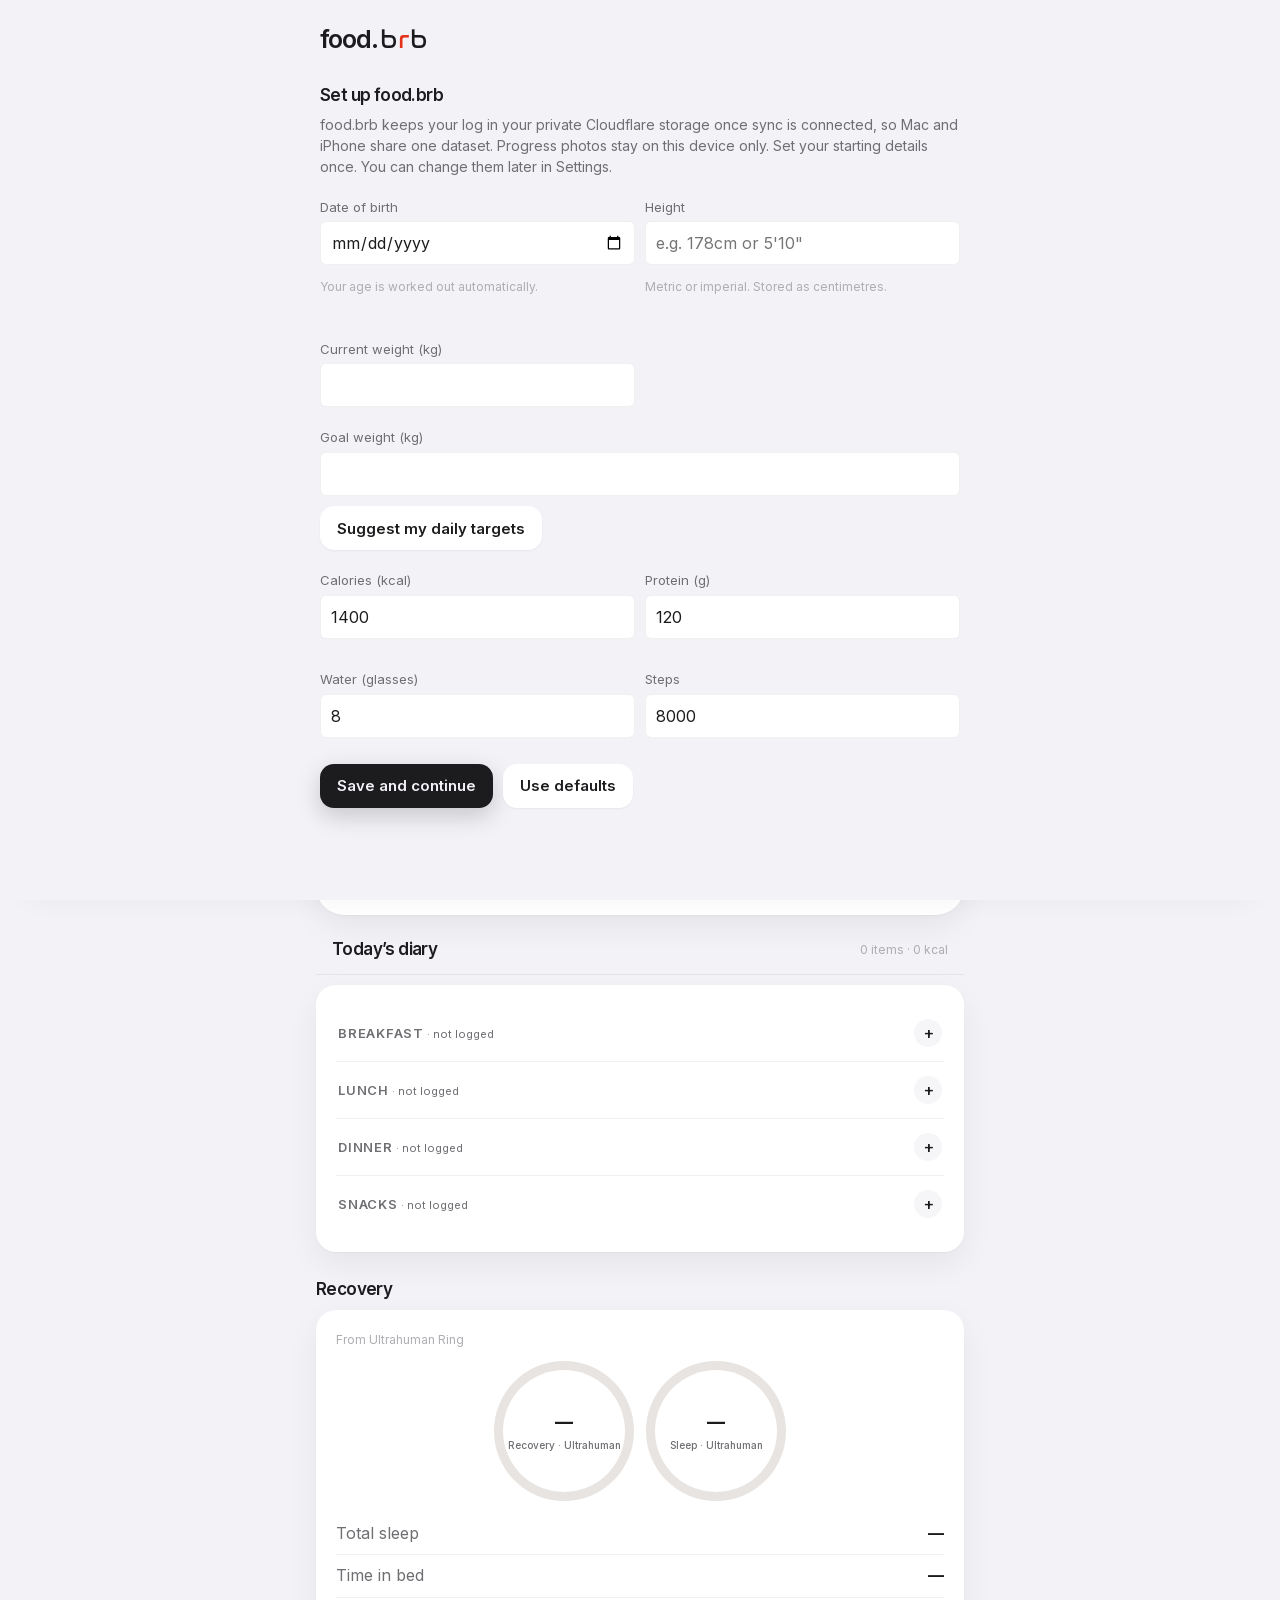
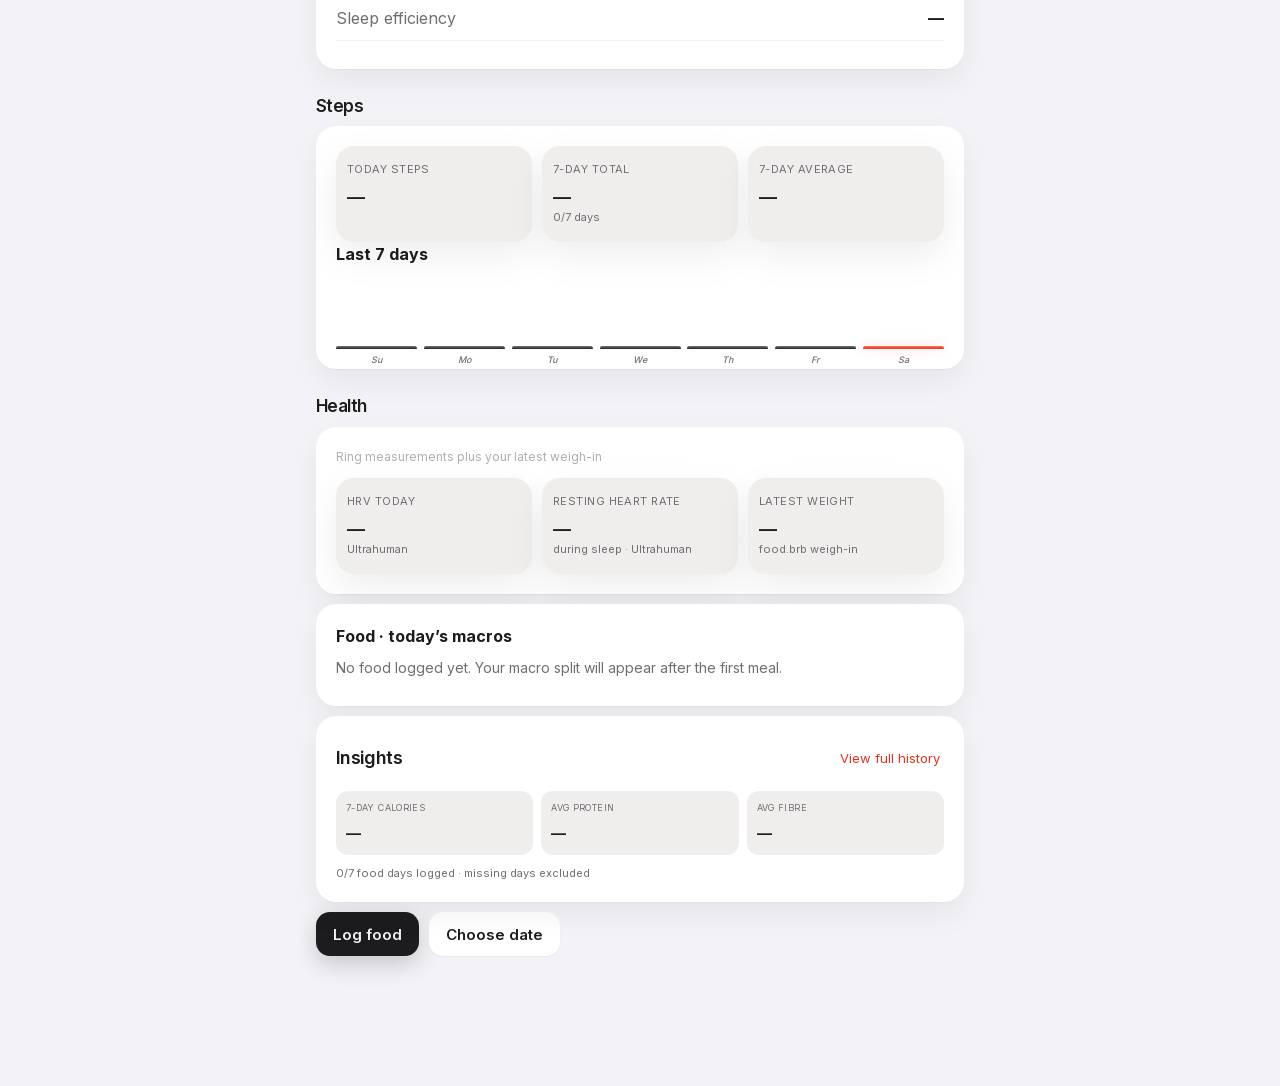
==== commit 8c2a327d: "Update index.html" ====
--- a/staging/index.html
+++ b/staging/index.html
@@ -217,6 +217,17 @@
 .btn{border:none;border-radius:14px;box-shadow:0 1px 2px rgba(0,0,0,.05);font-weight:600;}
 .btn.primary{background:var(--ink);color:var(--page);border:none;}
 .btn:disabled{color:var(--ink3);}
+ .syncbar .btn.mini{width:auto;}
+ .wkstrip{display:flex;justify-content:space-between;align-items:flex-end;padding:2px 12px 14px;}
+ .wcell{display:grid;justify-items:center;gap:7px;}
+ .wcell .wl{font-size:11px;letter-spacing:.08em;font-weight:600;color:var(--ink3);}
+ .wcell.now .wl{color:var(--ink);font-weight:800;}
+ .bankrow{display:flex;justify-content:space-between;align-items:baseline;gap:10px;border-top:1px solid var(--hair);margin-top:14px;padding-top:13px;}
+ .bankrow .bl{font-size:11px;letter-spacing:.08em;text-transform:uppercase;font-weight:600;color:var(--ink3);}
+ .bankrow .bv{font-size:13px;color:var(--ink2);font-variant-numeric:tabular-nums;}
+ .bankrow .bv strong{color:var(--ink);font-weight:700;}
+ .lbar{display:block;height:3px;border-radius:2px;background:var(--ringtrack);margin-top:6px;overflow:hidden;}
+ .lbar i{display:block;height:100%;background:var(--c);border-radius:2px;}
 .activityhero{border-radius:28px;display:flex;flex-direction:column;align-items:center;padding:28px 20px 20px;gap:18px;}
 .activitystack{width:200px;}
 .activitylegend{width:100%;gap:0;}
@@ -554,19 +565,24 @@
 /* ---------- Today ---------- */
 function visualDashboard(p,d,t){
   const keys=lastDays(7),rs=reportRows(keys),stepDays=rs.filter(x=>x.stepLogged),stepTotal=stepDays.reduce((a,x)=>a+x.steps,0),stepAvg=stepDays.length?Math.round(stepTotal/stepDays.length):null,ring=d.ring||{},g=macroGoals(p),macroTotal=Math.max(1,t.protein*4+t.carbs*4+t.fat*9),pp=t.protein*4/macroTotal*100,cp=t.carbs*4/macroTotal*100;
+  const wk=reportRows(weekKeys(0)),wused=wk.filter(x=>x.logged).reduce((a,x)=>a+x.t.kcal,0),wbudget=p.kcalTarget*7,wbank=wbudget-wused;
   const maxSteps=Math.max(p.stepsTarget,...rs.map(x=>x.steps||0),1),bars=rs.map(x=>`<i class="${x.k===todayKey()?'today':''}" style="height:${Math.max(3,Math.round((x.steps||0)/maxSteps*64))}px"><b>${fmtDate(x.k,true).slice(0,2)}</b></i>`).join('');
   const mealNames={breakfast:'Breakfast',lunch:'Lunch',dinner:'Dinner',snack:'Snacks'},mealDiary=['breakfast','lunch','dinner','snack'].map(sl=>{const fs=(d.foods||[]).filter(f=>(f.slot||(f.snack?'snack':'breakfast'))===sl),kcal=Math.round(fs.reduce((a,f)=>a+(+f.kcal||0),0)),names=fs.map(f=>esc(f.name)).join(' · ');return `<div class="todaymeal"><div class="todaymealhead"><span><strong>${mealNames[sl]}</strong><span class="todaymealmeta"> · ${fs.length?fs.length+' item'+(fs.length===1?'':'s')+' · '+kcal+' kcal':'not logged'}</span></span><button class="todaymealadd" data-todaymeal="${sl}" aria-label="Add to ${mealNames[sl]}">+</button></div>${names?`<div class="todaymealitems">${names}</div>`:''}</div>`;}).join('');
   const ringv=(label,val,target,unit)=>`<div class="ringviz" style="--p:${val==null?0:Math.min(100,Math.round(val/target*100))}"><span>${val==null?'—':Math.round(val)}<small>${label}${unit?' · '+unit:''}</small></span></div>`;
   const pct=(v,target)=>Math.min(100,Math.max(0,Math.round((+v||0)/target*100)));
-  return `<h2>Food today</h2><div class="card activityhero"><div class="activitystack" title="Calories ${t.kcal}/${p.kcalTarget}; protein ${t.protein}/${p.proteinTarget}g; fibre ${t.fibre}/${FIBRE_GOAL}g; steps ${ring.steps==null?'not supplied':Math.round(ring.steps)+'/'+p.stepsTarget}"><i class="activityring calories selected" tabindex="0" role="button" aria-label="Show calories" data-metric="calories" data-value="${Math.round(t.kcal).toLocaleString()}" data-unit="kcal" style="--target:${pct(t.kcal,p.kcalTarget)}"></i><i class="activityring protein" tabindex="0" role="button" aria-label="Show protein" data-metric="protein" data-value="${Math.round(t.protein*10)/10}" data-unit="g protein" style="--target:${pct(t.protein,p.proteinTarget)}"></i><i class="activityring fibre" tabindex="0" role="button" aria-label="Show fibre" data-metric="fibre" data-value="${Math.round(t.fibre*10)/10}" data-unit="g fibre" style="--target:${pct(t.fibre,FIBRE_GOAL)}"></i><i class="activityring steps" tabindex="0" role="button" aria-label="Show steps" data-metric="steps" data-value="${ring.steps==null?'—':Math.round(ring.steps).toLocaleString()}" data-unit="steps" style="--target:${pct(ring.steps,p.stepsTarget)}"></i><i class="activitycore"></i><div class="activitycenter"><strong>${Math.max(0,p.kcalTarget-Math.round(t.kcal)).toLocaleString()}</strong><small>kcal left</small></div></div><div class="activitylegend"><div class="activityline" style="--c:#E5321B" title="${p.kcalTarget-t.kcal} kcal remaining"><strong>${t.kcal} / ${p.kcalTarget} kcal</strong><span class="tiny">Calories · ${pct(t.kcal,p.kcalTarget)}%</span></div><div class="activityline" style="--c:#6f7fbf" title="${Math.round((p.proteinTarget-t.protein)*10)/10} g remaining"><strong>${t.protein} / ${p.proteinTarget} g</strong><span class="tiny">Protein · ${pct(t.protein,p.proteinTarget)}%</span></div><div class="activityline" style="--c:#d9a441" title="${Math.round((FIBRE_GOAL-t.fibre)*10)/10} g remaining"><strong>${t.fibre} / ${FIBRE_GOAL} g</strong><span class="tiny">Fibre · ${pct(t.fibre,FIBRE_GOAL)}%</span></div><div class="activityline" style="--c:#4a474e" title="${ring.steps==null?'No Ring steps supplied':Math.max(0,p.stepsTarget-ring.steps)+' steps remaining'}"><strong>${ring.steps==null?'—':Math.round(ring.steps).toLocaleString()} / ${p.stepsTarget.toLocaleString()}</strong><span class="tiny">Steps · ${pct(ring.steps,p.stepsTarget)}%</span></div></div></div><div class="todaydiaryhead"><h2 style="margin:0">Today’s diary</h2><span class="tiny">${d.foods.length} items · ${Math.round(t.kcal)} kcal</span></div><div class="card todaydiary">${mealDiary}</div><h2>Recovery</h2><div class="card"><p class="tiny" style="margin-top:0">From Ultrahuman Ring</p><div class="rings" style="grid-template-columns:repeat(2,minmax(0,140px));justify-content:center">${ringv('Recovery',ring.recovery_score,100,'Ultrahuman')}${ringv('Sleep',ring.sleep_score,100,'Ultrahuman')}</div><div class="facts"><div class="fact"><span>Total sleep</span><strong>${ring.total_sleep||'—'}</strong></div><div class="fact"><span>Time in bed</span><strong>${ring.time_in_bed||'—'}</strong></div><div class="fact"><span>Sleep efficiency</span><strong>${ring.sleep_efficiency==null?'—':ring.sleep_efficiency+'%'}</strong></div></div></div>
+  return `<h2>Food today</h2><div class="card activityhero"><div class="activitystack" title="Calories ${t.kcal}/${p.kcalTarget}; protein ${t.protein}/${p.proteinTarget}g; fibre ${t.fibre}/${FIBRE_GOAL}g; steps ${ring.steps==null?'not supplied':Math.round(ring.steps)+'/'+p.stepsTarget}"><i class="activityring calories" tabindex="0" role="button" aria-label="Show calories" data-metric="calories" data-value="${Math.round(t.kcal).toLocaleString()}" data-unit="kcal" style="--target:${pct(t.kcal,p.kcalTarget)}"></i><i class="activityring protein" tabindex="0" role="button" aria-label="Show protein" data-metric="protein" data-value="${Math.round(t.protein*10)/10}" data-unit="g protein" style="--target:${pct(t.protein,p.proteinTarget)}"></i><i class="activityring fibre" tabindex="0" role="button" aria-label="Show fibre" data-metric="fibre" data-value="${Math.round(t.fibre*10)/10}" data-unit="g fibre" style="--target:${pct(t.fibre,FIBRE_GOAL)}"></i><i class="activityring steps" tabindex="0" role="button" aria-label="Show steps" data-metric="steps" data-value="${ring.steps==null?'—':Math.round(ring.steps).toLocaleString()}" data-unit="steps" style="--target:${pct(ring.steps,p.stepsTarget)}"></i><i class="activitycore"></i><div class="activitycenter"><strong>${Math.max(0,p.kcalTarget-Math.round(t.kcal)).toLocaleString()}</strong><small>kcal left</small></div></div><div class="activitylegend"><div class="activityline" style="--c:#E5321B" title="${p.kcalTarget-t.kcal} kcal remaining"><strong>${t.kcal} / ${p.kcalTarget} kcal</strong><span class="tiny">Calories · ${pct(t.kcal,p.kcalTarget)}%</span><span class="lbar"><i style="width:${Math.min(100,pct(t.kcal,p.kcalTarget))}%"></i></span></div><div class="activityline" style="--c:#6f7fbf" title="${Math.round((p.proteinTarget-t.protein)*10)/10} g remaining"><strong>${t.protein} / ${p.proteinTarget} g</strong><span class="tiny">Protein · ${pct(t.protein,p.proteinTarget)}%</span><span class="lbar"><i style="width:${Math.min(100,pct(t.protein,p.proteinTarget))}%"></i></span></div><div class="activityline" style="--c:#d9a441" title="${Math.round((FIBRE_GOAL-t.fibre)*10)/10} g remaining"><strong>${t.fibre} / ${FIBRE_GOAL} g</strong><span class="tiny">Fibre · ${pct(t.fibre,FIBRE_GOAL)}%</span><span class="lbar"><i style="width:${Math.min(100,pct(t.fibre,FIBRE_GOAL))}%"></i></span></div><div class="activityline" style="--c:#4a474e" title="${ring.steps==null?'No Ring steps supplied':Math.max(0,p.stepsTarget-ring.steps)+' steps remaining'}"><strong>${ring.steps==null?'—':Math.round(ring.steps).toLocaleString()} / ${p.stepsTarget.toLocaleString()}</strong><span class="tiny">Steps · ${pct(ring.steps,p.stepsTarget)}%</span><span class="lbar"><i style="width:${Math.min(100,pct(ring.steps,p.stepsTarget))}%"></i></span></div></div><div class="bankrow"><span class="bl">This week</span><span class="bv">${wused.toLocaleString()} / ${wbudget.toLocaleString()} kcal · <strong>${wbank.toLocaleString()} in bank</strong></span></div></div><div class="todaydiaryhead"><h2 style="margin:0">Today’s diary</h2><span class="tiny">${d.foods.length} items · ${Math.round(t.kcal)} kcal</span></div><div class="card todaydiary">${mealDiary}</div><h2>Recovery</h2><div class="card"><p class="tiny" style="margin-top:0">From Ultrahuman Ring</p><div class="rings" style="grid-template-columns:repeat(2,minmax(0,140px));justify-content:center">${ringv('Recovery',ring.recovery_score,100,'Ultrahuman')}${ringv('Sleep',ring.sleep_score,100,'Ultrahuman')}</div><div class="facts"><div class="fact"><span>Total sleep</span><strong>${ring.total_sleep||'—'}</strong></div><div class="fact"><span>Time in bed</span><strong>${ring.time_in_bed||'—'}</strong></div><div class="fact"><span>Sleep efficiency</span><strong>${ring.sleep_efficiency==null?'—':ring.sleep_efficiency+'%'}</strong></div></div></div>
   <h2>Steps</h2><div class="card"><div class="metricgrid"><div class="metric"><div class="k">Today steps</div><div class="n">${ring.steps==null?'—':Math.round(ring.steps).toLocaleString()}</div></div><div class="metric"><div class="k">7-day total</div><div class="n">${stepDays.length?Math.round(stepTotal).toLocaleString():'—'}</div><div class="u">${stepDays.length}/7 days</div></div><div class="metric"><div class="k">7-day average</div><div class="n">${stepAvg==null?'—':stepAvg.toLocaleString()}</div></div></div><strong>Last 7 days</strong><div class="spark">${bars}</div></div>
   <h2>Health</h2><div class="card"><p class="tiny" style="margin-top:0">Ring measurements plus your latest weigh-in</p><div class="metricgrid"><div class="metric"><div class="k">HRV today</div><div class="n">${metricText(ring.avg_sleep_hrv,' ms')}</div><div class="u">Ultrahuman</div></div><div class="metric"><div class="k">Resting heart rate</div><div class="n">${metricText(ring.sleep_rhr,' bpm')}</div><div class="u">during sleep · Ultrahuman</div></div><div class="metric"><div class="k">Latest weight</div><div class="n">${state.weights.length?state.weights.slice().sort((a,b)=>a.date<b.date?1:-1)[0].kg+' kg':'—'}</div><div class="u">food.brb weigh-in</div></div></div></div>
   <div class="card"><strong>Food · today’s macros</strong>${t.protein+t.carbs+t.fat===0?`<p class="note">No food logged yet. Your macro split will appear after the first meal.</p>`:`<div class="donutrow"><div class="donut" style="background:conic-gradient(#6f7fbf 0 ${cp}%,#E5321B ${cp}% ${cp+pp}%,#d9a441 ${cp+pp}% 100%)"></div><div class="legend"><span><i class="dot" style="background:#6f7fbf"></i>Carbs ${t.carbs} g</span><span><i class="dot" style="background:#E5321B"></i>Protein ${t.protein} g</span><span><i class="dot" style="background:#d9a441"></i>Fat ${t.fat} g</span><span>Fibre ${t.fibre} g</span></div></div>`}</div>`;
 }
 function bindActivityRings(){
   const stack=document.querySelector('.activitystack'),center=stack&&stack.querySelector('.activitycenter'),rings=stack?[...stack.querySelectorAll('.activityring')]:[];if(!center||!rings.length)return;
-  let selected=rings[0];const show=r=>{center.innerHTML='<strong>'+esc(r.dataset.value)+'</strong><small>'+esc(r.dataset.unit)+'</small>';};
-  rings.forEach(r=>{r.onclick=()=>{rings.forEach(x=>x.classList.toggle('selected',x===r));selected=r;show(r);};r.onmouseenter=()=>show(r);r.onmouseleave=()=>show(selected);r.onfocus=()=>show(r);r.onblur=()=>show(selected);r.onkeydown=e=>{if(e.key==='Enter'||e.key===' '){e.preventDefault();r.click();}};});show(selected);
+  let selected=null;const def=center.innerHTML;const show=r=>{center.innerHTML=r?'<strong>'+esc(r.dataset.value)+'</strong><small>'+esc(r.dataset.unit)+'</small>':def;};
+  rings.forEach(r=>{r.onclick=()=>{rings.forEach(x=>x.classList.toggle('selected',x===r));selected=r;show(r);};r.onmouseenter=()=>show(r);r.onmouseleave=()=>show(selected);r.onfocus=()=>show(r);r.onblur=()=>show(selected);r.onkeydown=e=>{if(e.key==='Enter'||e.key===' '){e.preventDefault();r.click();}};});
+}
+function todayStrip(tk){
+  const wk=weekKeys(0),rs=reportRows(wk);
+  return '<div class="wkstrip">'+rs.map((x,i)=>{const m=mealDot(x,tk);return `<div class="wcell${x.k===tk?' now':''}"><span class="wl">${'MTWTFSS'[i]}</span><span class="cdot${m.f?' future':''}" style="--c:${m.c}" title="${m.t}"></span></div>`;}).join('')+'</div>';
 }
 TAB_RENDER.today = function(){
   const p=state.profile, k=todayKey(), d=dayOf(k), t=totals(d), ring=d.ring||{};
@@ -575,6 +591,7 @@
   const stat=(l,v,h)=>`<div class="stat"><div class="l">${l}</div><div class="v">${v}</div>${h?`<div class="tiny">${h}</div>`:''}</div>`;
   document.getElementById('tab-today').innerHTML=`
   <div class="screencap">${fullCap(k)}</div><h1 class="screentitle">Today</h1>
+  ${todayStrip(k)}
   ${visualDashboard(p,d,t)}
   <div class="card insights"><div class="insightshead"><h2>Insights</h2><button class="del" id="insights-week">View full history</button></div><div class="insightgrid"><div class="insight"><span>7-day calories</span><strong>${logged.length?Math.round(sums.k/logged.length).toLocaleString():'—'}</strong></div><div class="insight"><span>Avg protein</span><strong>${logged.length?Math.round(sums.p/logged.length)+' g':'—'}</strong></div><div class="insight"><span>Avg fibre</span><strong>${logged.length?Math.round(sums.f/logged.length)+' g':'—'}</strong></div></div><p class="insightsnote">${logged.length}/7 food days logged · missing days excluded</p></div>
   <div class="qr"><button class="btn primary" id="dash-log">Log food</button><button class="btn" id="dash-plan">Choose date</button></div>
